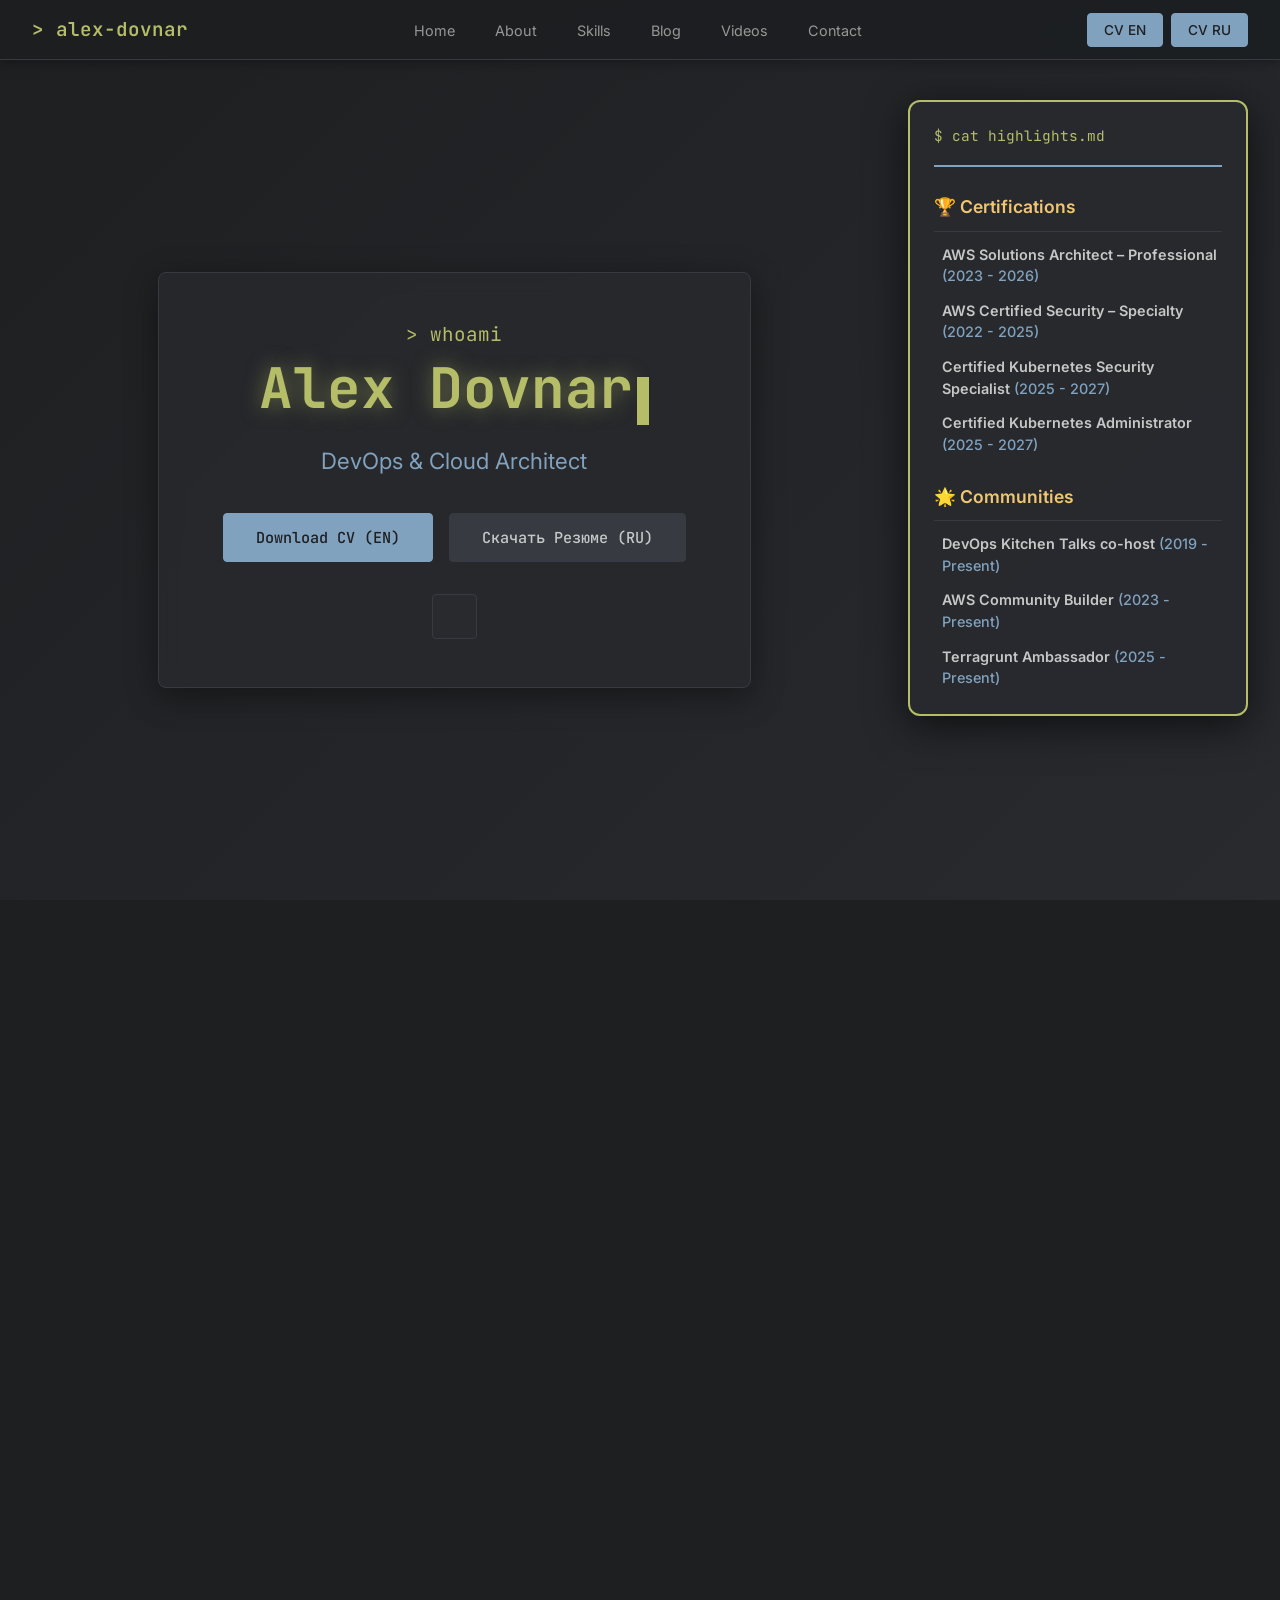
==== index.html @ 30e5bf69 "fix(style): fixed highlights block" ====
<!DOCTYPE html>
<html lang="en">
  <head>
    <meta charset="UTF-8" />
    <meta http-equiv="X-UA-Compatible" content="IE=edge">
  <title>Alex Dovnar - DevOps & Cloud Architect</title>
    <meta name="viewport" content="width=device-width, initial-scale=1, maximum-scale=1" />
  <meta name="description" content="Alex Dovnar - DevOps and Cloud Architect with 10+ years of experience in AWS, Kubernetes, Terraform, and CI/CD" />
  <meta name="keywords" content="devops, cloud, aws, kubernetes, terraform, architect, engineer" />
    <link rel="shortcut icon" href="favicon.ico">

  <!-- Styles -->
    <link rel="stylesheet" href="css/reset.css" type="text/css">
    <link rel="stylesheet" href="css/bootstrap-grid.min.css" type="text/css">
    <link rel="stylesheet" href="css/magnific-popup.css" type="text/css">
  <link rel="stylesheet" href="css/terminal-theme.css" type="text/css">
  <link rel="stylesheet" href="fonts/fontawesome-free/css/all.min.css" type="text/css">
  </head>

  <body>
  <!-- Top Navigation -->
  <nav class="top-nav">
    <a href="#home" class="nav-logo">alex-dovnar</a>

    <ul class="nav-menu">
      <li><a href="#home">Home</a></li>
      <li><a href="#about">About</a></li>
      <li><a href="#skills">Skills</a></li>
      <li><a href="#blog">Blog</a></li>
      <li><a href="#videos">Videos</a></li>
      <li><a href="#contact">Contact</a></li>
    </ul>

    <div class="nav-cv-button">
      <a href="uploads/DevOps - CV - EN.pdf" class="btn-cv" target="_blank">CV EN</a>
      <a href="uploads/DevOps - CV - RU.pdf" class="btn-cv" target="_blank">CV RU</a>
    </div>
  </nav>

  <!-- Main Page Content -->
    <div class="page">
      <div class="page-content">

        <!-- Floating Highlights Block -->
        <aside class="floating-highlights" id="highlights-block">
          <div class="highlights-content">
            <div class="section-header">
              <span class="terminal-prompt">$ cat highlights.md</span>
            </div>
            <div class="md-section">
              <h2>🏆 Certifications</h2>
<ul>
<li><a href="https://www.credly.com/earner/earned/badge/82027eb4-e4c8-4296-89f8-10673413da69"><strong>AWS Solutions Architect – Professional</strong> (2023 - 2026)</a></li>
<li><a href="https://www.credly.com/earner/earned/badge/3cd25942-a894-4f31-87bc-308c6b930399"><strong>AWS Certified Security – Specialty</strong> (2022 - 2025)</a></li>
<li><a href="https://www.credly.com/earner/earned/badge/11b49fbb-ff64-4500-ba00-bad94c91bc1a"><strong>Certified Kubernetes Security Specialist</strong> (2025 - 2027)</a></li>
<li><a href="https://www.credly.com/earner/earned/badge/59856979-01a6-46b4-a370-1a6916b19e7b"><strong>Certified Kubernetes Administrator</strong> (2025 - 2027)</a></li>
</ul>
<h2>🌟 Communities</h2>
<ul>
<li><a href="https://www.youtube.com/c/DevOpsKitchenTalks"><strong>DevOps Kitchen Talks co-host</strong> (2019 - Present)</a></li>
<li><a href="https://builder.aws.com/community/@justdevops"><strong>AWS Community Builder</strong> (2023 - Present)</a></li>
<li><a href="https://terragrunt.gruntwork.io/terragrunt-ambassador"><strong>Terragrunt Ambassador</strong> (2025 - Present)</a></li>
</ul>
            </div>
          </div>
        </aside>

        <!-- Main Content Wrapper -->
        <div class="main-content">

      <!-- Hero Section -->
      <section id="home" class="hero-section">
        <div class="hero-content fade-in">
          <div class="hero-prompt">&gt; whoami</div>
          <h1 class="hero-title">Alex Dovnar<span class="hero-cursor"></span></h1>
          <p class="hero-subtitle">DevOps & Cloud Architect</p>

          <div class="hero-buttons">
            <a href="uploads/DevOps - CV - EN.pdf" class="hero-btn hero-btn-primary" target="_blank">Download CV (EN)</a>
            <a href="uploads/DevOps - CV - RU.pdf" class="hero-btn" target="_blank">Скачать Резюме (RU)</a>
                        </div>

          <div class="hero-social">
            <a href="https://www.linkedin.com/in/aliaksandrdounar/" target="_blank" title="LinkedIn">
              <i class="fab fa-linkedin-in"></i>
                          </a>
                        </div>
                </div>
              </section>

      <!-- About Section -->
      <section id="about" class="content-section fade-in">
        <div class="section-header">
          <span class="terminal-prompt">$ cat about_me.md</span>
                          </div>
        <div class="md-section">
          <p><strong>DevOps &amp; Cloud Architect</strong> with 10+ years of experience building scalable infrastructure on AWS, Azure, GCP, and other cloud platforms.</p>
<p><strong>Expertise:</strong> Infrastructure as Code (Terraform, Terragrunt, Helm), Kubernetes, CI/CD pipelines, monitoring &amp; observability, and cloud architecture design.</p>
<p><strong>Track Record:</strong> Led technical teams, designed cloud architectures from scratch, launched 10+ production systems end-to-end, and mentored engineers across multiple organizations.</p>
<p><strong>AWS Community Builder</strong> and certified cloud professional passionate about automation, DevOps best practices, and sharing knowledge through talks and technical content.</p>
                          </div>
      </section>

      <!-- Skills Section -->
      <section id="skills" class="content-section fade-in">
        <div class="section-header">
          <span class="terminal-prompt">$ echo $SKILLS</span>
                          </div>
        <div class="md-section">
          <ul>
<li>Cloud Architecture: AWS (security, networking, multi-account, FinOps), Azure, GCP</li>
<li>Platforms: Kubernetes, ArgoCD, Helm; GitOps at scale</li>
<li>CI/CD: GitHub Actions, GitLab CI, Jenkins; trunk-based workflows</li>
<li>IaC: Terraform, Terragrunt, CDK, Pulumi; reusable modules, policy-as-code</li>
<li>Observability: Prometheus, Grafana, OpenTelemetry; actionable SLOs and alerting</li>
<li>Security: IAM hardening, secret management, SBOM, supply chain controls</li>
<li>Cost: usage analytics, right-sizing, autoscaling, waste elimination</li>
<li>Ways of Working: pragmatic leadership, enablement, knowledge transfer</li>
</ul>
                          </div>
      </section>

      <!-- Blog Section -->
      <section id="blog" class="content-section fade-in">
        <div class="section-header">
          <span class="terminal-prompt">$ cat blog/* 2>/dev/null</span>
                        </div>
        <div class="blog-placeholder">
          <p>Coming soon...</p>
          <p style="color: var(--fg-secondary); font-size: 0.9rem; margin-top: 1rem;">
            Stay tuned for articles about DevOps, Cloud Architecture, and Best Practices.
          </p>
                </div>
              </section>

      <!-- Videos Section -->
      <section id="videos" class="content-section fade-in">
        <div class="section-header">
          <span class="terminal-prompt">$ youtube-dl --list-formats</span>
                  </div>

        <!-- Video Filters -->
                        <ul class="portfolio-filters">
                          <li class="active">
            <a class="filter btn btn-sm btn-link" data-group="all">All</a>
                          </li>
          <li>
            <a class="filter btn btn-sm btn-link" data-group="youtube-videos">YouTube Videos</a>
                          </li>
                          <li>
            <a class="filter btn btn-sm btn-link" data-group="devops-kitchen">DevOps Kitchen Talks</a>
          </li>
                          <li>
            <a class="filter btn btn-sm btn-link" data-group="public-talks">Public talks</a>
                          </li>
                        </ul>

        <!-- Video Grid -->
        <div class="portfolio-grid" id="video-grid">





                <figure class="item" data-groups='["all","youtube-videos","devops-kitchen"]'>
                            <div class="portfolio-item-img">
                    <img src="https://i1.ytimg.com/vi/KdxacPrcEgQ/mqdefault.jpg" alt="DKT82 - Radar 32: AI-ассистенты, Observability, SBOM, UV/Renovate" title="DKT82 - Radar 32: AI-ассистенты, Observability, SBOM, UV/Renovate" />
                    <a href="https://www.youtube.com/embed/KdxacPrcEgQ" class="lightbox mfp-iframe" title="DKT82 - Radar 32: AI-ассистенты, Observability, SBOM, UV/Renovate"></a>
                            </div>
                  <i class="fas fa-video"></i>
                  <h4 class="name">DKT82 - Radar 32: AI-ассистенты, Observability, SBOM, UV/Renovate</h4>
                  <span class="category">DevOps Kitchen Talks</span>
                          </figure>


                <figure class="item" data-groups='["all","youtube-videos","devops-kitchen"]'>
                            <div class="portfolio-item-img">
                    <img src="https://i1.ytimg.com/vi/gChx3JtZQPA/mqdefault.jpg" alt="DKT81 -  DevOps Mock Interview #3 (Senior DevOps Engineer)" title="DKT81 -  DevOps Mock Interview #3 (Senior DevOps Engineer)" />
                    <a href="https://www.youtube.com/embed/gChx3JtZQPA" class="lightbox mfp-iframe" title="DKT81 -  DevOps Mock Interview #3 (Senior DevOps Engineer)"></a>
                            </div>
                  <i class="fas fa-video"></i>
                  <h4 class="name">DKT81 -  DevOps Mock Interview #3 (Senior DevOps Engineer)</h4>
                  <span class="category">DevOps Kitchen Talks</span>
                          </figure>


                <figure class="item" data-groups='["all","youtube-videos","devops-kitchen"]'>
                            <div class="portfolio-item-img">
                    <img src="https://i1.ytimg.com/vi/BCer7ybcb1Y/mqdefault.jpg" alt="DKT80 - Интервью с автором ArgoCD" title="DKT80 - Интервью с автором ArgoCD" />
                    <a href="https://www.youtube.com/embed/BCer7ybcb1Y" class="lightbox mfp-iframe" title="DKT80 - Интервью с автором ArgoCD"></a>
                            </div>
                  <i class="fas fa-video"></i>
                  <h4 class="name">DKT80 - Интервью с автором ArgoCD</h4>
                  <span class="category">DevOps Kitchen Talks</span>
                          </figure>


                <figure class="item" data-groups='["all","youtube-videos","devops-kitchen"]'>
                            <div class="portfolio-item-img">
                    <img src="https://i1.ytimg.com/vi/Uvt9ehNmUnA/mqdefault.jpg" alt="DKT78 - Terraform vs все остальное" title="DKT78 - Terraform vs все остальное" />
                    <a href="https://www.youtube.com/embed/Uvt9ehNmUnA" class="lightbox mfp-iframe" title="DKT78 - Terraform vs все остальное"></a>
                            </div>
                  <i class="fas fa-video"></i>
                  <h4 class="name">DKT78 - Terraform vs все остальное</h4>
                  <span class="category">DevOps Kitchen Talks</span>
                          </figure>


                <figure class="item" data-groups='["all","youtube-videos","devops-kitchen"]'>
                            <div class="portfolio-item-img">
                    <img src="https://i1.ytimg.com/vi/gEc1ad8_PWo/mqdefault.jpg" alt="DKT77 -  DevOps Mock Interview #1 (Senior DevOps)" title="DKT77 -  DevOps Mock Interview #1 (Senior DevOps)" />
                    <a href="https://www.youtube.com/embed/gEc1ad8_PWo" class="lightbox mfp-iframe" title="DKT77 -  DevOps Mock Interview #1 (Senior DevOps)"></a>
                            </div>
                  <i class="fas fa-video"></i>
                  <h4 class="name">DKT77 -  DevOps Mock Interview #1 (Senior DevOps)</h4>
                  <span class="category">DevOps Kitchen Talks</span>
                          </figure>


                <figure class="item" data-groups='["all","youtube-videos","devops-kitchen"]'>
                            <div class="portfolio-item-img">
                    <img src="https://i1.ytimg.com/vi/PaUK2rtMNTI/mqdefault.jpg" alt="DKT76 - Готовим Karpenter Workshop (часть 1)" title="DKT76 - Готовим Karpenter Workshop (часть 1)" />
                    <a href="https://www.youtube.com/embed/PaUK2rtMNTI" class="lightbox mfp-iframe" title="DKT76 - Готовим Karpenter Workshop (часть 1)"></a>
                            </div>
                  <i class="fas fa-video"></i>
                  <h4 class="name">DKT76 - Готовим Karpenter Workshop (часть 1)</h4>
                  <span class="category">DevOps Kitchen Talks</span>
                          </figure>


                <figure class="item" data-groups='["all","youtube-videos","devops-kitchen"]'>
                            <div class="portfolio-item-img">
                    <img src="https://i1.ytimg.com/vi/yi5FX3xzrnY/mqdefault.jpg" alt="DKT75 - DevOps кухня и шаурма" title="DKT75 - DevOps кухня и шаурма" />
                    <a href="https://www.youtube.com/embed/yi5FX3xzrnY" class="lightbox mfp-iframe" title="DKT75 - DevOps кухня и шаурма"></a>
                            </div>
                  <i class="fas fa-video"></i>
                  <h4 class="name">DKT75 - DevOps кухня и шаурма</h4>
                  <span class="category">DevOps Kitchen Talks</span>
                          </figure>


                <figure class="item" data-groups='["all","youtube-videos","devops-kitchen"]'>
                            <div class="portfolio-item-img">
                    <img src="https://i1.ytimg.com/vi/lP6oKlAacN0/mqdefault.jpg" alt="DKT74 - 10 лет конференции DevOps Conf" title="DKT74 - 10 лет конференции DevOps Conf" />
                    <a href="https://www.youtube.com/embed/lP6oKlAacN0" class="lightbox mfp-iframe" title="DKT74 - 10 лет конференции DevOps Conf"></a>
                            </div>
                  <i class="fas fa-video"></i>
                  <h4 class="name">DKT74 - 10 лет конференции DevOps Conf</h4>
                  <span class="category">DevOps Kitchen Talks</span>
                          </figure>


                <figure class="item" data-groups='["all","youtube-videos","devops-kitchen"]'>
                            <div class="portfolio-item-img">
                    <img src="https://i1.ytimg.com/vi/B5Ttsy6Mu5Y/mqdefault.jpg" alt="DKT73 - От админа до DevOps за 7 лет: путь (подписчика) и ошибки, которые вам не нужно повторять" title="DKT73 - От админа до DevOps за 7 лет: путь (подписчика) и ошибки, которые вам не нужно повторять" />
                    <a href="https://www.youtube.com/embed/B5Ttsy6Mu5Y" class="lightbox mfp-iframe" title="DKT73 - От админа до DevOps за 7 лет: путь (подписчика) и ошибки, которые вам не нужно повторять"></a>
                            </div>
                  <i class="fas fa-video"></i>
                  <h4 class="name">DKT73 - От админа до DevOps за 7 лет: путь (подписчика) и ошибки, которые вам не нужно повторять</h4>
                  <span class="category">DevOps Kitchen Talks</span>
                          </figure>


                <figure class="item" data-groups='["all","youtube-videos","devops-kitchen"]'>
                            <div class="portfolio-item-img">
                    <img src="https://i1.ytimg.com/vi/0gUgecAK4tQ/mqdefault.jpg" alt="DKT72 - Новости 2025 из мира AWS, Terraform и DevOps" title="DKT72 - Новости 2025 из мира AWS, Terraform и DevOps" />
                    <a href="https://www.youtube.com/embed/0gUgecAK4tQ" class="lightbox mfp-iframe" title="DKT72 - Новости 2025 из мира AWS, Terraform и DevOps"></a>
                            </div>
                  <i class="fas fa-video"></i>
                  <h4 class="name">DKT72 - Новости 2025 из мира AWS, Terraform и DevOps</h4>
                  <span class="category">DevOps Kitchen Talks</span>
                          </figure>


                <figure class="item" data-groups='["all","youtube-videos","devops-kitchen"]'>
                            <div class="portfolio-item-img">
                    <img src="https://i1.ytimg.com/vi/7cqxCQrXhfw/mqdefault.jpg" alt="DKT71 - Karpenter 1.0 и опыт в продакшене" title="DKT71 - Karpenter 1.0 и опыт в продакшене" />
                    <a href="https://www.youtube.com/embed/7cqxCQrXhfw" class="lightbox mfp-iframe" title="DKT71 - Karpenter 1.0 и опыт в продакшене"></a>
                            </div>
                  <i class="fas fa-video"></i>
                  <h4 class="name">DKT71 - Karpenter 1.0 и опыт в продакшене</h4>
                  <span class="category">DevOps Kitchen Talks</span>
                          </figure>


                <figure class="item" data-groups='["all","youtube-videos","devops-kitchen"]'>
                            <div class="portfolio-item-img">
                    <img src="https://i1.ytimg.com/vi/-8r2GPAUTuk/mqdefault.jpg" alt="DKT70 - О Подкасте и DevOps на кухне (снова)" title="DKT70 - О Подкасте и DevOps на кухне (снова)" />
                    <a href="https://www.youtube.com/embed/-8r2GPAUTuk" class="lightbox mfp-iframe" title="DKT70 - О Подкасте и DevOps на кухне (снова)"></a>
                            </div>
                  <i class="fas fa-video"></i>
                  <h4 class="name">DKT70 - О Подкасте и DevOps на кухне (снова)</h4>
                  <span class="category">DevOps Kitchen Talks</span>
                          </figure>


                <figure class="item" data-groups='["all","youtube-videos","devops-kitchen"]'>
                            <div class="portfolio-item-img">
                    <img src="https://i1.ytimg.com/vi/UKTP00-AbGM/mqdefault.jpg" alt="DKT69 - Что там с Terraform и другие новости" title="DKT69 - Что там с Terraform и другие новости" />
                    <a href="https://www.youtube.com/embed/UKTP00-AbGM" class="lightbox mfp-iframe" title="DKT69 - Что там с Terraform и другие новости"></a>
                            </div>
                  <i class="fas fa-video"></i>
                  <h4 class="name">DKT69 - Что там с Terraform и другие новости</h4>
                  <span class="category">DevOps Kitchen Talks</span>
                          </figure>


                <figure class="item" data-groups='["all","youtube-videos","devops-kitchen"]'>
                            <div class="portfolio-item-img">
                    <img src="https://i1.ytimg.com/vi/8WtYalzPhAI/mqdefault.jpg" alt="DKT68 - 10 лет Kubernetes!" title="DKT68 - 10 лет Kubernetes!" />
                    <a href="https://www.youtube.com/embed/8WtYalzPhAI" class="lightbox mfp-iframe" title="DKT68 - 10 лет Kubernetes!"></a>
                            </div>
                  <i class="fas fa-video"></i>
                  <h4 class="name">DKT68 - 10 лет Kubernetes!</h4>
                  <span class="category">DevOps Kitchen Talks</span>
                          </figure>


                <figure class="item" data-groups='["all","youtube-videos","devops-kitchen"]'>
                            <div class="portfolio-item-img">
                    <img src="https://i1.ytimg.com/vi/k7l4YeU_Xn0/mqdefault.jpg" alt="Yet another skill: DevOps | Sr Developer Advocate в AWS | Собеседования в AWS | DevOps Kitchen Talks" title="Yet another skill: DevOps | Sr Developer Advocate в AWS | Собеседования в AWS | DevOps Kitchen Talks" />
                    <a href="https://www.youtube.com/embed/k7l4YeU_Xn0" class="lightbox mfp-iframe" title="Yet another skill: DevOps | Sr Developer Advocate в AWS | Собеседования в AWS | DevOps Kitchen Talks"></a>
                            </div>
                  <i class="fas fa-video"></i>
                  <h4 class="name">Yet another skill: DevOps | Sr Developer Advocate в AWS | Собеседования в AWS | DevOps Kitchen Talks</h4>
                  <span class="category">DevOps Kitchen Talks</span>
                          </figure>


                <figure class="item" data-groups='["all","youtube-videos","devops-kitchen"]'>
                            <div class="portfolio-item-img">
                    <img src="https://i1.ytimg.com/vi/EnSueCJfxHQ/mqdefault.jpg" alt="DKT67 - Разбор Technology Radar vol. 30 (2024)" title="DKT67 - Разбор Technology Radar vol. 30 (2024)" />
                    <a href="https://www.youtube.com/embed/EnSueCJfxHQ" class="lightbox mfp-iframe" title="DKT67 - Разбор Technology Radar vol. 30 (2024)"></a>
                            </div>
                  <i class="fas fa-video"></i>
                  <h4 class="name">DKT67 - Разбор Technology Radar vol. 30 (2024)</h4>
                  <span class="category">DevOps Kitchen Talks</span>
                          </figure>


                <figure class="item" data-groups='["all","youtube-videos","devops-kitchen"]'>
                            <div class="portfolio-item-img">
                    <img src="https://i1.ytimg.com/vi/5ljFkYqWN4c/mqdefault.jpg" alt="DKT66 - Что такое GitOps и с чего начать?" title="DKT66 - Что такое GitOps и с чего начать?" />
                    <a href="https://www.youtube.com/embed/5ljFkYqWN4c" class="lightbox mfp-iframe" title="DKT66 - Что такое GitOps и с чего начать?"></a>
                            </div>
                  <i class="fas fa-video"></i>
                  <h4 class="name">DKT66 - Что такое GitOps и с чего начать?</h4>
                  <span class="category">DevOps Kitchen Talks</span>
                          </figure>


                <figure class="item" data-groups='["all","youtube-videos","devops-kitchen"]'>
                            <div class="portfolio-item-img">
                    <img src="https://i1.ytimg.com/vi/JeNuZ7qYpA4/mqdefault.jpg" alt="DKT65 - ECS vs EKS - когда что выбрать?" title="DKT65 - ECS vs EKS - когда что выбрать?" />
                    <a href="https://www.youtube.com/embed/JeNuZ7qYpA4" class="lightbox mfp-iframe" title="DKT65 - ECS vs EKS - когда что выбрать?"></a>
                            </div>
                  <i class="fas fa-video"></i>
                  <h4 class="name">DKT65 - ECS vs EKS - когда что выбрать?</h4>
                  <span class="category">DevOps Kitchen Talks</span>
                          </figure>


                <figure class="item" data-groups='["all","youtube-videos","devops-kitchen"]'>
                            <div class="portfolio-item-img">
                    <img src="https://i1.ytimg.com/vi/QuMUzflHsS4/mqdefault.jpg" alt="DKT64 - Тренажер подготовки к экзамену CKS и CKA(D)" title="DKT64 - Тренажер подготовки к экзамену CKS и CKA(D)" />
                    <a href="https://www.youtube.com/embed/QuMUzflHsS4" class="lightbox mfp-iframe" title="DKT64 - Тренажер подготовки к экзамену CKS и CKA(D)"></a>
                            </div>
                  <i class="fas fa-video"></i>
                  <h4 class="name">DKT64 - Тренажер подготовки к экзамену CKS и CKA(D)</h4>
                  <span class="category">DevOps Kitchen Talks</span>
                          </figure>


                <figure class="item" data-groups='["all","youtube-videos","devops-kitchen"]'>
                            <div class="portfolio-item-img">
                    <img src="https://i1.ytimg.com/vi/yNmP1JzZLfw/mqdefault.jpg" alt="DKT63 - Новостной выпуск" title="DKT63 - Новостной выпуск" />
                    <a href="https://www.youtube.com/embed/yNmP1JzZLfw" class="lightbox mfp-iframe" title="DKT63 - Новостной выпуск"></a>
                            </div>
                  <i class="fas fa-video"></i>
                  <h4 class="name">DKT63 - Новостной выпуск</h4>
                  <span class="category">DevOps Kitchen Talks</span>
                          </figure>


                <figure class="item" data-groups='["all","youtube-videos","devops-kitchen"]'>
                            <div class="portfolio-item-img">
                    <img src="https://i1.ytimg.com/vi/05BUsRCFpDc/mqdefault.jpg" alt="DKT62 - Топ инструментов на Mac (Часть 2)" title="DKT62 - Топ инструментов на Mac (Часть 2)" />
                    <a href="https://www.youtube.com/embed/05BUsRCFpDc" class="lightbox mfp-iframe" title="DKT62 - Топ инструментов на Mac (Часть 2)"></a>
                            </div>
                  <i class="fas fa-video"></i>
                  <h4 class="name">DKT62 - Топ инструментов на Mac (Часть 2)</h4>
                  <span class="category">DevOps Kitchen Talks</span>
                          </figure>


                <figure class="item" data-groups='["all","youtube-videos","devops-kitchen"]'>
                            <div class="portfolio-item-img">
                    <img src="https://i1.ytimg.com/vi/CaY084pgUC4/mqdefault.jpg" alt="DKT61 - Как научиться DevOps?" title="DKT61 - Как научиться DevOps?" />
                    <a href="https://www.youtube.com/embed/CaY084pgUC4" class="lightbox mfp-iframe" title="DKT61 - Как научиться DevOps?"></a>
                            </div>
                  <i class="fas fa-video"></i>
                  <h4 class="name">DKT61 - Как научиться DevOps?</h4>
                  <span class="category">DevOps Kitchen Talks</span>
                          </figure>


                <figure class="item" data-groups='["all","youtube-videos","devops-kitchen"]'>
                            <div class="portfolio-item-img">
                    <img src="https://i1.ytimg.com/vi/pmqebxQQLjA/mqdefault.jpg" alt="DKT60 - Топ инструментов на Mac (Часть 1)" title="DKT60 - Топ инструментов на Mac (Часть 1)" />
                    <a href="https://www.youtube.com/embed/pmqebxQQLjA" class="lightbox mfp-iframe" title="DKT60 - Топ инструментов на Mac (Часть 1)"></a>
                            </div>
                  <i class="fas fa-video"></i>
                  <h4 class="name">DKT60 - Топ инструментов на Mac (Часть 1)</h4>
                  <span class="category">DevOps Kitchen Talks</span>
                          </figure>


                <figure class="item" data-groups='["all","youtube-videos","devops-kitchen"]'>
                            <div class="portfolio-item-img">
                    <img src="https://i1.ytimg.com/vi/jDYy5zFCZbg/mqdefault.jpg" alt="🔥 DevOps Kitchen Talks: Что должен знать DevOps-инженер в 2024 году 🔥" title="🔥 DevOps Kitchen Talks: Что должен знать DevOps-инженер в 2024 году 🔥" />
                    <a href="https://www.youtube.com/embed/jDYy5zFCZbg" class="lightbox mfp-iframe" title="🔥 DevOps Kitchen Talks: Что должен знать DevOps-инженер в 2024 году 🔥"></a>
                            </div>
                  <i class="fas fa-video"></i>
                  <h4 class="name">🔥 DevOps Kitchen Talks: Что должен знать DevOps-инженер в 2024 году 🔥</h4>
                  <span class="category">DevOps Kitchen Talks</span>
                          </figure>


                <figure class="item" data-groups='["all","youtube-videos","devops-kitchen"]'>
                            <div class="portfolio-item-img">
                    <img src="https://i1.ytimg.com/vi/fRbQXdRbWZo/mqdefault.jpg" alt="DKT58 RoadMap для изучения AWS, а также обзор метрик в DevOps" title="DKT58 RoadMap для изучения AWS, а также обзор метрик в DevOps" />
                    <a href="https://www.youtube.com/embed/fRbQXdRbWZo" class="lightbox mfp-iframe" title="DKT58 RoadMap для изучения AWS, а также обзор метрик в DevOps"></a>
                            </div>
                  <i class="fas fa-video"></i>
                  <h4 class="name">DKT58 RoadMap для изучения AWS, а также обзор метрик в DevOps</h4>
                  <span class="category">DevOps Kitchen Talks</span>
                          </figure>


                <figure class="item" data-groups='["all","youtube-videos","devops-kitchen"]'>
                            <div class="portfolio-item-img">
                    <img src="https://i1.ytimg.com/vi/hWNQvAg1zP8/mqdefault.jpg" alt="🔥 DevOps Kitchen Talks: Готовим Вместе! 🔥" title="🔥 DevOps Kitchen Talks: Готовим Вместе! 🔥" />
                    <a href="https://www.youtube.com/embed/hWNQvAg1zP8" class="lightbox mfp-iframe" title="🔥 DevOps Kitchen Talks: Готовим Вместе! 🔥"></a>
                            </div>
                  <i class="fas fa-video"></i>
                  <h4 class="name">🔥 DevOps Kitchen Talks: Готовим Вместе! 🔥</h4>
                  <span class="category">DevOps Kitchen Talks</span>
                          </figure>


                <figure class="item" data-groups='["all","youtube-videos","devops-kitchen"]'>
                            <div class="portfolio-item-img">
                    <img src="https://i1.ytimg.com/vi/spSoAqzAVNw/mqdefault.jpg" alt="DKT56 Релиз Terraform 1.5, Изменение лицензии HashiCorp и Сертификации Kubernetes" title="DKT56 Релиз Terraform 1.5, Изменение лицензии HashiCorp и Сертификации Kubernetes" />
                    <a href="https://www.youtube.com/embed/spSoAqzAVNw" class="lightbox mfp-iframe" title="DKT56 Релиз Terraform 1.5, Изменение лицензии HashiCorp и Сертификации Kubernetes"></a>
                            </div>
                  <i class="fas fa-video"></i>
                  <h4 class="name">DKT56 Релиз Terraform 1.5, Изменение лицензии HashiCorp и Сертификации Kubernetes</h4>
                  <span class="category">DevOps Kitchen Talks</span>
                          </figure>


                <figure class="item" data-groups='["all","youtube-videos","devops-kitchen"]'>
                            <div class="portfolio-item-img">
                    <img src="https://i1.ytimg.com/vi/h_Wm-tgsJ5I/mqdefault.jpg" alt="Как сдать CKA в 2023 году, опыт Виктора Ведмича DKT48" title="Как сдать CKA в 2023 году, опыт Виктора Ведмича DKT48" />
                    <a href="https://www.youtube.com/embed/h_Wm-tgsJ5I" class="lightbox mfp-iframe" title="Как сдать CKA в 2023 году, опыт Виктора Ведмича DKT48"></a>
                            </div>
                  <i class="fas fa-video"></i>
                  <h4 class="name">Как сдать CKA в 2023 году, опыт Виктора Ведмича DKT48</h4>
                  <span class="category">DevOps Kitchen Talks</span>
                          </figure>


                <figure class="item" data-groups='["all","youtube-videos","devops-kitchen"]'>
                            <div class="portfolio-item-img">
                    <img src="https://i1.ytimg.com/vi/aMFLpf1So6k/mqdefault.jpg" alt="DKT47: Что нового в мире IT по версии Thoughtworks technology radar" title="DKT47: Что нового в мире IT по версии Thoughtworks technology radar" />
                    <a href="https://www.youtube.com/embed/aMFLpf1So6k" class="lightbox mfp-iframe" title="DKT47: Что нового в мире IT по версии Thoughtworks technology radar"></a>
                            </div>
                  <i class="fas fa-video"></i>
                  <h4 class="name">DKT47: Что нового в мире IT по версии Thoughtworks technology radar</h4>
                  <span class="category">DevOps Kitchen Talks</span>
                          </figure>


                <figure class="item" data-groups='["all","youtube-videos","devops-kitchen"]'>
                            <div class="portfolio-item-img">
                    <img src="https://i1.ytimg.com/vi/NYQLDHUGRfo/mqdefault.jpg" alt="DKT42 - News: Serverless, NoCode, Terraform, Terragrunt, Incident Management, Security" title="DKT42 - News: Serverless, NoCode, Terraform, Terragrunt, Incident Management, Security" />
                    <a href="https://www.youtube.com/embed/NYQLDHUGRfo" class="lightbox mfp-iframe" title="DKT42 - News: Serverless, NoCode, Terraform, Terragrunt, Incident Management, Security"></a>
                            </div>
                  <i class="fas fa-video"></i>
                  <h4 class="name">DKT42 - News: Serverless, NoCode, Terraform, Terragrunt, Incident Management, Security</h4>
                  <span class="category">DevOps Kitchen Talks</span>
                          </figure>


                <figure class="item" data-groups='["all","youtube-videos","devops-kitchen"]'>
                            <div class="portfolio-item-img">
                    <img src="https://i1.ytimg.com/vi/yqGTkH4Flww/mqdefault.jpg" alt="DevOps Kitchen Talks #40 - Как учиться DevOps инженеру" title="DevOps Kitchen Talks #40 - Как учиться DevOps инженеру" />
                    <a href="https://www.youtube.com/embed/yqGTkH4Flww" class="lightbox mfp-iframe" title="DevOps Kitchen Talks #40 - Как учиться DevOps инженеру"></a>
                            </div>
                  <i class="fas fa-video"></i>
                  <h4 class="name">DevOps Kitchen Talks #40 - Как учиться DevOps инженеру</h4>
                  <span class="category">DevOps Kitchen Talks</span>
                          </figure>


                <figure class="item" data-groups='["all","youtube-videos","devops-kitchen"]'>
                            <div class="portfolio-item-img">
                    <img src="https://i1.ytimg.com/vi/88SCuXxrwXo/mqdefault.jpg" alt="DevOps Kitchen Talks #37 - DevOps vs SRE" title="DevOps Kitchen Talks #37 - DevOps vs SRE" />
                    <a href="https://www.youtube.com/embed/88SCuXxrwXo" class="lightbox mfp-iframe" title="DevOps Kitchen Talks #37 - DevOps vs SRE"></a>
                            </div>
                  <i class="fas fa-video"></i>
                  <h4 class="name">DevOps Kitchen Talks #37 - DevOps vs SRE</h4>
                  <span class="category">DevOps Kitchen Talks</span>
                          </figure>


                <figure class="item" data-groups='["all","youtube-videos","devops-kitchen"]'>
                            <div class="portfolio-item-img">
                    <img src="https://i1.ytimg.com/vi/UPzbWLVdSxI/mqdefault.jpg" alt="DevOps Kitchen Talks #36 - DevOps Maturity Model. Как померить свой DevOps?" title="DevOps Kitchen Talks #36 - DevOps Maturity Model. Как померить свой DevOps?" />
                    <a href="https://www.youtube.com/embed/UPzbWLVdSxI" class="lightbox mfp-iframe" title="DevOps Kitchen Talks #36 - DevOps Maturity Model. Как померить свой DevOps?"></a>
                            </div>
                  <i class="fas fa-video"></i>
                  <h4 class="name">DevOps Kitchen Talks #36 - DevOps Maturity Model. Как померить свой DevOps?</h4>
                  <span class="category">DevOps Kitchen Talks</span>
                          </figure>


                <figure class="item" data-groups='["all","youtube-videos","devops-kitchen"]'>
                            <div class="portfolio-item-img">
                    <img src="https://i1.ytimg.com/vi/J48mpMZIMBE/mqdefault.jpg" alt="DevOps Kitchen Talks #34 - Как (не)надо готовить DevOps? DevOps roadmap 2021/2022" title="DevOps Kitchen Talks #34 - Как (не)надо готовить DevOps? DevOps roadmap 2021/2022" />
                    <a href="https://www.youtube.com/embed/J48mpMZIMBE" class="lightbox mfp-iframe" title="DevOps Kitchen Talks #34 - Как (не)надо готовить DevOps? DevOps roadmap 2021/2022"></a>
                            </div>
                  <i class="fas fa-video"></i>
                  <h4 class="name">DevOps Kitchen Talks #34 - Как (не)надо готовить DevOps? DevOps roadmap 2021/2022</h4>
                  <span class="category">DevOps Kitchen Talks</span>
                          </figure>


                <figure class="item" data-groups='["all","youtube-videos","devops-kitchen"]'>
                            <div class="portfolio-item-img">
                    <img src="https://i1.ytimg.com/vi/g7zoG7DJeOI/mqdefault.jpg" alt="DevOps Kitchen Talks #32 - ThoughtWorks Radar 25" title="DevOps Kitchen Talks #32 - ThoughtWorks Radar 25" />
                    <a href="https://www.youtube.com/embed/g7zoG7DJeOI" class="lightbox mfp-iframe" title="DevOps Kitchen Talks #32 - ThoughtWorks Radar 25"></a>
                            </div>
                  <i class="fas fa-video"></i>
                  <h4 class="name">DevOps Kitchen Talks #32 - ThoughtWorks Radar 25</h4>
                  <span class="category">DevOps Kitchen Talks</span>
                          </figure>


                <figure class="item" data-groups='["all","youtube-videos","devops-kitchen"]'>
                            <div class="portfolio-item-img">
                    <img src="https://i1.ytimg.com/vi/sa3AxvLrcD8/mqdefault.jpg" alt="DevOps Kitchen Talks #30 - Сколько получают DevOps и как не сойти с ума на удаленке?" title="DevOps Kitchen Talks #30 - Сколько получают DevOps и как не сойти с ума на удаленке?" />
                    <a href="https://www.youtube.com/embed/sa3AxvLrcD8" class="lightbox mfp-iframe" title="DevOps Kitchen Talks #30 - Сколько получают DevOps и как не сойти с ума на удаленке?"></a>
                            </div>
                  <i class="fas fa-video"></i>
                  <h4 class="name">DevOps Kitchen Talks #30 - Сколько получают DevOps и как не сойти с ума на удаленке?</h4>
                  <span class="category">DevOps Kitchen Talks</span>
                          </figure>


                <figure class="item" data-groups='["all","youtube-videos","devops-kitchen"]'>
                            <div class="portfolio-item-img">
                    <img src="https://i1.ytimg.com/vi/d6BpRZb_Vis/mqdefault.jpg" alt="DevOps Kitchen Talks #27 - GitHub Copilot, CI/CD trends, Helm best practices, k8s virtual clusters" title="DevOps Kitchen Talks #27 - GitHub Copilot, CI/CD trends, Helm best practices, k8s virtual clusters" />
                    <a href="https://www.youtube.com/embed/d6BpRZb_Vis" class="lightbox mfp-iframe" title="DevOps Kitchen Talks #27 - GitHub Copilot, CI/CD trends, Helm best practices, k8s virtual clusters"></a>
                            </div>
                  <i class="fas fa-video"></i>
                  <h4 class="name">DevOps Kitchen Talks #27 - GitHub Copilot, CI/CD trends, Helm best practices, k8s virtual clusters</h4>
                  <span class="category">DevOps Kitchen Talks</span>
                          </figure>


                <figure class="item" data-groups='["all","youtube-videos","devops-kitchen"]'>
                            <div class="portfolio-item-img">
                    <img src="https://i1.ytimg.com/vi/Ptwk-rKQ5WM/mqdefault.jpg" alt="[Field Kitchen] DevOps Kitchen Talks on Zed Conference (Eng)" title="[Field Kitchen] DevOps Kitchen Talks on Zed Conference (Eng)" />
                    <a href="https://www.youtube.com/embed/Ptwk-rKQ5WM" class="lightbox mfp-iframe" title="[Field Kitchen] DevOps Kitchen Talks on Zed Conference (Eng)"></a>
                            </div>
                  <i class="fas fa-video"></i>
                  <h4 class="name">[Field Kitchen] DevOps Kitchen Talks on Zed Conference (Eng)</h4>
                  <span class="category">DevOps Kitchen Talks</span>
                          </figure>




                <figure class="item" data-groups='["all","youtube-videos","public-talks"]'>
                            <div class="portfolio-item-img">
                    <img src="https://i1.ytimg.com/vi/_D8TN28G6hc/mqdefault.jpg" alt="Панельная сессия с AWS Community Leaders, AWS Builders" title="Панельная сессия с AWS Community Leaders, AWS Builders" />
                    <a href="https://www.youtube.com/embed/_D8TN28G6hc" class="lightbox mfp-iframe" title="Панельная сессия с AWS Community Leaders, AWS Builders"></a>
                            </div>
                  <i class="fas fa-video"></i>
                  <h4 class="name">Панельная сессия с AWS Community Leaders, AWS Builders</h4>
                  <span class="category">Public talks</span>
                          </figure>


                <figure class="item" data-groups='["all","youtube-videos","public-talks"]'>
                            <div class="portfolio-item-img">
                    <img src="https://i1.ytimg.com/vi/zIx633mnBcA/mqdefault.jpg" alt="Интервью с Александром Довнаром" title="Интервью с Александром Довнаром" />
                    <a href="https://www.youtube.com/embed/zIx633mnBcA" class="lightbox mfp-iframe" title="Интервью с Александром Довнаром"></a>
                            </div>
                  <i class="fas fa-video"></i>
                  <h4 class="name">Интервью с Александром Довнаром</h4>
                  <span class="category">Public talks</span>
                          </figure>


                <figure class="item" data-groups='["all","youtube-videos","public-talks"]'>
                            <div class="portfolio-item-img">
                    <img src="https://i1.ytimg.com/vi/LJNMNhvYIGY/mqdefault.jpg" alt="Александр Довнар, Naviteq LTD" title="Александр Довнар, Naviteq LTD" />
                    <a href="https://www.youtube.com/embed/LJNMNhvYIGY" class="lightbox mfp-iframe" title="Александр Довнар, Naviteq LTD"></a>
                            </div>
                  <i class="fas fa-video"></i>
                  <h4 class="name">Александр Довнар, Naviteq LTD</h4>
                  <span class="category">Public talks</span>
                          </figure>


                <figure class="item" data-groups='["all","youtube-videos","public-talks"]'>
                            <div class="portfolio-item-img">
                    <img src="https://i1.ytimg.com/vi/3Ur5woLInKg/mqdefault.jpg" alt="Панельная сессия" title="Панельная сессия" />
                    <a href="https://www.youtube.com/embed/3Ur5woLInKg" class="lightbox mfp-iframe" title="Панельная сессия"></a>
                            </div>
                  <i class="fas fa-video"></i>
                  <h4 class="name">Панельная сессия</h4>
                  <span class="category">Public talks</span>
                          </figure>


                <figure class="item" data-groups='["all","youtube-videos","public-talks"]'>
                            <div class="portfolio-item-img">
                    <img src="https://i1.ytimg.com/vi/HaCgF5t8PF8/mqdefault.jpg" alt="Готовим Karpenter: глубокое погружение." title="Готовим Karpenter: глубокое погружение." />
                    <a href="https://www.youtube.com/embed/HaCgF5t8PF8" class="lightbox mfp-iframe" title="Готовим Karpenter: глубокое погружение."></a>
                            </div>
                  <i class="fas fa-video"></i>
                  <h4 class="name">Готовим Karpenter: глубокое погружение.</h4>
                  <span class="category">Public talks</span>
                          </figure>


                <figure class="item" data-groups='["all","youtube-videos","public-talks"]'>
                            <div class="portfolio-item-img">
                    <img src="https://i1.ytimg.com/vi/SthWHsE7n9I/mqdefault.jpg" alt="30 сертификатов, которые прокачали карьеру: история Principal DevOps Engineer | Секреты успеха Ильи" title="30 сертификатов, которые прокачали карьеру: история Principal DevOps Engineer | Секреты успеха Ильи" />
                    <a href="https://www.youtube.com/embed/SthWHsE7n9I" class="lightbox mfp-iframe" title="30 сертификатов, которые прокачали карьеру: история Principal DevOps Engineer | Секреты успеха Ильи"></a>
                            </div>
                  <i class="fas fa-video"></i>
                  <h4 class="name">30 сертификатов, которые прокачали карьеру: история Principal DevOps Engineer | Секреты успеха Ильи</h4>
                  <span class="category">Public talks</span>
                          </figure>


                <figure class="item" data-groups='["all","youtube-videos","public-talks"]'>
                            <div class="portfolio-item-img">
                    <img src="https://i1.ytimg.com/vi/FGoxHCqE6qM/mqdefault.jpg" alt="Что нового в k8s 1.27 по версии Александра Довнара и другие новости из мира DevOps" title="Что нового в k8s 1.27 по версии Александра Довнара и другие новости из мира DevOps" />
                    <a href="https://www.youtube.com/embed/FGoxHCqE6qM" class="lightbox mfp-iframe" title="Что нового в k8s 1.27 по версии Александра Довнара и другие новости из мира DevOps"></a>
                            </div>
                  <i class="fas fa-video"></i>
                  <h4 class="name">Что нового в k8s 1.27 по версии Александра Довнара и другие новости из мира DevOps</h4>
                  <span class="category">Public talks</span>
                          </figure>


                <figure class="item" data-groups='["all","youtube-videos","public-talks"]'>
                            <div class="portfolio-item-img">
                    <img src="https://i1.ytimg.com/vi/nvrUUHr5zj4/mqdefault.jpg" alt="CI/CD: Как? Зачем? Для чего?" title="CI/CD: Как? Зачем? Для чего?" />
                    <a href="https://www.youtube.com/embed/nvrUUHr5zj4" class="lightbox mfp-iframe" title="CI/CD: Как? Зачем? Для чего?"></a>
                            </div>
                  <i class="fas fa-video"></i>
                  <h4 class="name">CI/CD: Как? Зачем? Для чего?</h4>
                  <span class="category">Public talks</span>
                          </figure>


                <figure class="item" data-groups='["all","youtube-videos","public-talks"]'>
                            <div class="portfolio-item-img">
                    <img src="https://i1.ytimg.com/vi/yAvkFgelHQI/mqdefault.jpg" alt="Kubernetes, Kubernetes, Kubernetes! Обзор версии 1.25, а также тренды в Cloud and DevOps" title="Kubernetes, Kubernetes, Kubernetes! Обзор версии 1.25, а также тренды в Cloud and DevOps" />
                    <a href="https://www.youtube.com/embed/yAvkFgelHQI" class="lightbox mfp-iframe" title="Kubernetes, Kubernetes, Kubernetes! Обзор версии 1.25, а также тренды в Cloud and DevOps"></a>
                            </div>
                  <i class="fas fa-video"></i>
                  <h4 class="name">Kubernetes, Kubernetes, Kubernetes! Обзор версии 1.25, а также тренды в Cloud and DevOps</h4>
                  <span class="category">Public talks</span>
                          </figure>


                <figure class="item" data-groups='["all","youtube-videos","public-talks"]'>
                            <div class="portfolio-item-img">
                    <img src="https://i1.ytimg.com/vi/907URcGkBU4/mqdefault.jpg" alt="Argocd from Zero to Hero (Live Hands-On Demo)" title="Argocd from Zero to Hero (Live Hands-On Demo)" />
                    <a href="https://www.youtube.com/embed/907URcGkBU4" class="lightbox mfp-iframe" title="Argocd from Zero to Hero (Live Hands-On Demo)"></a>
                            </div>
                  <i class="fas fa-video"></i>
                  <h4 class="name">Argocd from Zero to Hero (Live Hands-On Demo)</h4>
                  <span class="category">Public talks</span>
                          </figure>


                <figure class="item" data-groups='["all","youtube-videos","public-talks"]'>
                            <div class="portfolio-item-img">
                    <img src="https://i1.ytimg.com/vi/vXJbl1xjvdU/mqdefault.jpg" alt="23 - IT career RoadMap, GitLab 13.11, Open DevOps, SRE vs DevOps by IBM, OpenSearch" title="23 - IT career RoadMap, GitLab 13.11, Open DevOps, SRE vs DevOps by IBM, OpenSearch" />
                    <a href="https://www.youtube.com/embed/vXJbl1xjvdU" class="lightbox mfp-iframe" title="23 - IT career RoadMap, GitLab 13.11, Open DevOps, SRE vs DevOps by IBM, OpenSearch"></a>
                            </div>
                  <i class="fas fa-video"></i>
                  <h4 class="name">23 - IT career RoadMap, GitLab 13.11, Open DevOps, SRE vs DevOps by IBM, OpenSearch</h4>
                  <span class="category">Public talks</span>
                          </figure>


                <figure class="item" data-groups='["all","youtube-videos","public-talks"]'>
                            <div class="portfolio-item-img">
                    <img src="https://i1.ytimg.com/vi/mF4OtCzt2AA/mqdefault.jpg" alt="21 - Kubernetes 1.21, Terraform 0.15, пока Mesos, Google Logica и майнеры на GitHub" title="21 - Kubernetes 1.21, Terraform 0.15, пока Mesos, Google Logica и майнеры на GitHub" />
                    <a href="https://www.youtube.com/embed/mF4OtCzt2AA" class="lightbox mfp-iframe" title="21 - Kubernetes 1.21, Terraform 0.15, пока Mesos, Google Logica и майнеры на GitHub"></a>
                            </div>
                  <i class="fas fa-video"></i>
                  <h4 class="name">21 - Kubernetes 1.21, Terraform 0.15, пока Mesos, Google Logica и майнеры на GitHub</h4>
                  <span class="category">Public talks</span>
                          </figure>


                <figure class="item" data-groups='["all","youtube-videos","public-talks"]'>
                            <div class="portfolio-item-img">
                    <img src="https://i1.ytimg.com/vi/vdHb6U3AH9E/mqdefault.jpg" alt="30 глупых вопросов DevOps-инженеру [Карьера в IT]" title="30 глупых вопросов DevOps-инженеру [Карьера в IT]" />
                    <a href="https://www.youtube.com/embed/vdHb6U3AH9E" class="lightbox mfp-iframe" title="30 глупых вопросов DevOps-инженеру [Карьера в IT]"></a>
                            </div>
                  <i class="fas fa-video"></i>
                  <h4 class="name">30 глупых вопросов DevOps-инженеру [Карьера в IT]</h4>
                  <span class="category">Public talks</span>
                          </figure>


                <figure class="item" data-groups='["all","youtube-videos","public-talks"]'>
                            <div class="portfolio-item-img">
                    <img src="https://i1.ytimg.com/vi/odFtX2WPQCk/mqdefault.jpg" alt="Terraform vs Pulumi vs CDKfor Serverless deployments" title="Terraform vs Pulumi vs CDKfor Serverless deployments" />
                    <a href="https://www.youtube.com/embed/odFtX2WPQCk" class="lightbox mfp-iframe" title="Terraform vs Pulumi vs CDKfor Serverless deployments"></a>
                            </div>
                  <i class="fas fa-video"></i>
                  <h4 class="name">Terraform vs Pulumi vs CDKfor Serverless deployments</h4>
                  <span class="category">Public talks</span>
                          </figure>


                <figure class="item" data-groups='["all","youtube-videos","public-talks"]'>
                            <div class="portfolio-item-img">
                    <img src="https://i1.ytimg.com/vi/Avuu38YFZMg/mqdefault.jpg" alt="DevOps Минск. Terraform 12 и Terragrunt, и как это можно применять для Multi-Cloud инфраструктуры." title="DevOps Минск. Terraform 12 и Terragrunt, и как это можно применять для Multi-Cloud инфраструктуры." />
                    <a href="https://www.youtube.com/embed/Avuu38YFZMg" class="lightbox mfp-iframe" title="DevOps Минск. Terraform 12 и Terragrunt, и как это можно применять для Multi-Cloud инфраструктуры."></a>
                            </div>
                  <i class="fas fa-video"></i>
                  <h4 class="name">DevOps Минск. Terraform 12 и Terragrunt, и как это можно применять для Multi-Cloud инфраструктуры.</h4>
                  <span class="category">Public talks</span>
                          </figure>



                </div>
              </section>

      <!-- Contact/Footer Section -->
      <section id="contact" class="footer-section">
        <div class="section-header" style="border-color: var(--accent-green);">
          <span class="terminal-prompt">$ whois alex-dovnar.in</span>
                  </div>
        <div class="contact-info">
          <div class="contact-item">
            <strong>Email:</strong> <a href="mailto:alex@alex-dovnar.in">alex@alex-dovnar.in</a>
                              </div>
          <div class="contact-item">
            <strong>LinkedIn:</strong> <a href="https://www.linkedin.com/in/aliaksandrdounar/" target="_blank">/in/aliaksandrdounar</a>
                            </div>
          <div class="contact-item">
            <strong>Location:</strong> Minsk, Belarus
                            </div>
          <div class="contact-item" style="margin-top: 2rem; color: var(--fg-secondary);">
            © 2025 Alex Dovnar. All rights reserved.
                          </div>
                        </div>
              </section>

        </div><!-- /.main-content -->
    </div><!-- /.page-content -->
  </div><!-- /.page -->

  <!-- Scripts -->
    <script src="js/jquery.min.js"></script>
    <script src="js/jquery.magnific-popup.min.js"></script>

  <!-- Custom Script for Filtering -->
  <script>
    $(document).ready(function() {
      console.log('jQuery loaded');

      // Open all links in highlights in new tab
      $('.floating-highlights a').attr('target', '_blank').attr('rel', 'noopener noreferrer');

      // === Highlights Auto-Collapse with Intersection Observer ===
      setTimeout(function() {
        var highlightsEl = document.getElementById('highlights-block');
        var aboutEl = document.getElementById('about');
        var homeEl = document.getElementById('home');

        if (!highlightsEl || !aboutEl || !homeEl) {
          console.error('Required elements not found');
          return;
        }

        var isCollapsed = false;

        console.log('✓ Using Intersection Observer for auto-collapse');

        function collapseHighlights() {
          highlightsEl.style.cssText =
            'float: none !important; ' +
            'position: fixed !important; ' +
            'top: 100px !important; ' +
            'right: 2rem !important; ' +
            'width: 60px !important; ' +
            'height: 60px !important; ' +
            'min-width: 60px !important; ' +
            'max-width: 60px !important; ' +
            'min-height: 60px !important; ' +
            'max-height: 60px !important; ' +
            'padding: 0 !important; ' +
            'margin: 0 !important; ' +
            'border-radius: 50% !important; ' +
            'overflow: hidden !important; ' +
            'display: flex !important; ' +
            'align-items: center !important; ' +
            'justify-content: center !important; ' +
            'background: rgba(40, 42, 46, 0.98) !important; ' +
            'border: 2px solid #b5bd68 !important; ' +
            'z-index: 9999 !important; ' +
            'cursor: pointer !important; ' +
            'transition: all 0.8s cubic-bezier(0.4, 0, 0.2, 1) !important;';

          var content = highlightsEl.querySelector('.highlights-content');
          if (content) content.style.display = 'none';

          if (!highlightsEl.querySelector('.collapse-emoji')) {
            var emoji = document.createElement('div');
            emoji.className = 'collapse-emoji';
            emoji.innerHTML = '✨';
            emoji.style.cssText = 'font-size: 2rem;';
            highlightsEl.appendChild(emoji);
          }

          isCollapsed = true;
          console.log('✓ Collapsed');
        }

        function expandHighlights() {
          // Add transition before clearing styles for smooth animation
          highlightsEl.style.transition = 'all 0.8s cubic-bezier(0.4, 0, 0.2, 1)';

          setTimeout(function() {
            highlightsEl.style.cssText = '';

            var content = highlightsEl.querySelector('.highlights-content');
            if (content) content.style.display = '';

            var emoji = highlightsEl.querySelector('.collapse-emoji');
            if (emoji) emoji.remove();

            isCollapsed = false;
            console.log('✓ Expanded');
          }, 10);
        }

        // Click to expand when collapsed
        highlightsEl.addEventListener('click', function() {
          if (isCollapsed) {
            console.log('Click: expanding manually');
            expandHighlights();
          }
        });

        // Observer for About - collapse when About enters viewport
        var aboutObserver = new IntersectionObserver(function(entries) {
          entries.forEach(function(entry) {
            if (entry.isIntersecting && !isCollapsed) {
              console.log('>>> About section visible - COLLAPSING!');
              collapseHighlights();
            }
          });
        }, {
          threshold: [0, 0.1],
          rootMargin: '300px 0px 0px 0px' // Trigger 300px before element enters
        });

        // Observer for Home - expand only when back at top
        var homeObserver = new IntersectionObserver(function(entries) {
          entries.forEach(function(entry) {
            if (entry.isIntersecting && isCollapsed) {
              console.log('>>> Home section visible - EXPANDING!');
              expandHighlights();
            }
          });
        }, {
          threshold: [0.5, 1.0] // Only when Home is mostly visible
        });

        aboutObserver.observe(aboutEl);
        homeObserver.observe(homeEl);
        console.log('✓ Observing About (collapse) and Home (expand) sections');
      }, 500);

      var $videoGrid = $('#video-grid');
      var $items = $videoGrid.find('.item');

      console.log('Found', $items.length, 'video items');

      // Ensure all items are visible on page load
      $items.css({'display': 'block', 'opacity': '1'});
      console.log('All items initialized as visible');

      // Debug: Check if items are actually visible
      $items.each(function(index) {
        var $item = $(this);
        var display = $item.css('display');
        var opacity = $item.css('opacity');
        var visibility = $item.css('visibility');
        console.log('Item ' + index + ':', {display: display, opacity: opacity, visibility: visibility});
      });

      // Filter button handlers
      $('.portfolio-filters a').on('click', function(e) {
        e.preventDefault();
        console.log('Filter clicked!');

        var $this = $(this);
        var filterValue = $this.attr('data-group');
        console.log('Filter value:', filterValue);

        // Update active class
        $('.portfolio-filters li').removeClass('active');
        $this.parent().addClass('active');

        // Filter items with simple jQuery
        if (filterValue === 'all') {
          console.log('Showing all items');
          $items.fadeIn(300);
        } else {
          console.log('Filtering by:', filterValue);
          $items.each(function() {
            var $item = $(this);
            var groups = $item.attr('data-groups');

            if (groups && groups.indexOf(filterValue) !== -1) {
              $item.fadeIn(300);
            } else {
              $item.fadeOut(300);
            }
          });
        }
      });

      console.log('Filter handlers attached');

      // Initialize Magnific Popup for videos
      $('.lightbox').magnificPopup({
        type: 'iframe',
        mainClass: 'mfp-fade',
        removalDelay: 160,
        preloader: false,
        fixedContentPos: false,
        iframe: {
          markup: '<div class="mfp-iframe-scaler">'+
                    '<div class="mfp-close"></div>'+
                    '<iframe class="mfp-iframe" frameborder="0" allowfullscreen></iframe>'+
                  '</div>',
          patterns: {
            youtube: {
              index: 'youtube.com/',
              id: function(url) {
                var m = url.match(/embed\/([^?]+)/);
                if (!m || !m[1]) return null;
                return m[1];
              },
              src: 'https://www.youtube.com/embed/%id%?autoplay=1'
            }
          },
          srcAction: 'iframe_src'
        }
      });

      // Smooth scroll for anchor links
      $('a[href^="#"]').on('click', function(e) {
        var target = $(this.getAttribute('href'));
        if(target.length) {
          e.preventDefault();
          $('html, body').stop().animate({
            scrollTop: target.offset().top - 70
          }, 600);
        }
      });

      // Intersection Observer for fade-in animations
      const observerOptions = {
        threshold: 0.1,
        rootMargin: '0px 0px -50px 0px'
      };

      const observer = new IntersectionObserver(function(entries) {
        entries.forEach(entry => {
          if (entry.isIntersecting) {
            entry.target.style.opacity = '1';
            entry.target.style.transform = 'translateY(0)';
          }
        });
      }, observerOptions);

      document.querySelectorAll('.fade-in').forEach(el => {
        el.style.opacity = '0';
        el.style.transform = 'translateY(30px)';
        el.style.transition = 'opacity 0.6s ease-out, transform 0.6s ease-out';
        observer.observe(el);
      });
    });
  </script>
  </body>
</html>
---- css/terminal-theme.css ----
/* iTerm2-inspired Terminal Theme - One Page Design */

/* Import terminal-friendly fonts */
@import url('https://fonts.googleapis.com/css2?family=JetBrains+Mono:wght@300;400;500;600;700&family=Inter:wght@300;400;500;600;700&display=swap');

:root {
  /* iTerm2 Dark Theme Colors */
  --bg-primary: #1d1f21;
  --bg-secondary: #282a2e;
  --bg-tertiary: #373b41;
  --fg-primary: #c5c8c6;
  --fg-secondary: #969896;
  --accent-green: #b5bd68;
  --accent-blue: #81a2be;
  --accent-yellow: #f0c674;
  --accent-orange: #de935f;
  --accent-purple: #b294bb;
  --accent-red: #cc6666;
  --accent-cyan: #8abeb7;
  --cursor: #c5c8c6;
  --selection: rgba(255, 255, 255, 0.1);
  --border: #373b41;
}

* {
  box-sizing: border-box;
}

html {
  scroll-behavior: smooth;
}

html, body {
  margin: 0;
  padding: 0;
  width: 100%;
  height: 100%;
  font-family: 'Inter', -apple-system, BlinkMacSystemFont, sans-serif;
  background: var(--bg-primary);
  color: var(--fg-primary);
  overflow-x: hidden;
}

body {
  background: linear-gradient(135deg, #1d1f21 0%, #282a2e 100%);
  background-attachment: fixed;
}

/* Hide old elements */
.lm-animated-bg,
.preloader,
.header.mobile-menu-hide {
  display: none !important;
}

/* Top Navigation Bar */
.top-nav {
  position: fixed;
  top: 0;
  left: 0;
  right: 0;
  height: 60px;
  background: rgba(29, 31, 33, 0.95);
  backdrop-filter: blur(10px);
  border-bottom: 1px solid var(--border);
  z-index: 1000;
  display: flex;
  align-items: center;
  justify-content: space-between;
  padding: 0 2rem;
  box-shadow: 0 2px 10px rgba(0, 0, 0, 0.3);
}

.nav-logo {
  color: var(--accent-green);
  font-family: 'JetBrains Mono', monospace;
  font-size: 1.2rem;
  font-weight: 600;
  text-decoration: none;
}

.nav-logo::before {
  content: '> ';
  color: var(--accent-green);
}

.nav-menu {
  display: flex;
  list-style: none;
  margin: 0;
  padding: 0;
  gap: 0.5rem;
}

.nav-menu li a {
  padding: 0.5rem 1rem;
  color: var(--fg-secondary);
  text-decoration: none;
  border-radius: 4px;
  transition: all 0.2s ease;
  font-size: 0.9rem;
}

.nav-menu li a:hover {
  background: rgba(181, 189, 104, 0.1);
  color: var(--accent-green);
}

.nav-cv-button {
  display: flex;
  gap: 0.5rem;
}

.btn-cv {
  padding: 0.5rem 1rem;
  background: var(--accent-blue);
  color: var(--bg-primary);
  text-decoration: none;
  border-radius: 4px;
  font-size: 0.85rem;
  font-weight: 500;
  transition: all 0.2s ease;
  border: 1px solid var(--accent-blue);
}

.btn-cv:hover {
  background: var(--accent-green);
  border-color: var(--accent-green);
  box-shadow: 0 0 15px rgba(181, 189, 104, 0.3);
  transform: translateY(-2px);
}

/* Fixed CV Button (right side) */
.fixed-cv-button {
  position: fixed;
  top: 70px;
  right: 2rem;
  z-index: 999;
  display: flex;
  flex-direction: column;
  gap: 0.5rem;
}

/* Floating Highlights Block */
.floating-highlights {
  position: sticky;
  right: 2rem;
  top: 100px;
  float: right;
  width: 340px;
  max-height: calc(100vh - 120px);
  overflow-y: auto;
  background: rgba(40, 42, 46, 0.98);
  backdrop-filter: blur(20px);
  border: 2px solid var(--accent-green);
  border-radius: 12px;
  padding: 1.5rem;
  margin: 0 0 2rem 2rem;
  z-index: 900;
  box-shadow: 0 10px 40px rgba(0, 0, 0, 0.6);
  transition: all 0.8s cubic-bezier(0.4, 0, 0.2, 1);
  transition: all 0.5s cubic-bezier(0.4, 0, 0.2, 1);
  will-change: width, height, border-radius, padding;
}

.floating-highlights.collapsed {
  width: 60px !important;
  height: 60px !important;
  min-height: 60px !important;
  max-height: 60px !important;
  padding: 0 !important;
  overflow: hidden !important;
  cursor: pointer !important;
  border-radius: 50% !important;
  display: flex !important;
  align-items: center !important;
  justify-content: center !important;
  margin: 0 0 2rem 2rem !important;
  animation: pulse 2s infinite !important;
}

.floating-highlights.collapsed:hover {
  transform: scale(1.1);
  box-shadow: 0 10px 50px rgba(181, 189, 104, 0.5);
}

.floating-highlights.collapsed .highlights-content,
.floating-highlights.collapsed .section-header,
.floating-highlights.collapsed .md-section {
  display: none !important;
  opacity: 0 !important;
}

.floating-highlights.collapsed::before {
  content: '✨';
  font-size: 2rem;
  display: block;
  animation: none;
}

.floating-highlights.collapsed::after {
  content: 'Certificates & Highlights';
  position: absolute;
  left: -10px;
  transform: translateX(-100%);
  background: rgba(40, 42, 46, 0.95);
  color: var(--accent-green);
  padding: 0.5rem 1rem;
  border-radius: 6px;
  font-size: 0.85rem;
  font-family: 'JetBrains Mono', monospace;
  white-space: nowrap;
  opacity: 0;
  pointer-events: none;
  transition: opacity 0.3s ease;
  border: 1px solid var(--accent-green);
}

.floating-highlights.collapsed:hover::after {
  opacity: 1;
}

.floating-highlights.expanded {
  cursor: default;
  animation: none;
}

@keyframes pulse {
  0%, 100% {
    box-shadow: 0 10px 40px rgba(0, 0, 0, 0.6);
  }
  50% {
    box-shadow: 0 10px 40px rgba(181, 189, 104, 0.4);
  }
}

.floating-highlights:hover {
  border-color: var(--accent-blue);
  box-shadow: 0 10px 50px rgba(129, 162, 190, 0.4);
  transform: translateY(-2px);
}

.floating-highlights .section-header {
  margin-bottom: 1.5rem;
}

.floating-highlights .terminal-prompt {
  color: var(--accent-green);
  font-family: 'JetBrains Mono', monospace;
  font-size: 0.9rem;
  display: block;
  margin-bottom: 0.5rem;
}

.floating-highlights .md-section {
  color: var(--fg-primary);
}

.floating-highlights .md-section h2 {
  color: var(--accent-yellow);
  font-size: 1.1rem;
  font-weight: 600;
  margin-top: 1.5rem;
  margin-bottom: 0.75rem;
  padding-bottom: 0.5rem;
  border-bottom: 1px solid var(--border);
  display: flex;
  align-items: center;
  gap: 0.5rem;
}

.floating-highlights .md-section h2:first-child {
  margin-top: 0;
}

.floating-highlights .md-section ul {
  margin: 0;
  padding-left: 0;
  list-style: none;
}

.floating-highlights .md-section li {
  margin-bottom: 0.75rem;
  line-height: 1.5;
  font-size: 0.9rem;
  display: flex;
  align-items: flex-start;
  gap: 0.5rem;
}

.floating-highlights .md-section li:last-child {
  margin-bottom: 0;
}

.floating-highlights .md-section a {
  color: var(--accent-blue);
  text-decoration: none;
  border-bottom: 1px solid transparent;
  transition: all 0.2s ease;
  font-weight: 500;
}

.floating-highlights .md-section a:hover {
  color: var(--accent-cyan);
  border-bottom-color: var(--accent-cyan);
}

.floating-highlights .md-section strong {
  color: var(--fg-primary);
  font-weight: 600;
}

/* Emoji support for icons */
.floating-highlights .md-section li::before {
  content: '';
  flex-shrink: 0;
}

/* Scrollbar for highlights */
.floating-highlights::-webkit-scrollbar {
  width: 8px;
}

.floating-highlights::-webkit-scrollbar-track {
  background: rgba(29, 31, 33, 0.5);
  border-radius: 4px;
}

.floating-highlights::-webkit-scrollbar-thumb {
  background: var(--accent-green);
  border-radius: 4px;
}

.floating-highlights::-webkit-scrollbar-thumb:hover {
  background: var(--accent-blue);
}

/* Page Container */
.page {
  background: transparent;
  min-height: 100vh;
  padding-top: 60px;
}

.page-content {
  position: relative;
  min-height: 100vh;
  background: transparent;
  max-width: 1400px;
  margin: 0 auto;
  padding: 0;
  width: 100%;
}

/* Main Content Wrapper */
.main-content {
  margin-right: 400px;
  position: relative;
  width: 100%;
}

/* Hero Section */
.hero-section {
  min-height: calc(100vh - 60px);
  display: flex;
  flex-direction: column;
  align-items: center;
  justify-content: center;
  text-align: center;
  padding: 4rem 2rem;
  position: relative;
}

.hero-content {
  background: rgba(40, 42, 46, 0.8);
  backdrop-filter: blur(10px);
  border: 1px solid var(--border);
  border-radius: 8px;
  padding: 3rem 4rem;
  box-shadow: 0 8px 32px rgba(0, 0, 0, 0.4);
}

.hero-prompt {
  color: var(--accent-green);
  font-family: 'JetBrains Mono', monospace;
  font-size: 1.2rem;
  margin-bottom: 0.5rem;
}

.hero-title {
  font-family: 'JetBrains Mono', monospace;
  font-size: 3.5rem;
  color: var(--accent-green);
  margin: 0;
  font-weight: 700;
  text-shadow: 0 0 20px rgba(181, 189, 104, 0.5);
  line-height: 1.2;
}

.hero-cursor {
  display: inline-block;
  width: 12px;
  height: 48px;
  background: var(--accent-green);
  animation: terminal-blink 1s infinite;
  margin-left: 4px;
  vertical-align: text-bottom;
}

.hero-subtitle {
  font-family: 'Inter', sans-serif;
  font-size: 1.4rem;
  color: var(--accent-blue);
  margin: 1rem 0 2rem;
  font-weight: 400;
}

.hero-buttons {
  display: flex;
  gap: 1rem;
  justify-content: center;
  margin-top: 2rem;
}

.hero-btn {
  padding: 0.8rem 2rem;
  background: var(--bg-tertiary);
  border: 1px solid var(--border);
  color: var(--fg-primary);
  text-decoration: none;
  border-radius: 4px;
  transition: all 0.2s ease;
  font-family: 'JetBrains Mono', monospace;
  font-size: 0.95rem;
  font-weight: 500;
}

.hero-btn:hover {
  background: var(--accent-green);
  color: var(--bg-primary);
  border-color: var(--accent-green);
  box-shadow: 0 0 20px rgba(181, 189, 104, 0.4);
  transform: translateY(-2px);
}

.hero-btn-primary {
  background: var(--accent-blue);
  border-color: var(--accent-blue);
  color: var(--bg-primary);
}

.hero-btn-primary:hover {
  background: var(--accent-green);
  border-color: var(--accent-green);
}

.hero-social {
  margin-top: 2rem;
}

.hero-social a {
  display: inline-flex;
  align-items: center;
  justify-content: center;
  width: 45px;
  height: 45px;
  background: var(--bg-secondary);
  border: 1px solid var(--border);
  border-radius: 4px;
  color: var(--accent-blue);
  transition: all 0.2s ease;
  font-size: 1.2rem;
}

.hero-social a:hover {
  background: var(--accent-blue);
  color: var(--bg-primary);
  border-color: var(--accent-blue);
  transform: translateY(-2px);
  box-shadow: 0 4px 15px rgba(129, 162, 190, 0.4);
}

/* Content Sections */
.content-section {
  background: rgba(40, 42, 46, 0.6);
  backdrop-filter: blur(10px);
  border-radius: 8px;
  padding: 3rem 2rem;
  margin: 2rem;
  border: 1px solid var(--border);
  box-shadow: 0 4px 20px rgba(0, 0, 0, 0.3);
  scroll-margin-top: 80px;
}

.section-header {
  display: flex;
  align-items: baseline;
  margin-bottom: 2rem;
  border-bottom: 2px solid var(--accent-blue);
  padding-bottom: 0.75rem;
}

.terminal-prompt {
  color: var(--accent-green);
  font-family: 'JetBrains Mono', monospace;
  font-size: 1.2rem;
  margin-right: 1rem;
}

.section-title {
  font-family: 'Inter', sans-serif;
  font-size: 2rem;
  color: var(--accent-blue);
  margin: 0;
  font-weight: 600;
}

/* Typography */
h1, h2, h3, h4, h5, h6 {
  font-family: 'Inter', sans-serif;
  color: var(--fg-primary);
  margin-top: 0;
}

h2 {
  color: var(--accent-blue);
  font-size: 1.8rem;
  margin-bottom: 1rem;
}

h3 {
  color: var(--accent-yellow);
  font-size: 1.3rem;
  margin: 1.5rem 0 0.75rem;
}

h4 {
  color: var(--accent-cyan);
  font-size: 1.1rem;
  margin: 1rem 0 0.5rem;
}

p {
  color: var(--fg-primary);
  line-height: 1.8;
  margin-bottom: 1rem;
  font-size: 1rem;
}

/* Links */
a {
  color: var(--accent-blue);
  text-decoration: none;
  transition: all 0.2s ease;
  border-bottom: 1px solid transparent;
}

a:hover {
  color: var(--accent-green);
  border-bottom-color: var(--accent-green);
}

/* Markdown Content */
.md-section {
  color: var(--fg-primary);
  line-height: 1.8;
}

.md-section h2 {
  color: var(--accent-blue);
  margin-top: 2rem;
  margin-bottom: 1rem;
  font-size: 1.5rem;
  border-bottom: 1px solid var(--border);
  padding-bottom: 0.5rem;
}

.md-section h3 {
  color: var(--accent-yellow);
  margin-top: 1.5rem;
  margin-bottom: 0.75rem;
  font-size: 1.2rem;
}

.md-section ul, .md-section ol {
  margin: 1rem 0;
  padding-left: 2rem;
}

.md-section li {
  margin-bottom: 0.5rem;
  color: var(--fg-primary);
  line-height: 1.6;
}

.md-section strong {
  color: var(--accent-green);
  font-weight: 600;
}

.md-section em {
  color: var(--accent-yellow);
}

/* Experience Section Compact */
.experience-grid {
  display: grid;
  grid-template-columns: repeat(auto-fit, minmax(300px, 1fr));
  gap: 1.5rem;
  margin-top: 1.5rem;
}

.experience-item {
  background: var(--bg-secondary);
  padding: 1.5rem;
  border-radius: 6px;
  border-left: 3px solid var(--accent-green);
  transition: all 0.2s ease;
}

.experience-item:hover {
  border-left-color: var(--accent-blue);
  box-shadow: 0 4px 15px rgba(0, 0, 0, 0.3);
  transform: translateX(5px);
}

/* Skills Section */
.skills-grid {
  display: grid;
  grid-template-columns: repeat(auto-fit, minmax(250px, 1fr));
  gap: 1rem;
  margin-top: 1.5rem;
}

.skill-tag {
  background: var(--bg-secondary);
  padding: 0.6rem 1rem;
  border-radius: 4px;
  border: 1px solid var(--border);
  color: var(--accent-cyan);
  font-family: 'JetBrains Mono', monospace;
  font-size: 0.9rem;
  transition: all 0.2s ease;
  text-align: center;
}

.skill-tag:hover {
  border-color: var(--accent-green);
  background: rgba(181, 189, 104, 0.1);
  transform: scale(1.05);
}

/* Portfolio/Videos Section */
.portfolio-filters {
  list-style: none;
  padding: 0;
  margin: 1.5rem 0;
  display: flex;
  flex-wrap: wrap;
  gap: 0.5rem;
}

.portfolio-filters li a {
  padding: 0.6rem 1.2rem;
  background: var(--bg-secondary);
  border: 1px solid var(--border);
  border-radius: 4px;
  color: var(--fg-secondary);
  transition: all 0.2s ease;
  font-family: 'JetBrains Mono', monospace;
  font-size: 0.85rem;
  cursor: pointer;
  display: inline-block;
  text-decoration: none;
}

.portfolio-filters li.active a,
.portfolio-filters li a:hover {
  background: var(--accent-green);
  color: var(--bg-primary);
  border-color: var(--accent-green);
  box-shadow: 0 0 10px rgba(181, 189, 104, 0.3);
}

.portfolio-grid {
  display: grid;
  grid-template-columns: repeat(auto-fill, minmax(280px, 1fr));
  gap: 1.5rem;
  margin-top: 1.5rem;
}

/* Portfolio/Video Items */
.item, figure.item {
  margin: 0;
  padding: 0;
  display: block;
  transition: opacity 0.3s ease;
}

.portfolio-item-img {
  border: 1px solid var(--border);
  border-radius: 6px;
  overflow: hidden;
  transition: all 0.3s ease;
  background: var(--bg-secondary);
  position: relative;
}

.portfolio-item-img::after {
  content: '';
  position: absolute;
  top: 0;
  left: 0;
  right: 0;
  bottom: 0;
  background: linear-gradient(to bottom, transparent, rgba(29, 31, 33, 0.8));
  opacity: 0;
  transition: opacity 0.3s ease;
  pointer-events: none;
}

.portfolio-item-img a {
  position: absolute;
  top: 0;
  left: 0;
  width: 100%;
  height: 100%;
  z-index: 1;
}

.portfolio-item-img:hover::after {
  opacity: 1;
}

.portfolio-item-img:hover {
  border-color: var(--accent-green);
  box-shadow: 0 0 20px rgba(181, 189, 104, 0.3);
  transform: translateY(-5px);
}

.portfolio-item-img img {
  width: 100%;
  height: auto;
  max-height: 180px;
  object-fit: cover;
  object-position: center;
  display: block;
}

figure.item h4.name {
  color: var(--fg-primary);
  margin: 0.75rem 0 0.5rem;
  font-size: 0.95rem;
  font-family: 'Inter', sans-serif;
  width: 100%;
  word-wrap: break-word;
  word-break: break-word;
  overflow-wrap: break-word;
  hyphens: auto;
  white-space: normal;
  line-height: 1.4;
}

figure.item .category {
  color: var(--accent-cyan);
  font-size: 0.8rem;
  font-family: 'JetBrains Mono', monospace;
  word-wrap: break-word;
  white-space: normal;
}

figure.item i {
  color: var(--accent-blue);
  margin-top: 0.5rem;
}

/* Blog Placeholder */
.blog-placeholder {
  text-align: center;
  padding: 4rem 2rem;
  color: var(--fg-secondary);
  font-family: 'JetBrains Mono', monospace;
}

.blog-placeholder::before {
  content: '$ cat blog/* 2>/dev/null\n';
  display: block;
  color: var(--accent-green);
  margin-bottom: 1rem;
  font-size: 1.1rem;
}

/* Footer/Contact */
.footer-section {
  background: rgba(29, 31, 33, 0.8);
  backdrop-filter: blur(10px);
  border-top: 1px solid var(--border);
  padding: 3rem 2rem;
  margin-top: 2rem;
  text-align: center;
}

.contact-info {
  display: flex;
  flex-direction: column;
  gap: 1rem;
  align-items: center;
  margin-top: 1.5rem;
}

.contact-item {
  font-family: 'JetBrains Mono', monospace;
  color: var(--fg-secondary);
  font-size: 0.95rem;
}

.contact-item a {
  color: var(--accent-blue);
  border: none;
}

.contact-item a:hover {
  color: var(--accent-green);
}

/* Code/Technical Content */
code, pre {
  font-family: 'JetBrains Mono', monospace;
  background: var(--bg-secondary);
  padding: 0.2rem 0.4rem;
  border-radius: 3px;
  color: var(--accent-yellow);
}

pre {
  padding: 1rem;
  border: 1px solid var(--border);
  border-radius: 4px;
  overflow-x: auto;
  background: var(--bg-secondary);
}

/* Info Lists */
.info-list ul {
  list-style: none;
  padding: 0;
  margin: 1rem 0;
}

.info-list li {
  display: flex;
  justify-content: space-between;
  padding: 0.75rem 0;
  border-bottom: 1px solid var(--border);
}

.info-list .title {
  color: var(--fg-secondary);
  font-family: 'JetBrains Mono', monospace;
}

.info-list .value {
  color: var(--accent-green);
  font-weight: 600;
}

/* Scrollbar Styling */
::-webkit-scrollbar {
  width: 12px;
}

::-webkit-scrollbar-track {
  background: var(--bg-primary);
}

::-webkit-scrollbar-thumb {
  background: var(--bg-tertiary);
  border-radius: 6px;
  border: 2px solid var(--bg-primary);
}

::-webkit-scrollbar-thumb:hover {
  background: var(--accent-green);
}

/* Animations */
@keyframes terminal-blink {
  0%, 50% { opacity: 1; }
  51%, 100% { opacity: 0; }
}

@keyframes fadeInUp {
  from {
    opacity: 0;
    transform: translateY(30px);
  }
  to {
    opacity: 1;
    transform: translateY(0);
  }
}

.fade-in {
  animation: fadeInUp 0.6s ease-out;
}

/* Mobile Responsive */
@media (max-width: 768px) {
  .top-nav {
    padding: 0 1rem;
    height: auto;
    flex-wrap: wrap;
    justify-content: center;
    padding-top: 0.5rem;
    padding-bottom: 0.5rem;
  }

  .nav-logo {
    width: 100%;
    text-align: center;
    margin-bottom: 0.5rem;
  }

  .nav-menu {
    flex-wrap: wrap;
    justify-content: center;
    font-size: 0.8rem;
  }

  .nav-menu li a {
    padding: 0.4rem 0.8rem;
  }

  .nav-cv-button {
    width: 100%;
    justify-content: center;
    margin-top: 0.5rem;
  }

  .fixed-cv-button {
    display: none;
  }

  .floating-highlights {
    display: none;
  }

  .page {
    padding-top: 60px;
    width: 100%;
  }

  .page-content {
    max-width: 100%;
    width: 100%;
    padding: 0;
    overflow-x: hidden;
  }

  .main-content {
    margin-right: 0;
    width: 100%;
    max-width: 100%;
  }

  /* Force video items to be visible on mobile */
  #video-grid {
    display: grid !important;
    width: 100%;
  }

  #video-grid .item,
  #video-grid figure.item {
    display: block !important;
    opacity: 1 !important;
    visibility: visible !important;
  }

  .hero-title {
    font-size: 2.5rem;
  }

  .hero-subtitle {
    font-size: 1.1rem;
  }

  .hero-content {
    padding: 2rem 1.5rem;
  }

  .hero-buttons {
    flex-direction: column;
    gap: 0.75rem;
  }

  .content-section {
    margin: 1rem;
    padding: 2rem 1rem;
    width: calc(100% - 2rem);
    max-width: 100%;
    box-sizing: border-box;
  }

  #videos {
    overflow-x: hidden;
  }

  /* Disable fade-in animation on mobile to prevent opacity issues */
  .fade-in,
  .content-section.fade-in,
  #videos.fade-in {
    animation: none !important;
    opacity: 1 !important;
  }

  .experience-grid,
  .skills-grid {
    grid-template-columns: 1fr;
  }

  .portfolio-grid {
    grid-template-columns: 1fr;
    gap: 1rem;
    width: 100%;
    max-width: 100%;
  }

  .item, figure.item {
    display: block !important;
    opacity: 1 !important;
    width: 100%;
    max-width: 100%;
  }

  .portfolio-filters {
    flex-wrap: wrap;
    justify-content: center;
  }

  .portfolio-filters li {
    margin: 0.25rem;
  }

  .portfolio-item-img {
    max-height: 200px;
    overflow: hidden;
    display: block !important;
    background: var(--bg-secondary);
    min-height: 200px;
  }

  .portfolio-item-img img {
    width: 100% !important;
    height: 200px !important;
    object-fit: cover;
    object-position: center;
    display: block !important;
  }

  figure.item h4.name,
  figure.item .category,
  figure.item i {
    display: block !important;
  }

  figure.item h4.name {
    font-size: 0.9rem;
    line-height: 1.3;
    margin: 0.5rem 0 0.4rem;
    max-height: none;
    overflow: visible;
  }

  figure.item .category {
    font-size: 0.75rem;
  }

  .item, figure.item {
    padding: 0;
    box-sizing: border-box;
  }
}

@media (max-width: 480px) {
  .hero-title {
    font-size: 2rem;
  }

  .section-title {
    font-size: 1.5rem;
  }

  .nav-menu {
    gap: 0.25rem;
  }

  .nav-menu li a {
    padding: 0.3rem 0.6rem;
    font-size: 0.75rem;
  }

  .portfolio-grid {
    gap: 0.75rem;
  }

  figure.item h4.name {
    font-size: 0.85rem;
    line-height: 1.25;
    margin: 0.4rem 0 0.3rem;
  }

  figure.item .category {
    font-size: 0.7rem;
  }

  .portfolio-item-img {
    max-height: 160px;
  }

  .portfolio-item-img img {
    height: 160px;
  }

  figure.item i {
    font-size: 0.9rem;
    margin-top: 0.4rem;
  }
}

/* Utility Classes */
.text-center {
  text-align: center;
}

.mb-2 {
  margin-bottom: 2rem;
}

.mt-2 {
  margin-top: 2rem;
}
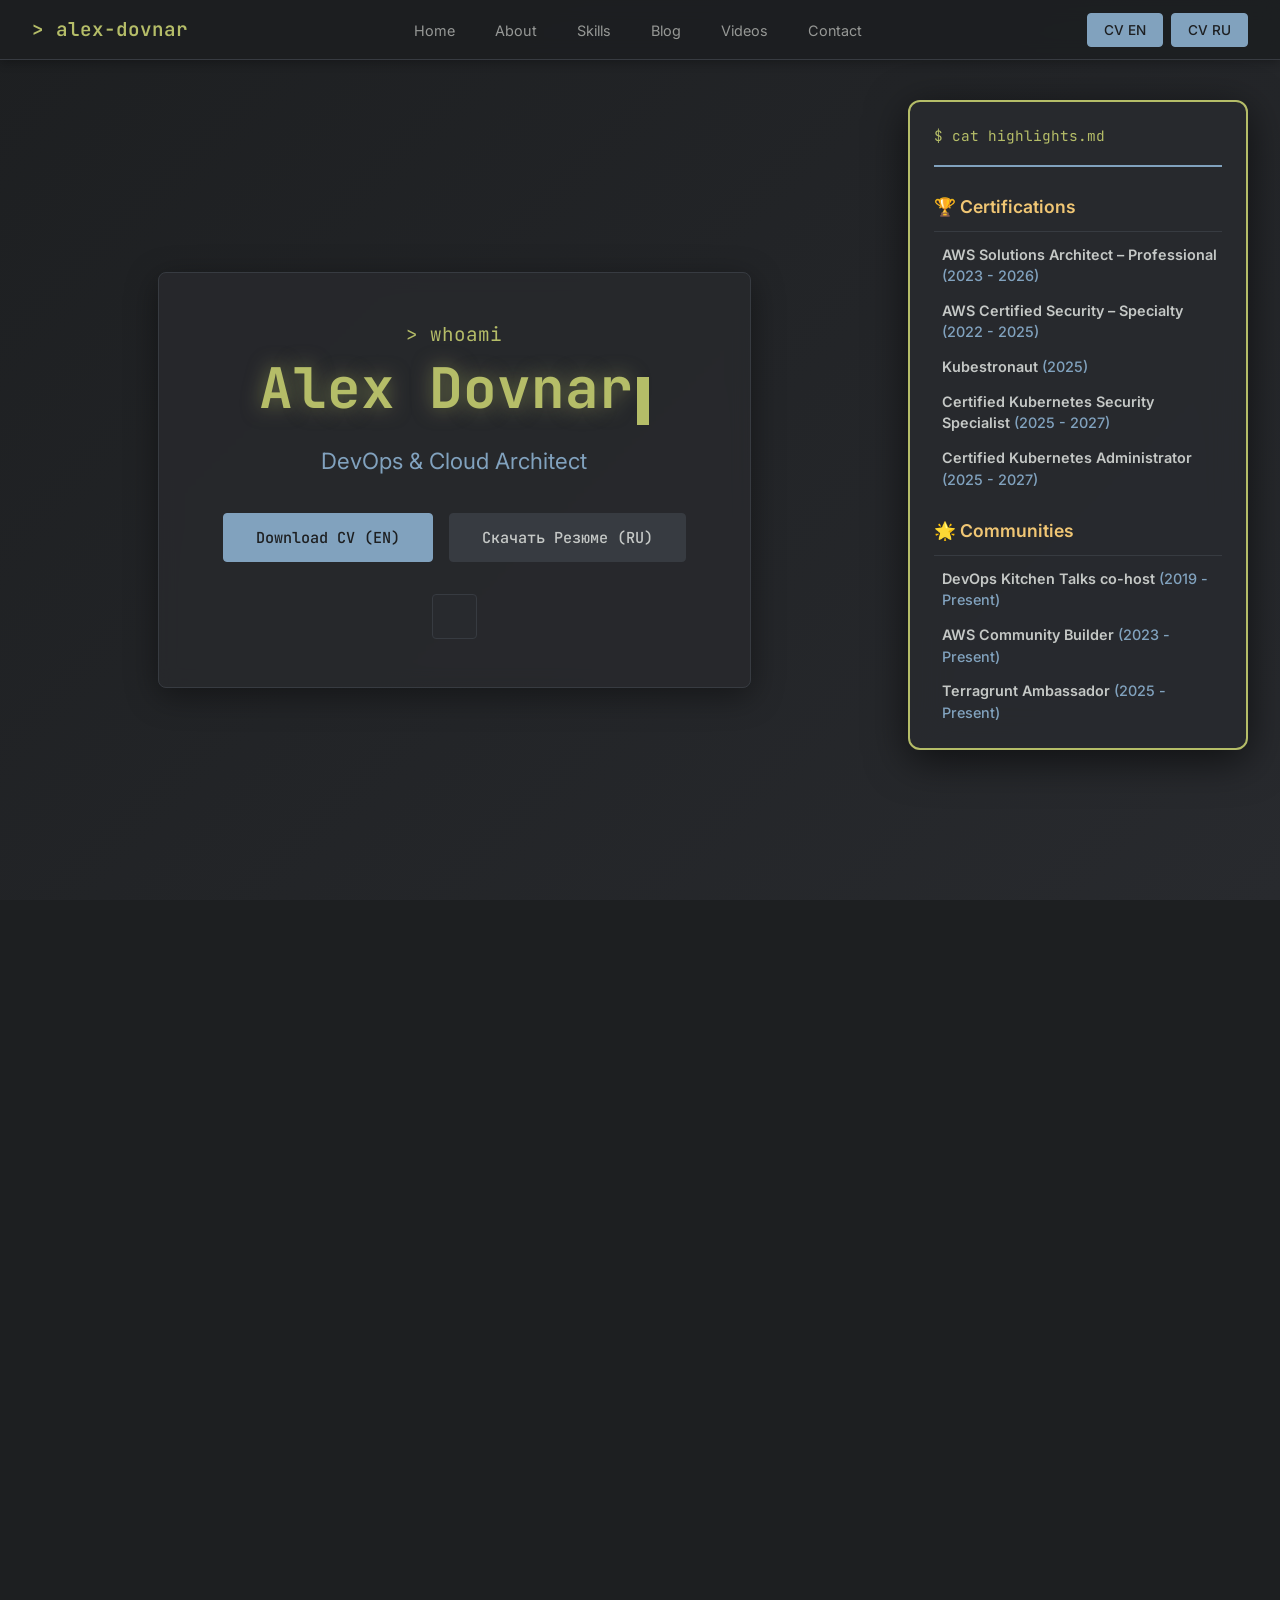
==== commit a659449d: "feat(skill): added kubeastronaut" ====
--- a/index.html
+++ b/index.html
@@ -52,6 +52,7 @@
 <ul>
 <li><a href="https://www.credly.com/earner/earned/badge/82027eb4-e4c8-4296-89f8-10673413da69"><strong>AWS Solutions Architect – Professional</strong> (2023 - 2026)</a></li>
 <li><a href="https://www.credly.com/earner/earned/badge/3cd25942-a894-4f31-87bc-308c6b930399"><strong>AWS Certified Security – Specialty</strong> (2022 - 2025)</a></li>
+<li><a href="https://www.credly.com/badges/d9f04bb8-dfa5-4c0c-8746-752a7212c3f8/public_url"><strong>Kubestronaut</strong> (2025)</a></li>
 <li><a href="https://www.credly.com/earner/earned/badge/11b49fbb-ff64-4500-ba00-bad94c91bc1a"><strong>Certified Kubernetes Security Specialist</strong> (2025 - 2027)</a></li>
 <li><a href="https://www.credly.com/earner/earned/badge/59856979-01a6-46b4-a370-1a6916b19e7b"><strong>Certified Kubernetes Administrator</strong> (2025 - 2027)</a></li>
 </ul>
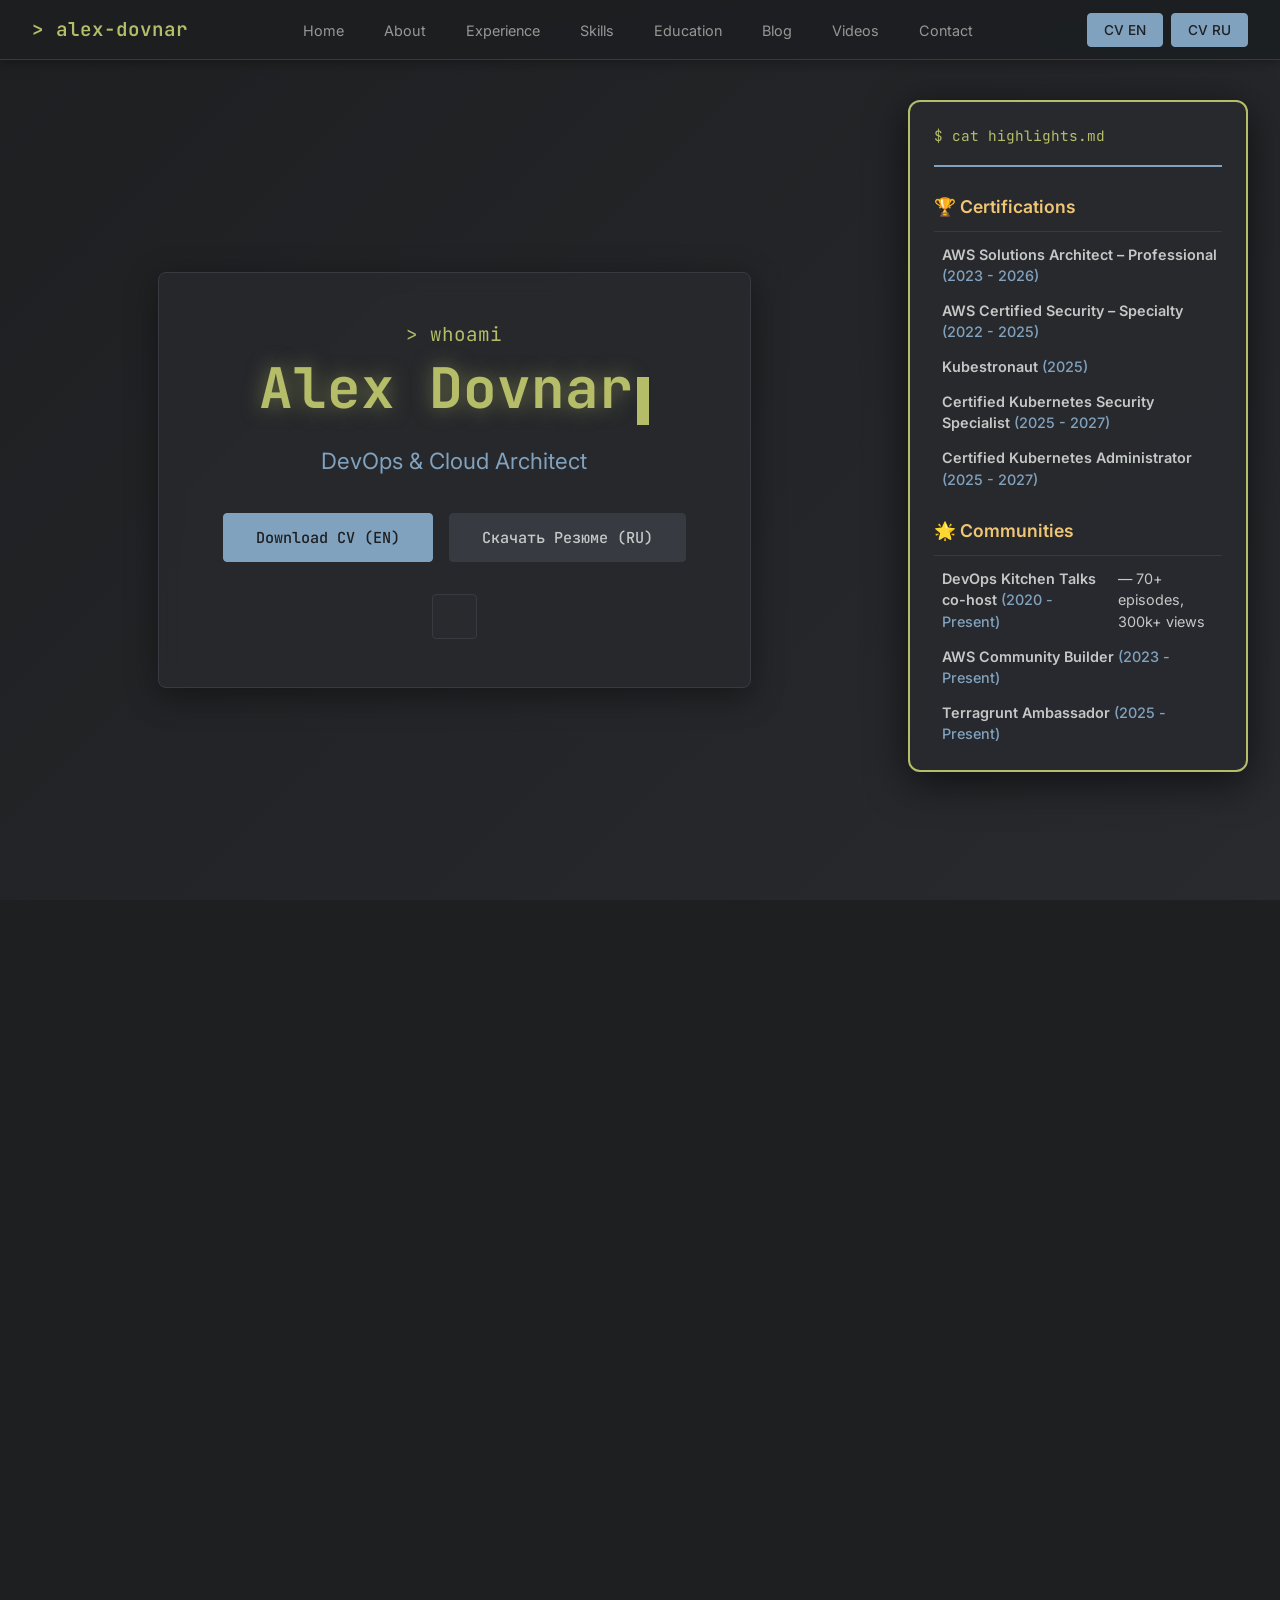
==== commit 530d20c3: "feat(cv): render experience on site, add markdown-based CV pipeline + AI skills Site: - Render Exper" ====
--- a/index.html
+++ b/index.html
@@ -25,7 +25,9 @@
     <ul class="nav-menu">
       <li><a href="#home">Home</a></li>
       <li><a href="#about">About</a></li>
+      <li><a href="#experience">Experience</a></li>
       <li><a href="#skills">Skills</a></li>
+      <li><a href="#education">Education</a></li>
       <li><a href="#blog">Blog</a></li>
       <li><a href="#videos">Videos</a></li>
       <li><a href="#contact">Contact</a></li>
@@ -58,7 +60,7 @@
 </ul>
 <h2>🌟 Communities</h2>
 <ul>
-<li><a href="https://www.youtube.com/c/DevOpsKitchenTalks"><strong>DevOps Kitchen Talks co-host</strong> (2019 - Present)</a></li>
+<li><a href="https://www.youtube.com/c/DevOpsKitchenTalks"><strong>DevOps Kitchen Talks co-host</strong> (2020 - Present)</a> — 70+ episodes, 300k+ views</li>
 <li><a href="https://builder.aws.com/community/@justdevops"><strong>AWS Community Builder</strong> (2023 - Present)</a></li>
 <li><a href="https://terragrunt.gruntwork.io/terragrunt-ambassador"><strong>Terragrunt Ambassador</strong> (2025 - Present)</a></li>
 </ul>
@@ -97,8 +99,49 @@
         <div class="md-section">
           <p><strong>DevOps &amp; Cloud Architect</strong> with 10+ years of experience building scalable infrastructure on AWS, Azure, GCP, and other cloud platforms.</p>
 <p><strong>Expertise:</strong> Infrastructure as Code (Terraform, Terragrunt, Helm), Kubernetes, CI/CD pipelines, monitoring &amp; observability, and cloud architecture design.</p>
+<p><strong>AI-augmented engineering:</strong> coding agents (Claude Code, Cursor, Copilot), MCP integrations, and agentic workflow development applied to DevOps automation.</p>
 <p><strong>Track Record:</strong> Led technical teams, designed cloud architectures from scratch, launched 10+ production systems end-to-end, and mentored engineers across multiple organizations.</p>
 <p><strong>AWS Community Builder</strong> and certified cloud professional passionate about automation, DevOps best practices, and sharing knowledge through talks and technical content.</p>
+                          </div>
+      </section>
+
+      <!-- Experience Section -->
+      <section id="experience" class="content-section fade-in">
+        <div class="section-header">
+          <span class="terminal-prompt">$ cat experience.md</span>
+                          </div>
+        <div class="md-section">
+          <h2>Tech Lead / Senior DevOps Engineer • Naviteq Ltd • Jan 2022 – Present</h2>
+<ul>
+<li>Delivered 10+ client projects end-to-end, from architecture design to production.</li>
+<li>Architected and deployed highly available, secure AWS infrastructure with cost optimization (saved up to 40%).</li>
+<li>Standardized reusable Terraform/Terragrunt templates and CI/CD pipelines across teams.</li>
+<li>Operated Kubernetes clusters and authored Helm charts to streamline deployments.</li>
+<li>Built monitoring and logging stacks with Prometheus, Grafana, Loki, and OpenSearch.</li>
+<li>Mentored engineers through code reviews and architecture guidance.</li>
+</ul>
+<h2>Senior DevOps Engineer • OneSoil • Aug 2021 – May 2022 (consulting)</h2>
+<ul>
+<li>Designed a multi-account AWS architecture aligned to security and scalability best practices.</li>
+<li>Reduced cloud costs by ~30% with no loss of performance.</li>
+<li>Built a Kubernetes platform for scalable deployments.</li>
+<li>Added observability with Prometheus and Grafana.</li>
+</ul>
+<h2>Lead System Engineer • EPAM Systems • Apr 2016 – Aug 2021</h2>
+<ul>
+<li>Grew from junior to lead engineer over five years.</li>
+<li>Designed AWS infrastructure and automated it with Terraform and Ansible.</li>
+<li>Built and maintained CI/CD pipelines with GitLab CI and Jenkins.</li>
+<li>Led the team as tech lead: planned work, assigned tasks, and reviewed solutions.</li>
+<li>Migrated enterprise systems to the cloud (AWS, Azure).</li>
+<li>Delivered several international projects across fintech and retail.</li>
+</ul>
+<h2>Senior Network Engineer • RUE Beltelecom • Mar 2011 – Apr 2016</h2>
+<ul>
+<li>Supported clients consuming Internet, VoIP, and IPTV services.</li>
+<li>Maintained the backbone network and corporate clients (VPN, Ethernet, SHDSL).</li>
+<li>Automated network equipment maintenance with custom scripts.</li>
+</ul>
                           </div>
       </section>
 
@@ -111,12 +154,27 @@
           <ul>
 <li>Cloud Architecture: AWS (security, networking, multi-account, FinOps), Azure, GCP</li>
 <li>Platforms: Kubernetes, ArgoCD, Helm; GitOps at scale</li>
+<li>AI Engineering: AI-assisted development (Claude Code, Cursor, Copilot), MCP servers &amp; integrations, agentic workflows &amp; LLM-driven automation</li>
 <li>CI/CD: GitHub Actions, GitLab CI, Jenkins; trunk-based workflows</li>
 <li>IaC: Terraform, Terragrunt, CDK, Pulumi; reusable modules, policy-as-code</li>
 <li>Observability: Prometheus, Grafana, OpenTelemetry; actionable SLOs and alerting</li>
 <li>Security: IAM hardening, secret management, SBOM, supply chain controls</li>
 <li>Cost: usage analytics, right-sizing, autoscaling, waste elimination</li>
 <li>Ways of Working: pragmatic leadership, enablement, knowledge transfer</li>
+</ul>
+                          </div>
+      </section>
+
+      <!-- Education Section -->
+      <section id="education" class="content-section fade-in">
+        <div class="section-header">
+          <span class="terminal-prompt">$ cat education.md</span>
+                          </div>
+        <div class="md-section">
+          <ul>
+<li>Engineer, Belarusian State University of Informatics and Radioelectronics (2015)</li>
+<li>Information technologies and management in technical systems</li>
+<li>Ongoing professional education through certifications and community work</li>
 </ul>
                           </div>
       </section>
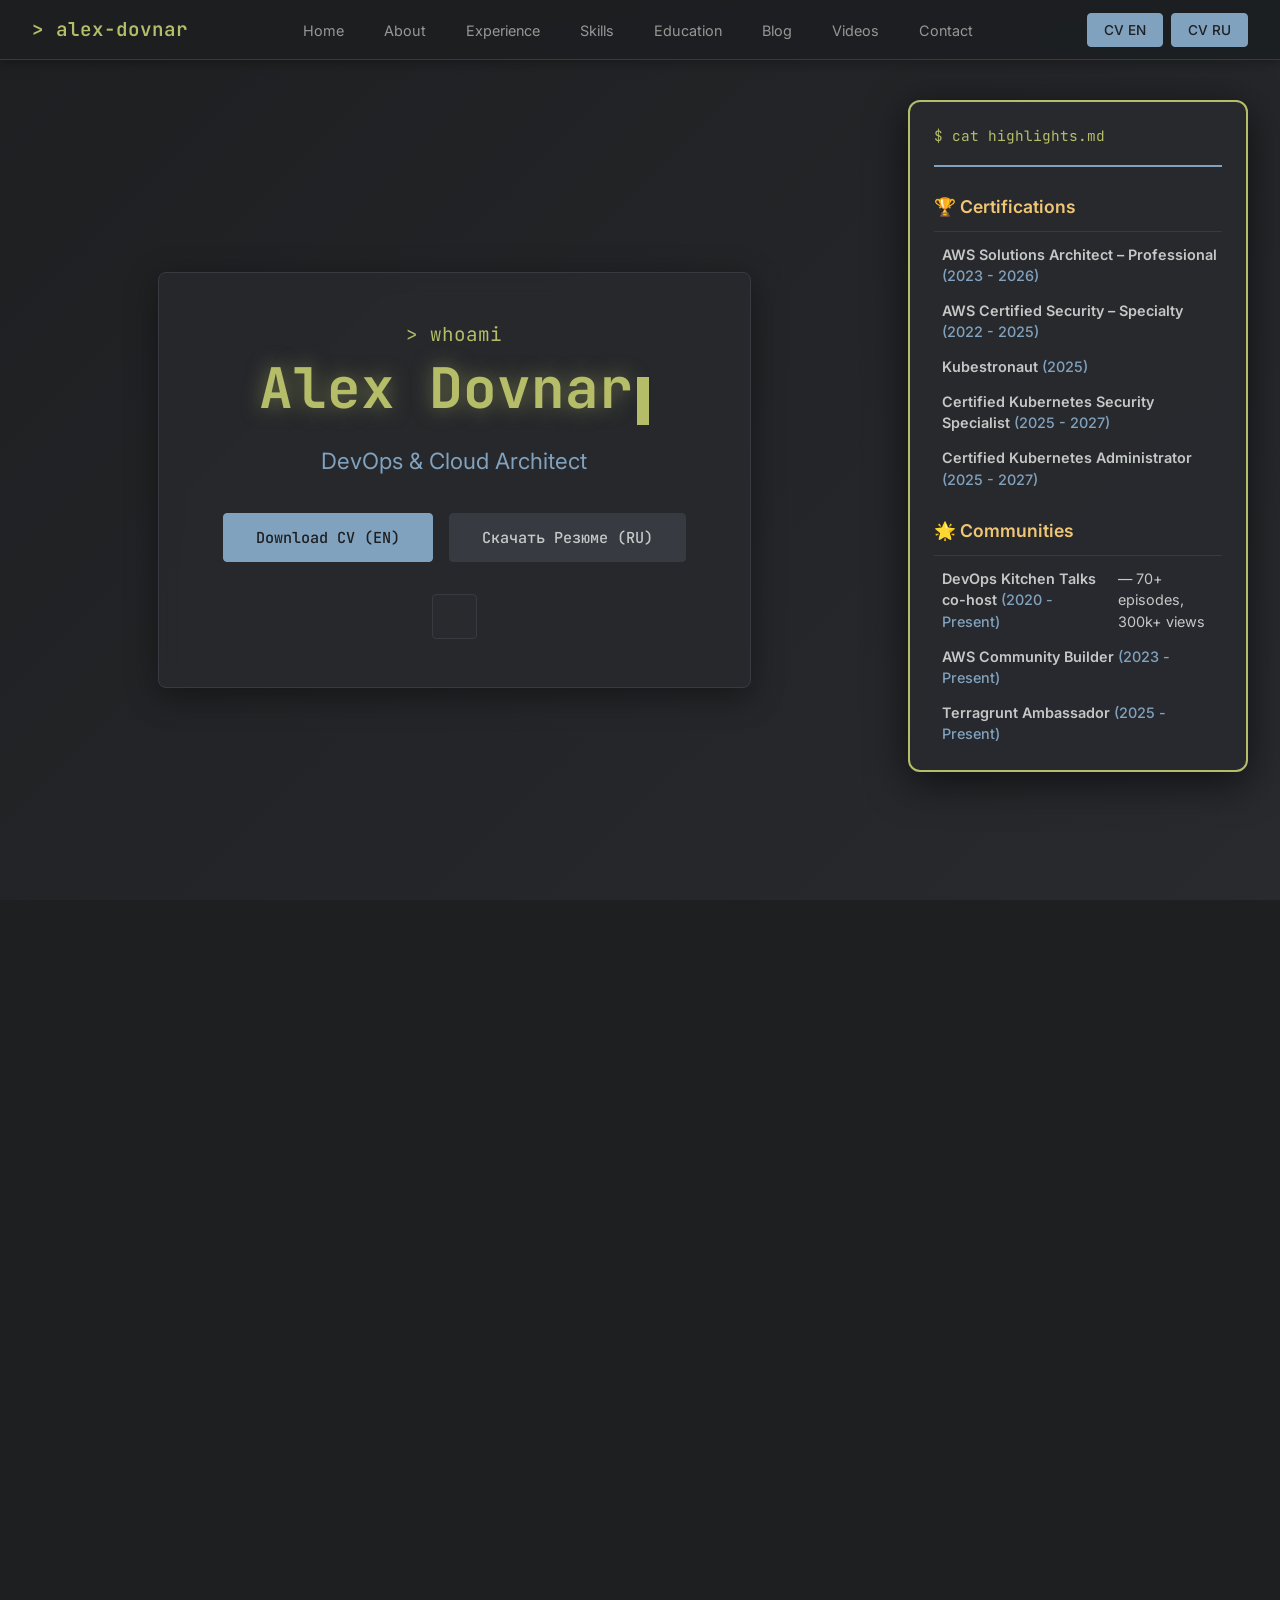
==== commit cf41d368: "feat(cv): updated cv * added cv auto-build and adjusted format to be AI parsible * updated youtube v" ====
--- a/index.html
+++ b/index.html
@@ -223,6 +223,127 @@
 
                 <figure class="item" data-groups='["all","youtube-videos","devops-kitchen"]'>
                             <div class="portfolio-item-img">
+                    <img src="https://i1.ytimg.com/vi/HKBCeLkA9w4/mqdefault.jpg" alt="DKT97 | DevOps в 2026: Platform Engineering, AI-агенты и будущее джунов" title="DKT97 | DevOps в 2026: Platform Engineering, AI-агенты и будущее джунов" />
+                    <a href="https://www.youtube.com/embed/HKBCeLkA9w4" class="lightbox mfp-iframe" title="DKT97 | DevOps в 2026: Platform Engineering, AI-агенты и будущее джунов"></a>
+                            </div>
+                  <i class="fas fa-video"></i>
+                  <h4 class="name">DKT97 | DevOps в 2026: Platform Engineering, AI-агенты и будущее джунов</h4>
+                  <span class="category">DevOps Kitchen Talks</span>
+                          </figure>
+
+
+                <figure class="item" data-groups='["all","youtube-videos","devops-kitchen"]'>
+                            <div class="portfolio-item-img">
+                    <img src="https://i1.ytimg.com/vi/-x-71cAWwWk/mqdefault.jpg" alt="DKT 96 | Mock-интервью DevOps: AWS EKS, Terraform, Kubernetes, AI + много практики" title="DKT 96 | Mock-интервью DevOps: AWS EKS, Terraform, Kubernetes, AI + много практики" />
+                    <a href="https://www.youtube.com/embed/-x-71cAWwWk" class="lightbox mfp-iframe" title="DKT 96 | Mock-интервью DevOps: AWS EKS, Terraform, Kubernetes, AI + много практики"></a>
+                            </div>
+                  <i class="fas fa-video"></i>
+                  <h4 class="name">DKT 96 | Mock-интервью DevOps: AWS EKS, Terraform, Kubernetes, AI + много практики</h4>
+                  <span class="category">DevOps Kitchen Talks</span>
+                          </figure>
+
+
+                <figure class="item" data-groups='["all","youtube-videos","devops-kitchen"]'>
+                            <div class="portfolio-item-img">
+                    <img src="https://i1.ytimg.com/vi/3fEANSrfu-8/mqdefault.jpg" alt="DKT95: Karpenter vs Spot.io: как сэкономить 40% на EKS" title="DKT95: Karpenter vs Spot.io: как сэкономить 40% на EKS" />
+                    <a href="https://www.youtube.com/embed/3fEANSrfu-8" class="lightbox mfp-iframe" title="DKT95: Karpenter vs Spot.io: как сэкономить 40% на EKS"></a>
+                            </div>
+                  <i class="fas fa-video"></i>
+                  <h4 class="name">DKT95: Karpenter vs Spot.io: как сэкономить 40% на EKS</h4>
+                  <span class="category">DevOps Kitchen Talks</span>
+                          </figure>
+
+
+                <figure class="item" data-groups='["all","youtube-videos","devops-kitchen"]'>
+                            <div class="portfolio-item-img">
+                    <img src="https://i1.ytimg.com/vi/y8wOjnv9wlc/mqdefault.jpg" alt="DKT93 - DevOps Mock Interview: Terraform, K8s, AI и Live Coding" title="DKT93 - DevOps Mock Interview: Terraform, K8s, AI и Live Coding" />
+                    <a href="https://www.youtube.com/embed/y8wOjnv9wlc" class="lightbox mfp-iframe" title="DKT93 - DevOps Mock Interview: Terraform, K8s, AI и Live Coding"></a>
+                            </div>
+                  <i class="fas fa-video"></i>
+                  <h4 class="name">DKT93 - DevOps Mock Interview: Terraform, K8s, AI и Live Coding</h4>
+                  <span class="category">DevOps Kitchen Talks</span>
+                          </figure>
+
+
+                <figure class="item" data-groups='["all","youtube-videos","devops-kitchen"]'>
+                            <div class="portfolio-item-img">
+                    <img src="https://i1.ytimg.com/vi/Uq-ZVCulm1E/mqdefault.jpg" alt="DKT92 - MCP - это было ошибкой? Разбираемся и показываем демо" title="DKT92 - MCP - это было ошибкой? Разбираемся и показываем демо" />
+                    <a href="https://www.youtube.com/embed/Uq-ZVCulm1E" class="lightbox mfp-iframe" title="DKT92 - MCP - это было ошибкой? Разбираемся и показываем демо"></a>
+                            </div>
+                  <i class="fas fa-video"></i>
+                  <h4 class="name">DKT92 - MCP - это было ошибкой? Разбираемся и показываем демо</h4>
+                  <span class="category">DevOps Kitchen Talks</span>
+                          </figure>
+
+
+                <figure class="item" data-groups='["all","youtube-videos","devops-kitchen"]'>
+                            <div class="portfolio-item-img">
+                    <img src="https://i1.ytimg.com/vi/PdaHnehivQs/mqdefault.jpg" alt="DKT91: Мок-интервью DevOps - Архитектура AWS, Terraform и Live Debug K8s" title="DKT91: Мок-интервью DevOps - Архитектура AWS, Terraform и Live Debug K8s" />
+                    <a href="https://www.youtube.com/embed/PdaHnehivQs" class="lightbox mfp-iframe" title="DKT91: Мок-интервью DevOps - Архитектура AWS, Terraform и Live Debug K8s"></a>
+                            </div>
+                  <i class="fas fa-video"></i>
+                  <h4 class="name">DKT91: Мок-интервью DevOps - Архитектура AWS, Terraform и Live Debug K8s</h4>
+                  <span class="category">DevOps Kitchen Talks</span>
+                          </figure>
+
+
+                <figure class="item" data-groups='["all","youtube-videos","devops-kitchen"]'>
+                            <div class="portfolio-item-img">
+                    <img src="https://i1.ytimg.com/vi/496FclVQ5fo/mqdefault.jpg" alt="DKT90-Второй мозг инженера: Obsidian, Zettelkasten и Johnny Decimal" title="DKT90-Второй мозг инженера: Obsidian, Zettelkasten и Johnny Decimal" />
+                    <a href="https://www.youtube.com/embed/496FclVQ5fo" class="lightbox mfp-iframe" title="DKT90-Второй мозг инженера: Obsidian, Zettelkasten и Johnny Decimal"></a>
+                            </div>
+                  <i class="fas fa-video"></i>
+                  <h4 class="name">DKT90-Второй мозг инженера: Obsidian, Zettelkasten и Johnny Decimal</h4>
+                  <span class="category">DevOps Kitchen Talks</span>
+                          </figure>
+
+
+                <figure class="item" data-groups='["all","youtube-videos","devops-kitchen"]'>
+                            <div class="portfolio-item-img">
+                    <img src="https://i1.ytimg.com/vi/zWJJLnScesY/mqdefault.jpg" alt="DKT89 - OpenClaw (ex-ClawdBot), Kubernetes 1.35 и другие свежие DevOps новости" title="DKT89 - OpenClaw (ex-ClawdBot), Kubernetes 1.35 и другие свежие DevOps новости" />
+                    <a href="https://www.youtube.com/embed/zWJJLnScesY" class="lightbox mfp-iframe" title="DKT89 - OpenClaw (ex-ClawdBot), Kubernetes 1.35 и другие свежие DevOps новости"></a>
+                            </div>
+                  <i class="fas fa-video"></i>
+                  <h4 class="name">DKT89 - OpenClaw (ex-ClawdBot), Kubernetes 1.35 и другие свежие DevOps новости</h4>
+                  <span class="category">DevOps Kitchen Talks</span>
+                          </figure>
+
+
+                <figure class="item" data-groups='["all","youtube-videos","devops-kitchen"]'>
+                            <div class="portfolio-item-img">
+                    <img src="https://i1.ytimg.com/vi/SWdKOWlJ_eo/mqdefault.jpg" alt="DKT87 - Разбор Technology Radar #33: AI, MCP, Context Engineering и будущее DevOps" title="DKT87 - Разбор Technology Radar #33: AI, MCP, Context Engineering и будущее DevOps" />
+                    <a href="https://www.youtube.com/embed/SWdKOWlJ_eo" class="lightbox mfp-iframe" title="DKT87 - Разбор Technology Radar #33: AI, MCP, Context Engineering и будущее DevOps"></a>
+                            </div>
+                  <i class="fas fa-video"></i>
+                  <h4 class="name">DKT87 - Разбор Technology Radar #33: AI, MCP, Context Engineering и будущее DevOps</h4>
+                  <span class="category">DevOps Kitchen Talks</span>
+                          </figure>
+
+
+                <figure class="item" data-groups='["all","youtube-videos","devops-kitchen"]'>
+                            <div class="portfolio-item-img">
+                    <img src="https://i1.ytimg.com/vi/BGpxbiiOUq8/mqdefault.jpg" alt="DKT86: Ingress NGINX уходит на пенсию: миграция на Gateway API и не только" title="DKT86: Ingress NGINX уходит на пенсию: миграция на Gateway API и не только" />
+                    <a href="https://www.youtube.com/embed/BGpxbiiOUq8" class="lightbox mfp-iframe" title="DKT86: Ingress NGINX уходит на пенсию: миграция на Gateway API и не только"></a>
+                            </div>
+                  <i class="fas fa-video"></i>
+                  <h4 class="name">DKT86: Ingress NGINX уходит на пенсию: миграция на Gateway API и не только</h4>
+                  <span class="category">DevOps Kitchen Talks</span>
+                          </figure>
+
+
+                <figure class="item" data-groups='["all","youtube-videos","devops-kitchen"]'>
+                            <div class="portfolio-item-img">
+                    <img src="https://i1.ytimg.com/vi/ujy3xnLQlw4/mqdefault.jpg" alt="DKT85 - DevOps Mock Interview #5 (Senior/Chief DevOps Engineer)" title="DKT85 - DevOps Mock Interview #5 (Senior/Chief DevOps Engineer)" />
+                    <a href="https://www.youtube.com/embed/ujy3xnLQlw4" class="lightbox mfp-iframe" title="DKT85 - DevOps Mock Interview #5 (Senior/Chief DevOps Engineer)"></a>
+                            </div>
+                  <i class="fas fa-video"></i>
+                  <h4 class="name">DKT85 - DevOps Mock Interview #5 (Senior/Chief DevOps Engineer)</h4>
+                  <span class="category">DevOps Kitchen Talks</span>
+                          </figure>
+
+
+                <figure class="item" data-groups='["all","youtube-videos","devops-kitchen"]'>
+                            <div class="portfolio-item-img">
                     <img src="https://i1.ytimg.com/vi/KdxacPrcEgQ/mqdefault.jpg" alt="DKT82 - Radar 32: AI-ассистенты, Observability, SBOM, UV/Renovate" title="DKT82 - Radar 32: AI-ассистенты, Observability, SBOM, UV/Renovate" />
                     <a href="https://www.youtube.com/embed/KdxacPrcEgQ" class="lightbox mfp-iframe" title="DKT82 - Radar 32: AI-ассистенты, Observability, SBOM, UV/Renovate"></a>
                             </div>
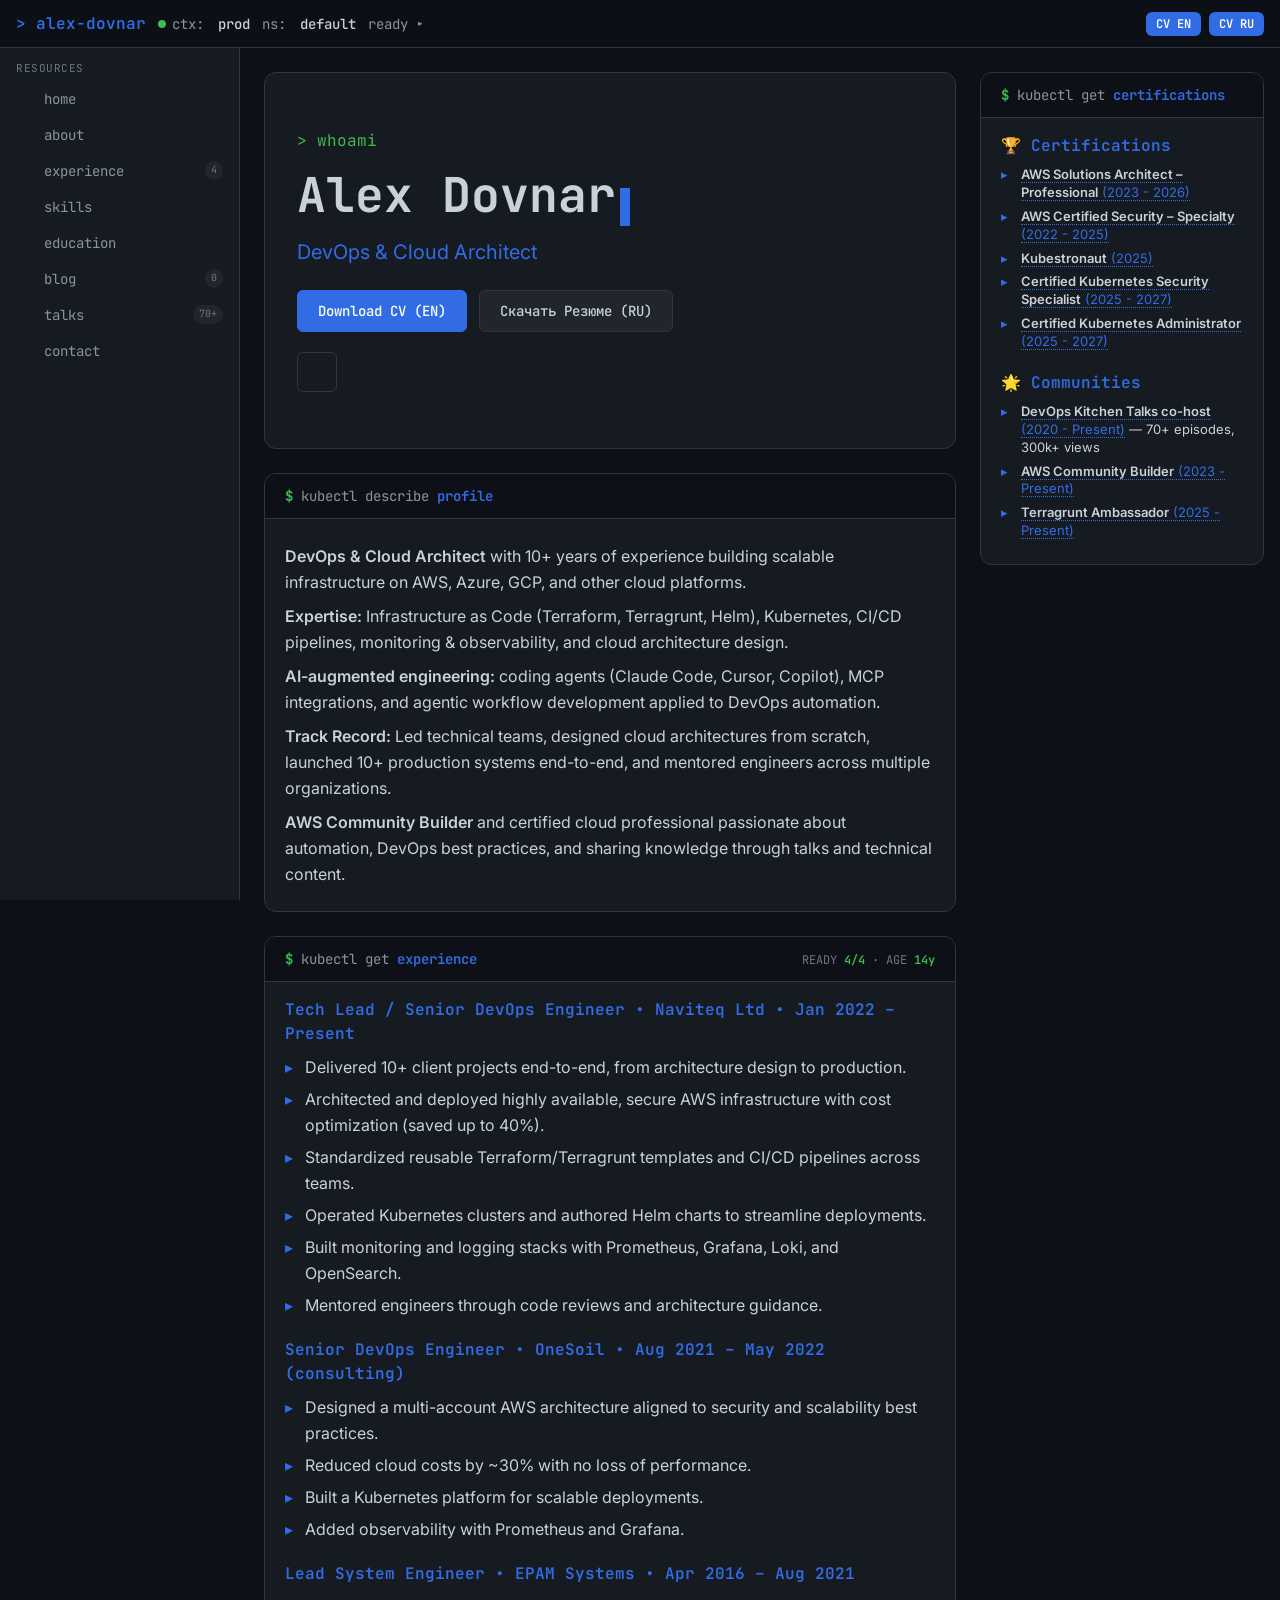
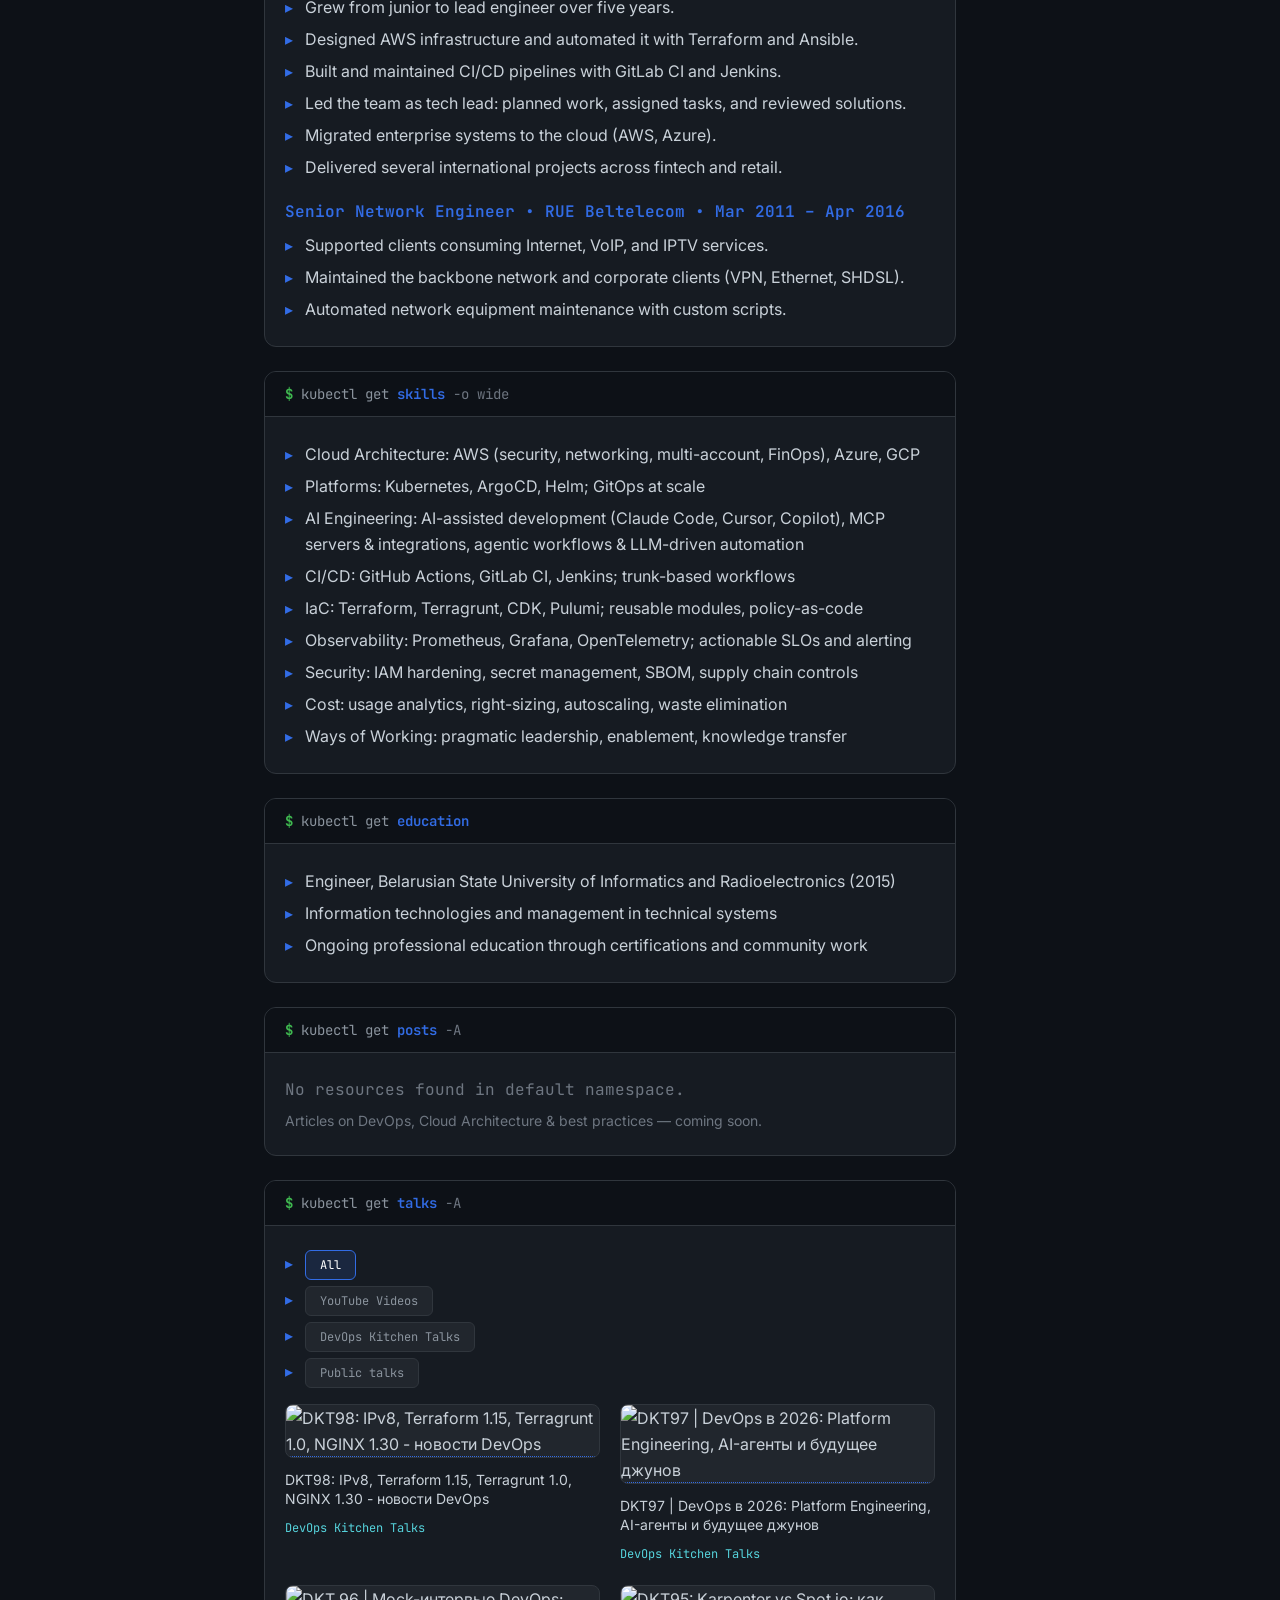
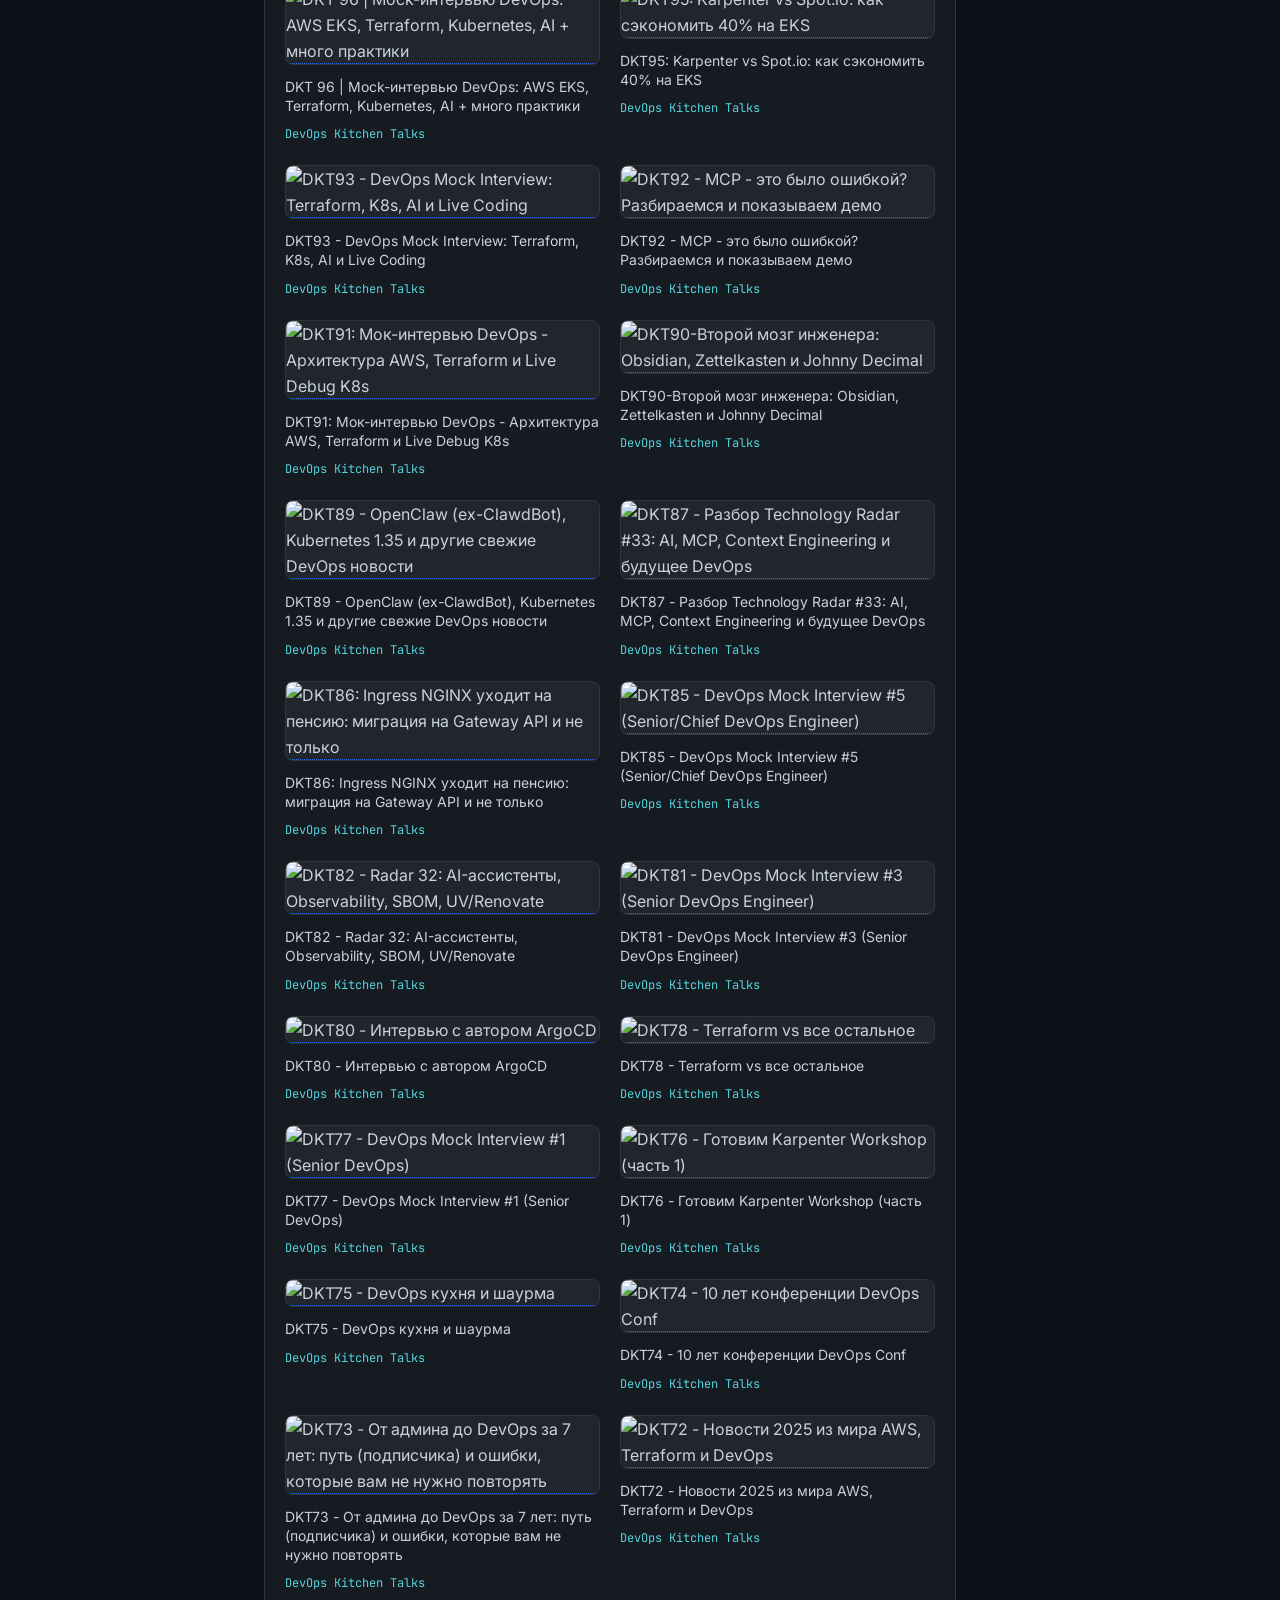
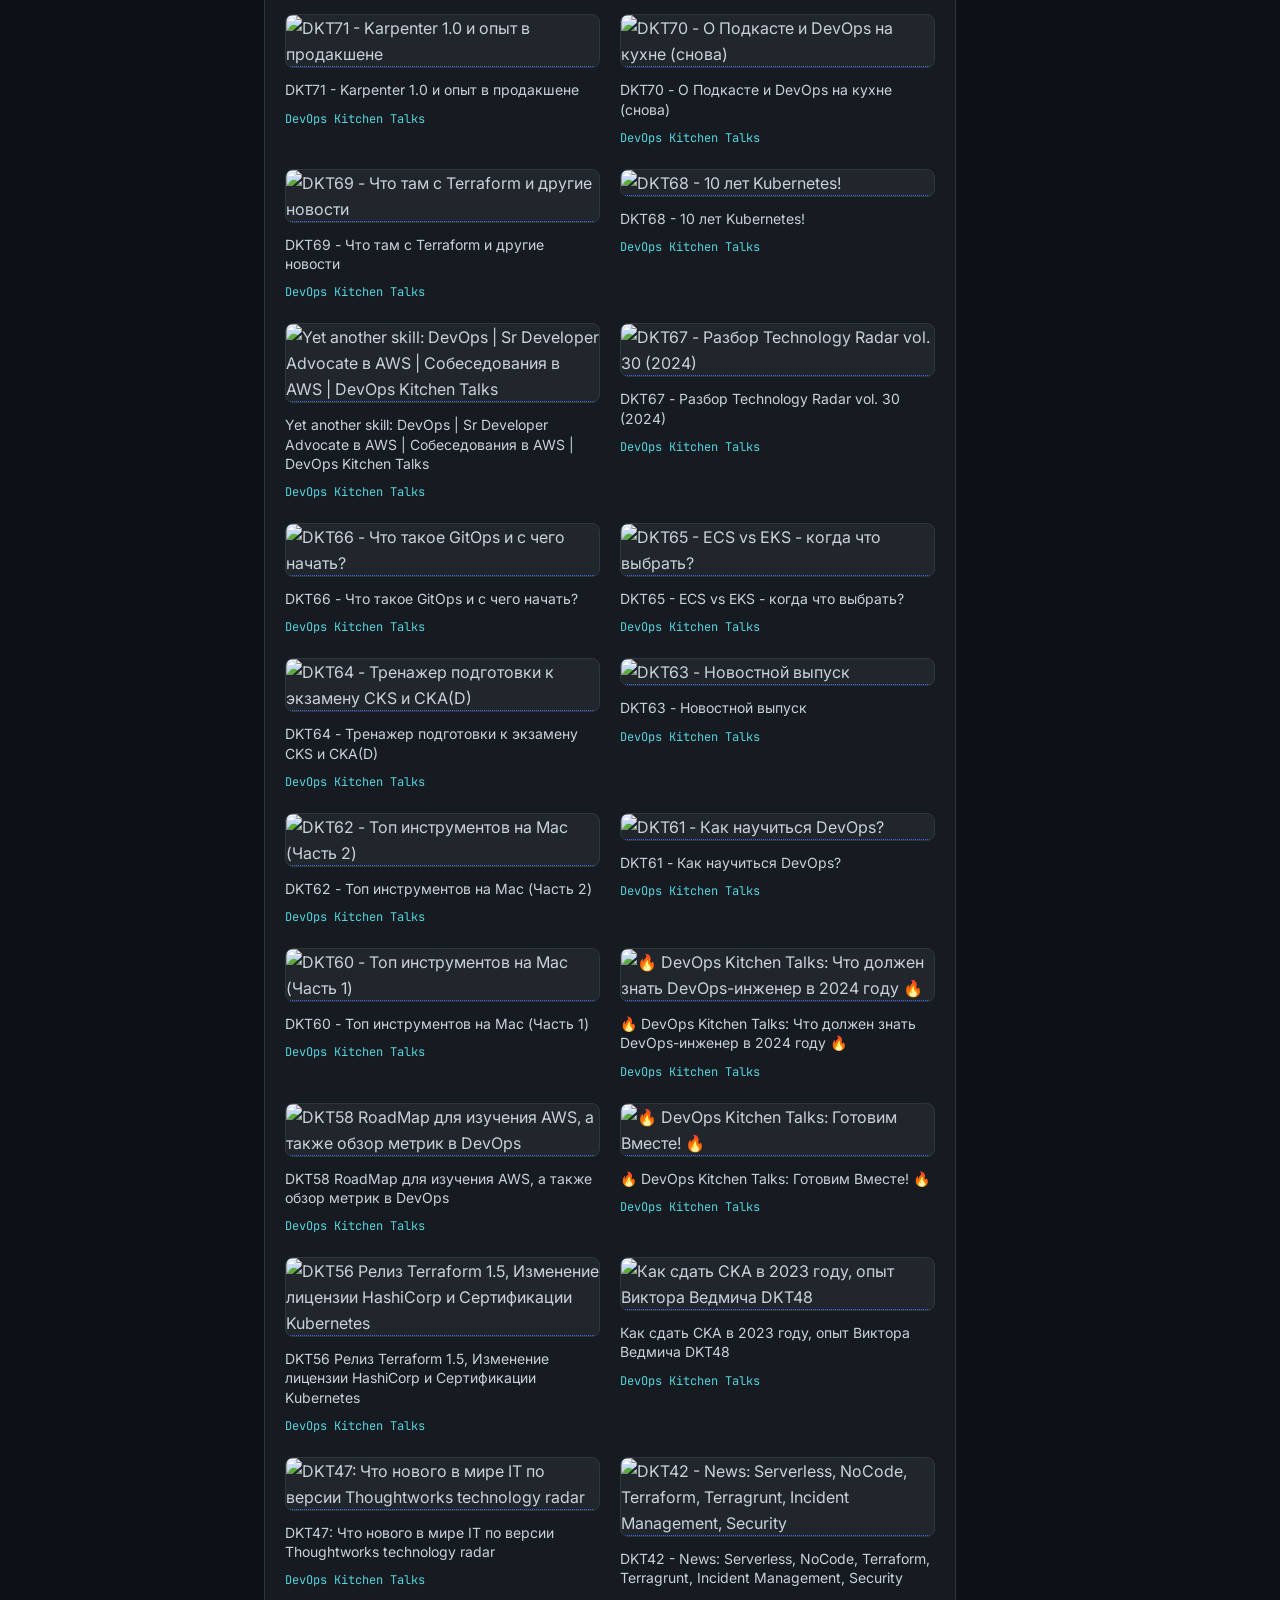
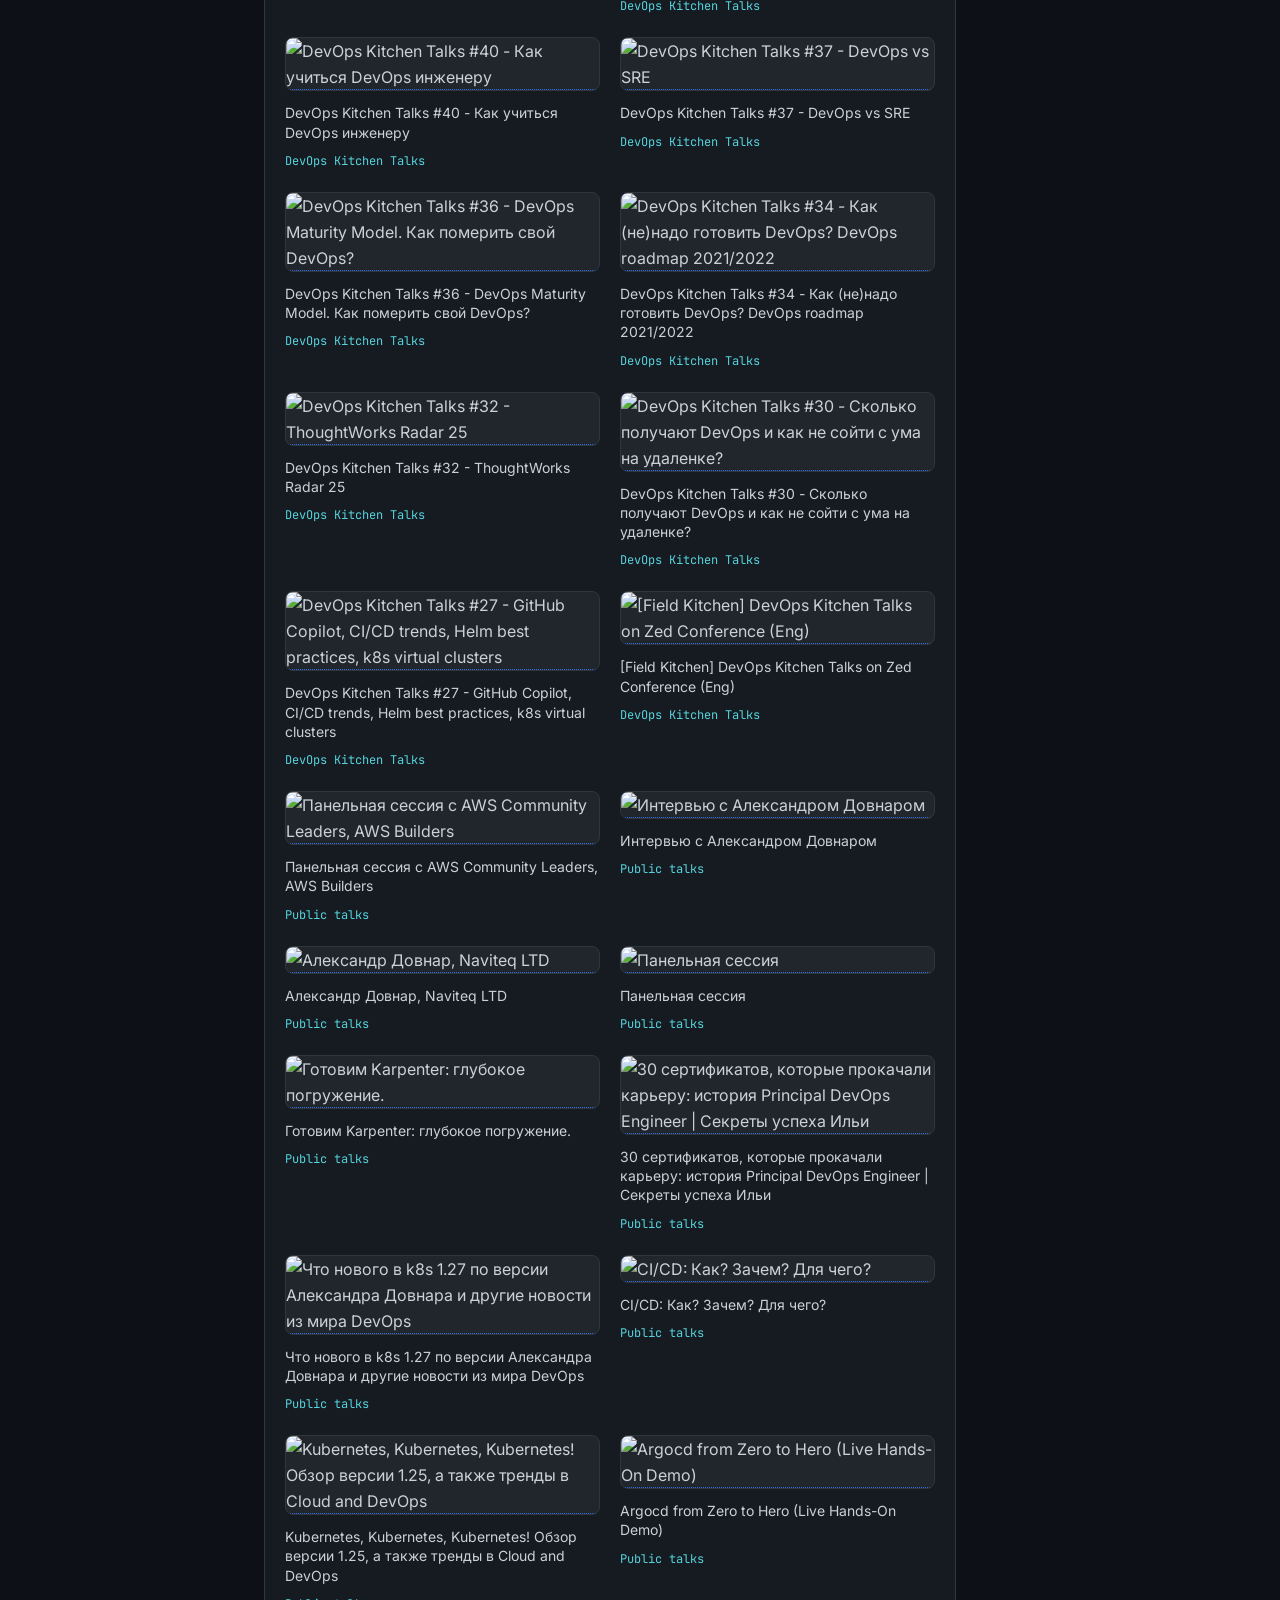
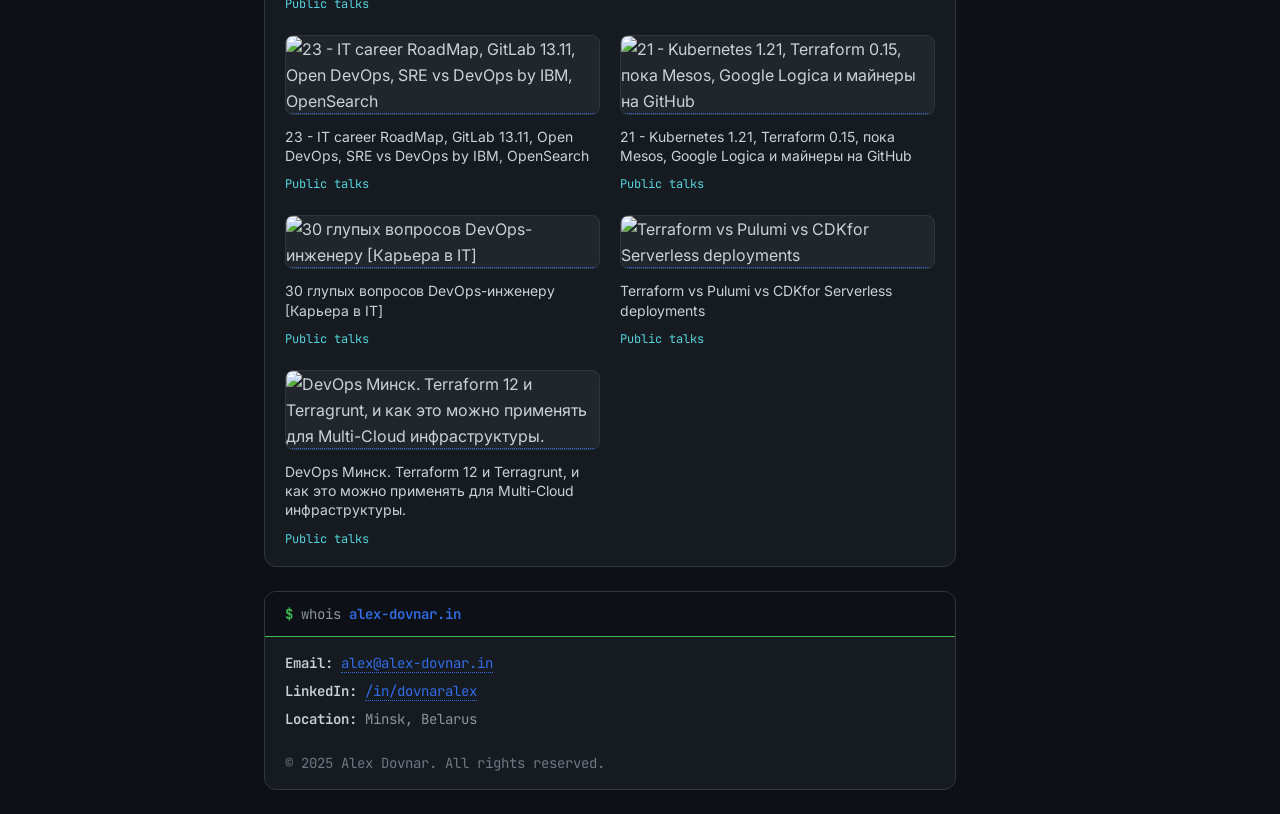
==== commit 2c2cec86: "feat(design): redesign site as cloud-native Kubernetes dashboard" ====
--- a/index.html
+++ b/index.html
@@ -4,53 +4,66 @@
     <meta charset="UTF-8" />
     <meta http-equiv="X-UA-Compatible" content="IE=edge">
   <title>Alex Dovnar - DevOps & Cloud Architect</title>
-    <meta name="viewport" content="width=device-width, initial-scale=1, maximum-scale=1" />
+    <meta name="viewport" content="width=device-width, initial-scale=1" />
   <meta name="description" content="Alex Dovnar - DevOps and Cloud Architect with 10+ years of experience in AWS, Kubernetes, Terraform, and CI/CD" />
   <meta name="keywords" content="devops, cloud, aws, kubernetes, terraform, architect, engineer" />
     <link rel="shortcut icon" href="favicon.ico">
 
+  <!-- Fonts -->
+    <link rel="preconnect" href="https://fonts.googleapis.com">
+    <link rel="preconnect" href="https://fonts.gstatic.com" crossorigin>
+    <link rel="stylesheet" href="https://fonts.googleapis.com/css2?family=JetBrains+Mono:wght@400;500;600;700&family=Inter:wght@300;400;500;600;700&display=swap">
+
   <!-- Styles -->
-    <link rel="stylesheet" href="css/reset.css" type="text/css">
-    <link rel="stylesheet" href="css/bootstrap-grid.min.css" type="text/css">
+    <link rel="stylesheet" href="css/tailwind.css" type="text/css">
     <link rel="stylesheet" href="css/magnific-popup.css" type="text/css">
-  <link rel="stylesheet" href="css/terminal-theme.css" type="text/css">
   <link rel="stylesheet" href="fonts/fontawesome-free/css/all.min.css" type="text/css">
   </head>
 
-  <body>
-  <!-- Top Navigation -->
-  <nav class="top-nav">
-    <a href="#home" class="nav-logo">alex-dovnar</a>
-
-    <ul class="nav-menu">
-      <li><a href="#home">Home</a></li>
-      <li><a href="#about">About</a></li>
-      <li><a href="#experience">Experience</a></li>
-      <li><a href="#skills">Skills</a></li>
-      <li><a href="#education">Education</a></li>
-      <li><a href="#blog">Blog</a></li>
-      <li><a href="#videos">Videos</a></li>
-      <li><a href="#contact">Contact</a></li>
-    </ul>
-
-    <div class="nav-cv-button">
-      <a href="uploads/DevOps - CV - EN.pdf" class="btn-cv" target="_blank">CV EN</a>
-      <a href="uploads/DevOps - CV - RU.pdf" class="btn-cv" target="_blank">CV RU</a>
-    </div>
-  </nav>
-
-  <!-- Main Page Content -->
-    <div class="page">
-      <div class="page-content">
-
-        <!-- Floating Highlights Block -->
-        <aside class="floating-highlights" id="highlights-block">
-          <div class="highlights-content">
-            <div class="section-header">
-              <span class="terminal-prompt">$ cat highlights.md</span>
-            </div>
-            <div class="md-section">
-              <h2>🏆 Certifications</h2>
+  <body class="min-h-dvh bg-bg font-sans text-fg">
+
+  <!-- Context Bar -->
+  <header class="ctx-bar">
+    <button class="ctx-burger" id="nav-toggle" aria-label="Toggle navigation" aria-expanded="false" aria-controls="sidebar">
+      <i class="fas fa-bars"></i>
+    </button>
+    <a href="#home" class="hidden font-mono text-base font-semibold text-k8s sm:inline">&gt; alex-dovnar</a>
+    <span class="ctx-pill"><span class="status-dot status-ok"></span>ctx:&nbsp;<b>prod</b></span>
+    <span class="ctx-pill hidden sm:flex">ns:&nbsp;<b>default</b></span>
+    <span class="ctx-pill hidden md:flex">ready&nbsp;▸</span>
+    <nav class="ml-auto flex gap-2">
+      <a href="uploads/DevOps-Alexander-Dovnar-EN.pdf" target="_blank" rel="noopener" class="cv-btn">CV EN</a>
+      <a href="uploads/DevOps-Alexander-Dovnar-RU.pdf" target="_blank" rel="noopener" class="cv-btn">CV RU</a>
+    </nav>
+  </header>
+
+  <!-- Dashboard Grid -->
+  <div class="grid grid-cols-1 pt-12 lg:grid-cols-[240px_minmax(0,1fr)] xl:grid-cols-[240px_minmax(0,1fr)_300px]">
+
+    <!-- Sidebar (resource nav) -->
+    <aside id="sidebar"
+      class="fixed bottom-0 left-0 top-12 z-40 w-60 -translate-x-full overflow-y-auto border-r border-border bg-panel transition-transform duration-200 lg:sticky lg:top-12 lg:h-[calc(100dvh-3rem)] lg:w-auto lg:translate-x-0">
+      <p class="nav-label">Resources</p>
+      <nav class="flex flex-col pb-4">
+        <a href="#home" class="nav-item"><i class="fas fa-terminal"></i>home</a>
+        <a href="#about" class="nav-item"><i class="fas fa-id-card"></i>about</a>
+        <a href="#experience" class="nav-item"><i class="fas fa-briefcase"></i>experience<span class="nav-count">4</span></a>
+        <a href="#skills" class="nav-item"><i class="fas fa-layer-group"></i>skills</a>
+        <a href="#education" class="nav-item"><i class="fas fa-graduation-cap"></i>education</a>
+        <a href="#blog" class="nav-item"><i class="fas fa-rss"></i>blog<span class="nav-count">0</span></a>
+        <a href="#videos" class="nav-item"><i class="fas fa-video"></i>talks<span class="nav-count">70+</span></a>
+        <a href="#contact" class="nav-item"><i class="fas fa-envelope"></i>contact</a>
+      </nav>
+    </aside>
+    <div id="nav-backdrop" class="fixed inset-0 top-12 z-30 hidden bg-black/50 lg:hidden"></div>
+
+    <!-- Main column -->
+    <main class="mx-auto flex w-full min-w-0 max-w-[1100px] flex-col gap-6 px-4 py-6 sm:px-6">
+
+      <!-- Highlights — mobile/tablet chip strip -->
+      <div class="highlights-strip sticky top-12 z-30 bg-bg/90 backdrop-blur xl:hidden"
+           tabindex="0" role="region" aria-label="Certifications and communities">
+        <div class="chip-flow"><h2>🏆 Certifications</h2>
 <ul>
 <li><a href="https://www.credly.com/earner/earned/badge/82027eb4-e4c8-4296-89f8-10673413da69"><strong>AWS Solutions Architect – Professional</strong> (2023 - 2026)</a></li>
 <li><a href="https://www.credly.com/earner/earned/badge/3cd25942-a894-4f31-87bc-308c6b930399"><strong>AWS Certified Security – Specialty</strong> (2022 - 2025)</a></li>
@@ -63,54 +76,48 @@
 <li><a href="https://www.youtube.com/c/DevOpsKitchenTalks"><strong>DevOps Kitchen Talks co-host</strong> (2020 - Present)</a> — 70+ episodes, 300k+ views</li>
 <li><a href="https://builder.aws.com/community/@justdevops"><strong>AWS Community Builder</strong> (2023 - Present)</a></li>
 <li><a href="https://terragrunt.gruntwork.io/terragrunt-ambassador"><strong>Terragrunt Ambassador</strong> (2025 - Present)</a></li>
-</ul>
-            </div>
-          </div>
-        </aside>
-
-        <!-- Main Content Wrapper -->
-        <div class="main-content">
-
-      <!-- Hero Section -->
-      <section id="home" class="hero-section">
-        <div class="hero-content fade-in">
+</ul></div>
+      </div>
+
+      <!-- Hero -->
+      <section id="home" class="panel fade-in scroll-mt-16">
+        <div class="hero-panel">
           <div class="hero-prompt">&gt; whoami</div>
           <h1 class="hero-title">Alex Dovnar<span class="hero-cursor"></span></h1>
-          <p class="hero-subtitle">DevOps & Cloud Architect</p>
-
-          <div class="hero-buttons">
-            <a href="uploads/DevOps - CV - EN.pdf" class="hero-btn hero-btn-primary" target="_blank">Download CV (EN)</a>
-            <a href="uploads/DevOps - CV - RU.pdf" class="hero-btn" target="_blank">Скачать Резюме (RU)</a>
-                        </div>
-
+          <p class="hero-subtitle">DevOps &amp; Cloud Architect</p>
+          <div class="hero-actions">
+            <a href="uploads/DevOps-Alexander-Dovnar-EN.pdf" class="hero-btn hero-btn-primary" target="_blank" rel="noopener">Download CV (EN)</a>
+            <a href="uploads/DevOps-Alexander-Dovnar-RU.pdf" class="hero-btn" target="_blank" rel="noopener">Скачать Резюме (RU)</a>
+          </div>
           <div class="hero-social">
-            <a href="https://www.linkedin.com/in/aliaksandrdounar/" target="_blank" title="LinkedIn">
+            <a href="https://www.linkedin.com/in/dovnaralex/" target="_blank" rel="noopener" title="LinkedIn">
               <i class="fab fa-linkedin-in"></i>
-                          </a>
-                        </div>
-                </div>
-              </section>
-
-      <!-- About Section -->
-      <section id="about" class="content-section fade-in">
-        <div class="section-header">
-          <span class="terminal-prompt">$ cat about_me.md</span>
-                          </div>
-        <div class="md-section">
+            </a>
+          </div>
+        </div>
+      </section>
+
+      <!-- About -->
+      <section id="about" class="panel fade-in scroll-mt-16">
+        <div class="panel-head">
+          <span class="prompt-cursor">$</span><span class="prompt-cmd">kubectl describe</span><span class="prompt-res">profile</span>
+        </div>
+        <div class="panel-body">
           <p><strong>DevOps &amp; Cloud Architect</strong> with 10+ years of experience building scalable infrastructure on AWS, Azure, GCP, and other cloud platforms.</p>
 <p><strong>Expertise:</strong> Infrastructure as Code (Terraform, Terragrunt, Helm), Kubernetes, CI/CD pipelines, monitoring &amp; observability, and cloud architecture design.</p>
 <p><strong>AI-augmented engineering:</strong> coding agents (Claude Code, Cursor, Copilot), MCP integrations, and agentic workflow development applied to DevOps automation.</p>
 <p><strong>Track Record:</strong> Led technical teams, designed cloud architectures from scratch, launched 10+ production systems end-to-end, and mentored engineers across multiple organizations.</p>
 <p><strong>AWS Community Builder</strong> and certified cloud professional passionate about automation, DevOps best practices, and sharing knowledge through talks and technical content.</p>
-                          </div>
+        </div>
       </section>
 
-      <!-- Experience Section -->
-      <section id="experience" class="content-section fade-in">
-        <div class="section-header">
-          <span class="terminal-prompt">$ cat experience.md</span>
-                          </div>
-        <div class="md-section">
+      <!-- Experience -->
+      <section id="experience" class="panel fade-in scroll-mt-16">
+        <div class="panel-head">
+          <span class="prompt-cursor">$</span><span class="prompt-cmd">kubectl get</span><span class="prompt-res">experience</span>
+          <span class="panel-meta">READY <b>4/4</b> · AGE <b>14y</b></span>
+        </div>
+        <div class="panel-body">
           <h2>Tech Lead / Senior DevOps Engineer • Naviteq Ltd • Jan 2022 – Present</h2>
 <ul>
 <li>Delivered 10+ client projects end-to-end, from architecture design to production.</li>
@@ -142,15 +149,15 @@
 <li>Maintained the backbone network and corporate clients (VPN, Ethernet, SHDSL).</li>
 <li>Automated network equipment maintenance with custom scripts.</li>
 </ul>
-                          </div>
+        </div>
       </section>
 
-      <!-- Skills Section -->
-      <section id="skills" class="content-section fade-in">
-        <div class="section-header">
-          <span class="terminal-prompt">$ echo $SKILLS</span>
-                          </div>
-        <div class="md-section">
+      <!-- Skills -->
+      <section id="skills" class="panel fade-in scroll-mt-16">
+        <div class="panel-head">
+          <span class="prompt-cursor">$</span><span class="prompt-cmd">kubectl get</span><span class="prompt-res">skills</span><span class="prompt-flag">-o wide</span>
+        </div>
+        <div class="panel-body">
           <ul>
 <li>Cloud Architecture: AWS (security, networking, multi-account, FinOps), Azure, GCP</li>
 <li>Platforms: Kubernetes, ArgoCD, Helm; GitOps at scale</li>
@@ -162,976 +169,918 @@
 <li>Cost: usage analytics, right-sizing, autoscaling, waste elimination</li>
 <li>Ways of Working: pragmatic leadership, enablement, knowledge transfer</li>
 </ul>
-                          </div>
+        </div>
       </section>
 
-      <!-- Education Section -->
-      <section id="education" class="content-section fade-in">
-        <div class="section-header">
-          <span class="terminal-prompt">$ cat education.md</span>
-                          </div>
-        <div class="md-section">
+      <!-- Education -->
+      <section id="education" class="panel fade-in scroll-mt-16">
+        <div class="panel-head">
+          <span class="prompt-cursor">$</span><span class="prompt-cmd">kubectl get</span><span class="prompt-res">education</span>
+        </div>
+        <div class="panel-body">
           <ul>
 <li>Engineer, Belarusian State University of Informatics and Radioelectronics (2015)</li>
 <li>Information technologies and management in technical systems</li>
 <li>Ongoing professional education through certifications and community work</li>
 </ul>
-                          </div>
+        </div>
       </section>
 
-      <!-- Blog Section -->
-      <section id="blog" class="content-section fade-in">
-        <div class="section-header">
-          <span class="terminal-prompt">$ cat blog/* 2>/dev/null</span>
-                        </div>
-        <div class="blog-placeholder">
-          <p>Coming soon...</p>
-          <p style="color: var(--fg-secondary); font-size: 0.9rem; margin-top: 1rem;">
-            Stay tuned for articles about DevOps, Cloud Architecture, and Best Practices.
-          </p>
-                </div>
-              </section>
-
-      <!-- Videos Section -->
-      <section id="videos" class="content-section fade-in">
-        <div class="section-header">
-          <span class="terminal-prompt">$ youtube-dl --list-formats</span>
-                  </div>
-
-        <!-- Video Filters -->
-                        <ul class="portfolio-filters">
-                          <li class="active">
-            <a class="filter btn btn-sm btn-link" data-group="all">All</a>
-                          </li>
-          <li>
-            <a class="filter btn btn-sm btn-link" data-group="youtube-videos">YouTube Videos</a>
-                          </li>
-                          <li>
-            <a class="filter btn btn-sm btn-link" data-group="devops-kitchen">DevOps Kitchen Talks</a>
-          </li>
-                          <li>
-            <a class="filter btn btn-sm btn-link" data-group="public-talks">Public talks</a>
-                          </li>
-                        </ul>
-
-        <!-- Video Grid -->
-        <div class="portfolio-grid" id="video-grid">
-
-
-
-
-
-                <figure class="item" data-groups='["all","youtube-videos","devops-kitchen"]'>
-                            <div class="portfolio-item-img">
-                    <img src="https://i1.ytimg.com/vi/HKBCeLkA9w4/mqdefault.jpg" alt="DKT97 | DevOps в 2026: Platform Engineering, AI-агенты и будущее джунов" title="DKT97 | DevOps в 2026: Platform Engineering, AI-агенты и будущее джунов" />
-                    <a href="https://www.youtube.com/embed/HKBCeLkA9w4" class="lightbox mfp-iframe" title="DKT97 | DevOps в 2026: Platform Engineering, AI-агенты и будущее джунов"></a>
-                            </div>
-                  <i class="fas fa-video"></i>
-                  <h4 class="name">DKT97 | DevOps в 2026: Platform Engineering, AI-агенты и будущее джунов</h4>
-                  <span class="category">DevOps Kitchen Talks</span>
-                          </figure>
-
-
-                <figure class="item" data-groups='["all","youtube-videos","devops-kitchen"]'>
-                            <div class="portfolio-item-img">
-                    <img src="https://i1.ytimg.com/vi/-x-71cAWwWk/mqdefault.jpg" alt="DKT 96 | Mock-интервью DevOps: AWS EKS, Terraform, Kubernetes, AI + много практики" title="DKT 96 | Mock-интервью DevOps: AWS EKS, Terraform, Kubernetes, AI + много практики" />
-                    <a href="https://www.youtube.com/embed/-x-71cAWwWk" class="lightbox mfp-iframe" title="DKT 96 | Mock-интервью DevOps: AWS EKS, Terraform, Kubernetes, AI + много практики"></a>
-                            </div>
-                  <i class="fas fa-video"></i>
-                  <h4 class="name">DKT 96 | Mock-интервью DevOps: AWS EKS, Terraform, Kubernetes, AI + много практики</h4>
-                  <span class="category">DevOps Kitchen Talks</span>
-                          </figure>
-
-
-                <figure class="item" data-groups='["all","youtube-videos","devops-kitchen"]'>
-                            <div class="portfolio-item-img">
-                    <img src="https://i1.ytimg.com/vi/3fEANSrfu-8/mqdefault.jpg" alt="DKT95: Karpenter vs Spot.io: как сэкономить 40% на EKS" title="DKT95: Karpenter vs Spot.io: как сэкономить 40% на EKS" />
-                    <a href="https://www.youtube.com/embed/3fEANSrfu-8" class="lightbox mfp-iframe" title="DKT95: Karpenter vs Spot.io: как сэкономить 40% на EKS"></a>
-                            </div>
-                  <i class="fas fa-video"></i>
-                  <h4 class="name">DKT95: Karpenter vs Spot.io: как сэкономить 40% на EKS</h4>
-                  <span class="category">DevOps Kitchen Talks</span>
-                          </figure>
-
-
-                <figure class="item" data-groups='["all","youtube-videos","devops-kitchen"]'>
-                            <div class="portfolio-item-img">
-                    <img src="https://i1.ytimg.com/vi/y8wOjnv9wlc/mqdefault.jpg" alt="DKT93 - DevOps Mock Interview: Terraform, K8s, AI и Live Coding" title="DKT93 - DevOps Mock Interview: Terraform, K8s, AI и Live Coding" />
-                    <a href="https://www.youtube.com/embed/y8wOjnv9wlc" class="lightbox mfp-iframe" title="DKT93 - DevOps Mock Interview: Terraform, K8s, AI и Live Coding"></a>
-                            </div>
-                  <i class="fas fa-video"></i>
-                  <h4 class="name">DKT93 - DevOps Mock Interview: Terraform, K8s, AI и Live Coding</h4>
-                  <span class="category">DevOps Kitchen Talks</span>
-                          </figure>
-
-
-                <figure class="item" data-groups='["all","youtube-videos","devops-kitchen"]'>
-                            <div class="portfolio-item-img">
-                    <img src="https://i1.ytimg.com/vi/Uq-ZVCulm1E/mqdefault.jpg" alt="DKT92 - MCP - это было ошибкой? Разбираемся и показываем демо" title="DKT92 - MCP - это было ошибкой? Разбираемся и показываем демо" />
-                    <a href="https://www.youtube.com/embed/Uq-ZVCulm1E" class="lightbox mfp-iframe" title="DKT92 - MCP - это было ошибкой? Разбираемся и показываем демо"></a>
-                            </div>
-                  <i class="fas fa-video"></i>
-                  <h4 class="name">DKT92 - MCP - это было ошибкой? Разбираемся и показываем демо</h4>
-                  <span class="category">DevOps Kitchen Talks</span>
-                          </figure>
-
-
-                <figure class="item" data-groups='["all","youtube-videos","devops-kitchen"]'>
-                            <div class="portfolio-item-img">
-                    <img src="https://i1.ytimg.com/vi/PdaHnehivQs/mqdefault.jpg" alt="DKT91: Мок-интервью DevOps - Архитектура AWS, Terraform и Live Debug K8s" title="DKT91: Мок-интервью DevOps - Архитектура AWS, Terraform и Live Debug K8s" />
-                    <a href="https://www.youtube.com/embed/PdaHnehivQs" class="lightbox mfp-iframe" title="DKT91: Мок-интервью DevOps - Архитектура AWS, Terraform и Live Debug K8s"></a>
-                            </div>
-                  <i class="fas fa-video"></i>
-                  <h4 class="name">DKT91: Мок-интервью DevOps - Архитектура AWS, Terraform и Live Debug K8s</h4>
-                  <span class="category">DevOps Kitchen Talks</span>
-                          </figure>
-
-
-                <figure class="item" data-groups='["all","youtube-videos","devops-kitchen"]'>
-                            <div class="portfolio-item-img">
-                    <img src="https://i1.ytimg.com/vi/496FclVQ5fo/mqdefault.jpg" alt="DKT90-Второй мозг инженера: Obsidian, Zettelkasten и Johnny Decimal" title="DKT90-Второй мозг инженера: Obsidian, Zettelkasten и Johnny Decimal" />
-                    <a href="https://www.youtube.com/embed/496FclVQ5fo" class="lightbox mfp-iframe" title="DKT90-Второй мозг инженера: Obsidian, Zettelkasten и Johnny Decimal"></a>
-                            </div>
-                  <i class="fas fa-video"></i>
-                  <h4 class="name">DKT90-Второй мозг инженера: Obsidian, Zettelkasten и Johnny Decimal</h4>
-                  <span class="category">DevOps Kitchen Talks</span>
-                          </figure>
-
-
-                <figure class="item" data-groups='["all","youtube-videos","devops-kitchen"]'>
-                            <div class="portfolio-item-img">
-                    <img src="https://i1.ytimg.com/vi/zWJJLnScesY/mqdefault.jpg" alt="DKT89 - OpenClaw (ex-ClawdBot), Kubernetes 1.35 и другие свежие DevOps новости" title="DKT89 - OpenClaw (ex-ClawdBot), Kubernetes 1.35 и другие свежие DevOps новости" />
-                    <a href="https://www.youtube.com/embed/zWJJLnScesY" class="lightbox mfp-iframe" title="DKT89 - OpenClaw (ex-ClawdBot), Kubernetes 1.35 и другие свежие DevOps новости"></a>
-                            </div>
-                  <i class="fas fa-video"></i>
-                  <h4 class="name">DKT89 - OpenClaw (ex-ClawdBot), Kubernetes 1.35 и другие свежие DevOps новости</h4>
-                  <span class="category">DevOps Kitchen Talks</span>
-                          </figure>
-
-
-                <figure class="item" data-groups='["all","youtube-videos","devops-kitchen"]'>
-                            <div class="portfolio-item-img">
-                    <img src="https://i1.ytimg.com/vi/SWdKOWlJ_eo/mqdefault.jpg" alt="DKT87 - Разбор Technology Radar #33: AI, MCP, Context Engineering и будущее DevOps" title="DKT87 - Разбор Technology Radar #33: AI, MCP, Context Engineering и будущее DevOps" />
-                    <a href="https://www.youtube.com/embed/SWdKOWlJ_eo" class="lightbox mfp-iframe" title="DKT87 - Разбор Technology Radar #33: AI, MCP, Context Engineering и будущее DevOps"></a>
-                            </div>
-                  <i class="fas fa-video"></i>
-                  <h4 class="name">DKT87 - Разбор Technology Radar #33: AI, MCP, Context Engineering и будущее DevOps</h4>
-                  <span class="category">DevOps Kitchen Talks</span>
-                          </figure>
-
-
-                <figure class="item" data-groups='["all","youtube-videos","devops-kitchen"]'>
-                            <div class="portfolio-item-img">
-                    <img src="https://i1.ytimg.com/vi/BGpxbiiOUq8/mqdefault.jpg" alt="DKT86: Ingress NGINX уходит на пенсию: миграция на Gateway API и не только" title="DKT86: Ingress NGINX уходит на пенсию: миграция на Gateway API и не только" />
-                    <a href="https://www.youtube.com/embed/BGpxbiiOUq8" class="lightbox mfp-iframe" title="DKT86: Ingress NGINX уходит на пенсию: миграция на Gateway API и не только"></a>
-                            </div>
-                  <i class="fas fa-video"></i>
-                  <h4 class="name">DKT86: Ingress NGINX уходит на пенсию: миграция на Gateway API и не только</h4>
-                  <span class="category">DevOps Kitchen Talks</span>
-                          </figure>
-
-
-                <figure class="item" data-groups='["all","youtube-videos","devops-kitchen"]'>
-                            <div class="portfolio-item-img">
-                    <img src="https://i1.ytimg.com/vi/ujy3xnLQlw4/mqdefault.jpg" alt="DKT85 - DevOps Mock Interview #5 (Senior/Chief DevOps Engineer)" title="DKT85 - DevOps Mock Interview #5 (Senior/Chief DevOps Engineer)" />
-                    <a href="https://www.youtube.com/embed/ujy3xnLQlw4" class="lightbox mfp-iframe" title="DKT85 - DevOps Mock Interview #5 (Senior/Chief DevOps Engineer)"></a>
-                            </div>
-                  <i class="fas fa-video"></i>
-                  <h4 class="name">DKT85 - DevOps Mock Interview #5 (Senior/Chief DevOps Engineer)</h4>
-                  <span class="category">DevOps Kitchen Talks</span>
-                          </figure>
-
-
-                <figure class="item" data-groups='["all","youtube-videos","devops-kitchen"]'>
-                            <div class="portfolio-item-img">
-                    <img src="https://i1.ytimg.com/vi/KdxacPrcEgQ/mqdefault.jpg" alt="DKT82 - Radar 32: AI-ассистенты, Observability, SBOM, UV/Renovate" title="DKT82 - Radar 32: AI-ассистенты, Observability, SBOM, UV/Renovate" />
-                    <a href="https://www.youtube.com/embed/KdxacPrcEgQ" class="lightbox mfp-iframe" title="DKT82 - Radar 32: AI-ассистенты, Observability, SBOM, UV/Renovate"></a>
-                            </div>
-                  <i class="fas fa-video"></i>
-                  <h4 class="name">DKT82 - Radar 32: AI-ассистенты, Observability, SBOM, UV/Renovate</h4>
-                  <span class="category">DevOps Kitchen Talks</span>
-                          </figure>
-
-
-                <figure class="item" data-groups='["all","youtube-videos","devops-kitchen"]'>
-                            <div class="portfolio-item-img">
-                    <img src="https://i1.ytimg.com/vi/gChx3JtZQPA/mqdefault.jpg" alt="DKT81 -  DevOps Mock Interview #3 (Senior DevOps Engineer)" title="DKT81 -  DevOps Mock Interview #3 (Senior DevOps Engineer)" />
-                    <a href="https://www.youtube.com/embed/gChx3JtZQPA" class="lightbox mfp-iframe" title="DKT81 -  DevOps Mock Interview #3 (Senior DevOps Engineer)"></a>
-                            </div>
-                  <i class="fas fa-video"></i>
-                  <h4 class="name">DKT81 -  DevOps Mock Interview #3 (Senior DevOps Engineer)</h4>
-                  <span class="category">DevOps Kitchen Talks</span>
-                          </figure>
-
-
-                <figure class="item" data-groups='["all","youtube-videos","devops-kitchen"]'>
-                            <div class="portfolio-item-img">
-                    <img src="https://i1.ytimg.com/vi/BCer7ybcb1Y/mqdefault.jpg" alt="DKT80 - Интервью с автором ArgoCD" title="DKT80 - Интервью с автором ArgoCD" />
-                    <a href="https://www.youtube.com/embed/BCer7ybcb1Y" class="lightbox mfp-iframe" title="DKT80 - Интервью с автором ArgoCD"></a>
-                            </div>
-                  <i class="fas fa-video"></i>
-                  <h4 class="name">DKT80 - Интервью с автором ArgoCD</h4>
-                  <span class="category">DevOps Kitchen Talks</span>
-                          </figure>
-
-
-                <figure class="item" data-groups='["all","youtube-videos","devops-kitchen"]'>
-                            <div class="portfolio-item-img">
-                    <img src="https://i1.ytimg.com/vi/Uvt9ehNmUnA/mqdefault.jpg" alt="DKT78 - Terraform vs все остальное" title="DKT78 - Terraform vs все остальное" />
-                    <a href="https://www.youtube.com/embed/Uvt9ehNmUnA" class="lightbox mfp-iframe" title="DKT78 - Terraform vs все остальное"></a>
-                            </div>
-                  <i class="fas fa-video"></i>
-                  <h4 class="name">DKT78 - Terraform vs все остальное</h4>
-                  <span class="category">DevOps Kitchen Talks</span>
-                          </figure>
-
-
-                <figure class="item" data-groups='["all","youtube-videos","devops-kitchen"]'>
-                            <div class="portfolio-item-img">
-                    <img src="https://i1.ytimg.com/vi/gEc1ad8_PWo/mqdefault.jpg" alt="DKT77 -  DevOps Mock Interview #1 (Senior DevOps)" title="DKT77 -  DevOps Mock Interview #1 (Senior DevOps)" />
-                    <a href="https://www.youtube.com/embed/gEc1ad8_PWo" class="lightbox mfp-iframe" title="DKT77 -  DevOps Mock Interview #1 (Senior DevOps)"></a>
-                            </div>
-                  <i class="fas fa-video"></i>
-                  <h4 class="name">DKT77 -  DevOps Mock Interview #1 (Senior DevOps)</h4>
-                  <span class="category">DevOps Kitchen Talks</span>
-                          </figure>
-
-
-                <figure class="item" data-groups='["all","youtube-videos","devops-kitchen"]'>
-                            <div class="portfolio-item-img">
-                    <img src="https://i1.ytimg.com/vi/PaUK2rtMNTI/mqdefault.jpg" alt="DKT76 - Готовим Karpenter Workshop (часть 1)" title="DKT76 - Готовим Karpenter Workshop (часть 1)" />
-                    <a href="https://www.youtube.com/embed/PaUK2rtMNTI" class="lightbox mfp-iframe" title="DKT76 - Готовим Karpenter Workshop (часть 1)"></a>
-                            </div>
-                  <i class="fas fa-video"></i>
-                  <h4 class="name">DKT76 - Готовим Karpenter Workshop (часть 1)</h4>
-                  <span class="category">DevOps Kitchen Talks</span>
-                          </figure>
-
-
-                <figure class="item" data-groups='["all","youtube-videos","devops-kitchen"]'>
-                            <div class="portfolio-item-img">
-                    <img src="https://i1.ytimg.com/vi/yi5FX3xzrnY/mqdefault.jpg" alt="DKT75 - DevOps кухня и шаурма" title="DKT75 - DevOps кухня и шаурма" />
-                    <a href="https://www.youtube.com/embed/yi5FX3xzrnY" class="lightbox mfp-iframe" title="DKT75 - DevOps кухня и шаурма"></a>
-                            </div>
-                  <i class="fas fa-video"></i>
-                  <h4 class="name">DKT75 - DevOps кухня и шаурма</h4>
-                  <span class="category">DevOps Kitchen Talks</span>
-                          </figure>
-
-
-                <figure class="item" data-groups='["all","youtube-videos","devops-kitchen"]'>
-                            <div class="portfolio-item-img">
-                    <img src="https://i1.ytimg.com/vi/lP6oKlAacN0/mqdefault.jpg" alt="DKT74 - 10 лет конференции DevOps Conf" title="DKT74 - 10 лет конференции DevOps Conf" />
-                    <a href="https://www.youtube.com/embed/lP6oKlAacN0" class="lightbox mfp-iframe" title="DKT74 - 10 лет конференции DevOps Conf"></a>
-                            </div>
-                  <i class="fas fa-video"></i>
-                  <h4 class="name">DKT74 - 10 лет конференции DevOps Conf</h4>
-                  <span class="category">DevOps Kitchen Talks</span>
-                          </figure>
-
-
-                <figure class="item" data-groups='["all","youtube-videos","devops-kitchen"]'>
-                            <div class="portfolio-item-img">
-                    <img src="https://i1.ytimg.com/vi/B5Ttsy6Mu5Y/mqdefault.jpg" alt="DKT73 - От админа до DevOps за 7 лет: путь (подписчика) и ошибки, которые вам не нужно повторять" title="DKT73 - От админа до DevOps за 7 лет: путь (подписчика) и ошибки, которые вам не нужно повторять" />
-                    <a href="https://www.youtube.com/embed/B5Ttsy6Mu5Y" class="lightbox mfp-iframe" title="DKT73 - От админа до DevOps за 7 лет: путь (подписчика) и ошибки, которые вам не нужно повторять"></a>
-                            </div>
-                  <i class="fas fa-video"></i>
-                  <h4 class="name">DKT73 - От админа до DevOps за 7 лет: путь (подписчика) и ошибки, которые вам не нужно повторять</h4>
-                  <span class="category">DevOps Kitchen Talks</span>
-                          </figure>
-
-
-                <figure class="item" data-groups='["all","youtube-videos","devops-kitchen"]'>
-                            <div class="portfolio-item-img">
-                    <img src="https://i1.ytimg.com/vi/0gUgecAK4tQ/mqdefault.jpg" alt="DKT72 - Новости 2025 из мира AWS, Terraform и DevOps" title="DKT72 - Новости 2025 из мира AWS, Terraform и DevOps" />
-                    <a href="https://www.youtube.com/embed/0gUgecAK4tQ" class="lightbox mfp-iframe" title="DKT72 - Новости 2025 из мира AWS, Terraform и DevOps"></a>
-                            </div>
-                  <i class="fas fa-video"></i>
-                  <h4 class="name">DKT72 - Новости 2025 из мира AWS, Terraform и DevOps</h4>
-                  <span class="category">DevOps Kitchen Talks</span>
-                          </figure>
-
-
-                <figure class="item" data-groups='["all","youtube-videos","devops-kitchen"]'>
-                            <div class="portfolio-item-img">
-                    <img src="https://i1.ytimg.com/vi/7cqxCQrXhfw/mqdefault.jpg" alt="DKT71 - Karpenter 1.0 и опыт в продакшене" title="DKT71 - Karpenter 1.0 и опыт в продакшене" />
-                    <a href="https://www.youtube.com/embed/7cqxCQrXhfw" class="lightbox mfp-iframe" title="DKT71 - Karpenter 1.0 и опыт в продакшене"></a>
-                            </div>
-                  <i class="fas fa-video"></i>
-                  <h4 class="name">DKT71 - Karpenter 1.0 и опыт в продакшене</h4>
-                  <span class="category">DevOps Kitchen Talks</span>
-                          </figure>
-
-
-                <figure class="item" data-groups='["all","youtube-videos","devops-kitchen"]'>
-                            <div class="portfolio-item-img">
-                    <img src="https://i1.ytimg.com/vi/-8r2GPAUTuk/mqdefault.jpg" alt="DKT70 - О Подкасте и DevOps на кухне (снова)" title="DKT70 - О Подкасте и DevOps на кухне (снова)" />
-                    <a href="https://www.youtube.com/embed/-8r2GPAUTuk" class="lightbox mfp-iframe" title="DKT70 - О Подкасте и DevOps на кухне (снова)"></a>
-                            </div>
-                  <i class="fas fa-video"></i>
-                  <h4 class="name">DKT70 - О Подкасте и DevOps на кухне (снова)</h4>
-                  <span class="category">DevOps Kitchen Talks</span>
-                          </figure>
-
-
-                <figure class="item" data-groups='["all","youtube-videos","devops-kitchen"]'>
-                            <div class="portfolio-item-img">
-                    <img src="https://i1.ytimg.com/vi/UKTP00-AbGM/mqdefault.jpg" alt="DKT69 - Что там с Terraform и другие новости" title="DKT69 - Что там с Terraform и другие новости" />
-                    <a href="https://www.youtube.com/embed/UKTP00-AbGM" class="lightbox mfp-iframe" title="DKT69 - Что там с Terraform и другие новости"></a>
-                            </div>
-                  <i class="fas fa-video"></i>
-                  <h4 class="name">DKT69 - Что там с Terraform и другие новости</h4>
-                  <span class="category">DevOps Kitchen Talks</span>
-                          </figure>
-
-
-                <figure class="item" data-groups='["all","youtube-videos","devops-kitchen"]'>
-                            <div class="portfolio-item-img">
-                    <img src="https://i1.ytimg.com/vi/8WtYalzPhAI/mqdefault.jpg" alt="DKT68 - 10 лет Kubernetes!" title="DKT68 - 10 лет Kubernetes!" />
-                    <a href="https://www.youtube.com/embed/8WtYalzPhAI" class="lightbox mfp-iframe" title="DKT68 - 10 лет Kubernetes!"></a>
-                            </div>
-                  <i class="fas fa-video"></i>
-                  <h4 class="name">DKT68 - 10 лет Kubernetes!</h4>
-                  <span class="category">DevOps Kitchen Talks</span>
-                          </figure>
-
-
-                <figure class="item" data-groups='["all","youtube-videos","devops-kitchen"]'>
-                            <div class="portfolio-item-img">
-                    <img src="https://i1.ytimg.com/vi/k7l4YeU_Xn0/mqdefault.jpg" alt="Yet another skill: DevOps | Sr Developer Advocate в AWS | Собеседования в AWS | DevOps Kitchen Talks" title="Yet another skill: DevOps | Sr Developer Advocate в AWS | Собеседования в AWS | DevOps Kitchen Talks" />
-                    <a href="https://www.youtube.com/embed/k7l4YeU_Xn0" class="lightbox mfp-iframe" title="Yet another skill: DevOps | Sr Developer Advocate в AWS | Собеседования в AWS | DevOps Kitchen Talks"></a>
-                            </div>
-                  <i class="fas fa-video"></i>
-                  <h4 class="name">Yet another skill: DevOps | Sr Developer Advocate в AWS | Собеседования в AWS | DevOps Kitchen Talks</h4>
-                  <span class="category">DevOps Kitchen Talks</span>
-                          </figure>
-
-
-                <figure class="item" data-groups='["all","youtube-videos","devops-kitchen"]'>
-                            <div class="portfolio-item-img">
-                    <img src="https://i1.ytimg.com/vi/EnSueCJfxHQ/mqdefault.jpg" alt="DKT67 - Разбор Technology Radar vol. 30 (2024)" title="DKT67 - Разбор Technology Radar vol. 30 (2024)" />
-                    <a href="https://www.youtube.com/embed/EnSueCJfxHQ" class="lightbox mfp-iframe" title="DKT67 - Разбор Technology Radar vol. 30 (2024)"></a>
-                            </div>
-                  <i class="fas fa-video"></i>
-                  <h4 class="name">DKT67 - Разбор Technology Radar vol. 30 (2024)</h4>
-                  <span class="category">DevOps Kitchen Talks</span>
-                          </figure>
-
-
-                <figure class="item" data-groups='["all","youtube-videos","devops-kitchen"]'>
-                            <div class="portfolio-item-img">
-                    <img src="https://i1.ytimg.com/vi/5ljFkYqWN4c/mqdefault.jpg" alt="DKT66 - Что такое GitOps и с чего начать?" title="DKT66 - Что такое GitOps и с чего начать?" />
-                    <a href="https://www.youtube.com/embed/5ljFkYqWN4c" class="lightbox mfp-iframe" title="DKT66 - Что такое GitOps и с чего начать?"></a>
-                            </div>
-                  <i class="fas fa-video"></i>
-                  <h4 class="name">DKT66 - Что такое GitOps и с чего начать?</h4>
-                  <span class="category">DevOps Kitchen Talks</span>
-                          </figure>
-
-
-                <figure class="item" data-groups='["all","youtube-videos","devops-kitchen"]'>
-                            <div class="portfolio-item-img">
-                    <img src="https://i1.ytimg.com/vi/JeNuZ7qYpA4/mqdefault.jpg" alt="DKT65 - ECS vs EKS - когда что выбрать?" title="DKT65 - ECS vs EKS - когда что выбрать?" />
-                    <a href="https://www.youtube.com/embed/JeNuZ7qYpA4" class="lightbox mfp-iframe" title="DKT65 - ECS vs EKS - когда что выбрать?"></a>
-                            </div>
-                  <i class="fas fa-video"></i>
-                  <h4 class="name">DKT65 - ECS vs EKS - когда что выбрать?</h4>
-                  <span class="category">DevOps Kitchen Talks</span>
-                          </figure>
-
-
-                <figure class="item" data-groups='["all","youtube-videos","devops-kitchen"]'>
-                            <div class="portfolio-item-img">
-                    <img src="https://i1.ytimg.com/vi/QuMUzflHsS4/mqdefault.jpg" alt="DKT64 - Тренажер подготовки к экзамену CKS и CKA(D)" title="DKT64 - Тренажер подготовки к экзамену CKS и CKA(D)" />
-                    <a href="https://www.youtube.com/embed/QuMUzflHsS4" class="lightbox mfp-iframe" title="DKT64 - Тренажер подготовки к экзамену CKS и CKA(D)"></a>
-                            </div>
-                  <i class="fas fa-video"></i>
-                  <h4 class="name">DKT64 - Тренажер подготовки к экзамену CKS и CKA(D)</h4>
-                  <span class="category">DevOps Kitchen Talks</span>
-                          </figure>
-
-
-                <figure class="item" data-groups='["all","youtube-videos","devops-kitchen"]'>
-                            <div class="portfolio-item-img">
-                    <img src="https://i1.ytimg.com/vi/yNmP1JzZLfw/mqdefault.jpg" alt="DKT63 - Новостной выпуск" title="DKT63 - Новостной выпуск" />
-                    <a href="https://www.youtube.com/embed/yNmP1JzZLfw" class="lightbox mfp-iframe" title="DKT63 - Новостной выпуск"></a>
-                            </div>
-                  <i class="fas fa-video"></i>
-                  <h4 class="name">DKT63 - Новостной выпуск</h4>
-                  <span class="category">DevOps Kitchen Talks</span>
-                          </figure>
-
-
-                <figure class="item" data-groups='["all","youtube-videos","devops-kitchen"]'>
-                            <div class="portfolio-item-img">
-                    <img src="https://i1.ytimg.com/vi/05BUsRCFpDc/mqdefault.jpg" alt="DKT62 - Топ инструментов на Mac (Часть 2)" title="DKT62 - Топ инструментов на Mac (Часть 2)" />
-                    <a href="https://www.youtube.com/embed/05BUsRCFpDc" class="lightbox mfp-iframe" title="DKT62 - Топ инструментов на Mac (Часть 2)"></a>
-                            </div>
-                  <i class="fas fa-video"></i>
-                  <h4 class="name">DKT62 - Топ инструментов на Mac (Часть 2)</h4>
-                  <span class="category">DevOps Kitchen Talks</span>
-                          </figure>
-
-
-                <figure class="item" data-groups='["all","youtube-videos","devops-kitchen"]'>
-                            <div class="portfolio-item-img">
-                    <img src="https://i1.ytimg.com/vi/CaY084pgUC4/mqdefault.jpg" alt="DKT61 - Как научиться DevOps?" title="DKT61 - Как научиться DevOps?" />
-                    <a href="https://www.youtube.com/embed/CaY084pgUC4" class="lightbox mfp-iframe" title="DKT61 - Как научиться DevOps?"></a>
-                            </div>
-                  <i class="fas fa-video"></i>
-                  <h4 class="name">DKT61 - Как научиться DevOps?</h4>
-                  <span class="category">DevOps Kitchen Talks</span>
-                          </figure>
-
-
-                <figure class="item" data-groups='["all","youtube-videos","devops-kitchen"]'>
-                            <div class="portfolio-item-img">
-                    <img src="https://i1.ytimg.com/vi/pmqebxQQLjA/mqdefault.jpg" alt="DKT60 - Топ инструментов на Mac (Часть 1)" title="DKT60 - Топ инструментов на Mac (Часть 1)" />
-                    <a href="https://www.youtube.com/embed/pmqebxQQLjA" class="lightbox mfp-iframe" title="DKT60 - Топ инструментов на Mac (Часть 1)"></a>
-                            </div>
-                  <i class="fas fa-video"></i>
-                  <h4 class="name">DKT60 - Топ инструментов на Mac (Часть 1)</h4>
-                  <span class="category">DevOps Kitchen Talks</span>
-                          </figure>
-
-
-                <figure class="item" data-groups='["all","youtube-videos","devops-kitchen"]'>
-                            <div class="portfolio-item-img">
-                    <img src="https://i1.ytimg.com/vi/jDYy5zFCZbg/mqdefault.jpg" alt="🔥 DevOps Kitchen Talks: Что должен знать DevOps-инженер в 2024 году 🔥" title="🔥 DevOps Kitchen Talks: Что должен знать DevOps-инженер в 2024 году 🔥" />
-                    <a href="https://www.youtube.com/embed/jDYy5zFCZbg" class="lightbox mfp-iframe" title="🔥 DevOps Kitchen Talks: Что должен знать DevOps-инженер в 2024 году 🔥"></a>
-                            </div>
-                  <i class="fas fa-video"></i>
-                  <h4 class="name">🔥 DevOps Kitchen Talks: Что должен знать DevOps-инженер в 2024 году 🔥</h4>
-                  <span class="category">DevOps Kitchen Talks</span>
-                          </figure>
-
-
-                <figure class="item" data-groups='["all","youtube-videos","devops-kitchen"]'>
-                            <div class="portfolio-item-img">
-                    <img src="https://i1.ytimg.com/vi/fRbQXdRbWZo/mqdefault.jpg" alt="DKT58 RoadMap для изучения AWS, а также обзор метрик в DevOps" title="DKT58 RoadMap для изучения AWS, а также обзор метрик в DevOps" />
-                    <a href="https://www.youtube.com/embed/fRbQXdRbWZo" class="lightbox mfp-iframe" title="DKT58 RoadMap для изучения AWS, а также обзор метрик в DevOps"></a>
-                            </div>
-                  <i class="fas fa-video"></i>
-                  <h4 class="name">DKT58 RoadMap для изучения AWS, а также обзор метрик в DevOps</h4>
-                  <span class="category">DevOps Kitchen Talks</span>
-                          </figure>
-
-
-                <figure class="item" data-groups='["all","youtube-videos","devops-kitchen"]'>
-                            <div class="portfolio-item-img">
-                    <img src="https://i1.ytimg.com/vi/hWNQvAg1zP8/mqdefault.jpg" alt="🔥 DevOps Kitchen Talks: Готовим Вместе! 🔥" title="🔥 DevOps Kitchen Talks: Готовим Вместе! 🔥" />
-                    <a href="https://www.youtube.com/embed/hWNQvAg1zP8" class="lightbox mfp-iframe" title="🔥 DevOps Kitchen Talks: Готовим Вместе! 🔥"></a>
-                            </div>
-                  <i class="fas fa-video"></i>
-                  <h4 class="name">🔥 DevOps Kitchen Talks: Готовим Вместе! 🔥</h4>
-                  <span class="category">DevOps Kitchen Talks</span>
-                          </figure>
-
-
-                <figure class="item" data-groups='["all","youtube-videos","devops-kitchen"]'>
-                            <div class="portfolio-item-img">
-                    <img src="https://i1.ytimg.com/vi/spSoAqzAVNw/mqdefault.jpg" alt="DKT56 Релиз Terraform 1.5, Изменение лицензии HashiCorp и Сертификации Kubernetes" title="DKT56 Релиз Terraform 1.5, Изменение лицензии HashiCorp и Сертификации Kubernetes" />
-                    <a href="https://www.youtube.com/embed/spSoAqzAVNw" class="lightbox mfp-iframe" title="DKT56 Релиз Terraform 1.5, Изменение лицензии HashiCorp и Сертификации Kubernetes"></a>
-                            </div>
-                  <i class="fas fa-video"></i>
-                  <h4 class="name">DKT56 Релиз Terraform 1.5, Изменение лицензии HashiCorp и Сертификации Kubernetes</h4>
-                  <span class="category">DevOps Kitchen Talks</span>
-                          </figure>
-
-
-                <figure class="item" data-groups='["all","youtube-videos","devops-kitchen"]'>
-                            <div class="portfolio-item-img">
-                    <img src="https://i1.ytimg.com/vi/h_Wm-tgsJ5I/mqdefault.jpg" alt="Как сдать CKA в 2023 году, опыт Виктора Ведмича DKT48" title="Как сдать CKA в 2023 году, опыт Виктора Ведмича DKT48" />
-                    <a href="https://www.youtube.com/embed/h_Wm-tgsJ5I" class="lightbox mfp-iframe" title="Как сдать CKA в 2023 году, опыт Виктора Ведмича DKT48"></a>
-                            </div>
-                  <i class="fas fa-video"></i>
-                  <h4 class="name">Как сдать CKA в 2023 году, опыт Виктора Ведмича DKT48</h4>
-                  <span class="category">DevOps Kitchen Talks</span>
-                          </figure>
-
-
-                <figure class="item" data-groups='["all","youtube-videos","devops-kitchen"]'>
-                            <div class="portfolio-item-img">
-                    <img src="https://i1.ytimg.com/vi/aMFLpf1So6k/mqdefault.jpg" alt="DKT47: Что нового в мире IT по версии Thoughtworks technology radar" title="DKT47: Что нового в мире IT по версии Thoughtworks technology radar" />
-                    <a href="https://www.youtube.com/embed/aMFLpf1So6k" class="lightbox mfp-iframe" title="DKT47: Что нового в мире IT по версии Thoughtworks technology radar"></a>
-                            </div>
-                  <i class="fas fa-video"></i>
-                  <h4 class="name">DKT47: Что нового в мире IT по версии Thoughtworks technology radar</h4>
-                  <span class="category">DevOps Kitchen Talks</span>
-                          </figure>
-
-
-                <figure class="item" data-groups='["all","youtube-videos","devops-kitchen"]'>
-                            <div class="portfolio-item-img">
-                    <img src="https://i1.ytimg.com/vi/NYQLDHUGRfo/mqdefault.jpg" alt="DKT42 - News: Serverless, NoCode, Terraform, Terragrunt, Incident Management, Security" title="DKT42 - News: Serverless, NoCode, Terraform, Terragrunt, Incident Management, Security" />
-                    <a href="https://www.youtube.com/embed/NYQLDHUGRfo" class="lightbox mfp-iframe" title="DKT42 - News: Serverless, NoCode, Terraform, Terragrunt, Incident Management, Security"></a>
-                            </div>
-                  <i class="fas fa-video"></i>
-                  <h4 class="name">DKT42 - News: Serverless, NoCode, Terraform, Terragrunt, Incident Management, Security</h4>
-                  <span class="category">DevOps Kitchen Talks</span>
-                          </figure>
-
-
-                <figure class="item" data-groups='["all","youtube-videos","devops-kitchen"]'>
-                            <div class="portfolio-item-img">
-                    <img src="https://i1.ytimg.com/vi/yqGTkH4Flww/mqdefault.jpg" alt="DevOps Kitchen Talks #40 - Как учиться DevOps инженеру" title="DevOps Kitchen Talks #40 - Как учиться DevOps инженеру" />
-                    <a href="https://www.youtube.com/embed/yqGTkH4Flww" class="lightbox mfp-iframe" title="DevOps Kitchen Talks #40 - Как учиться DevOps инженеру"></a>
-                            </div>
-                  <i class="fas fa-video"></i>
-                  <h4 class="name">DevOps Kitchen Talks #40 - Как учиться DevOps инженеру</h4>
-                  <span class="category">DevOps Kitchen Talks</span>
-                          </figure>
-
-
-                <figure class="item" data-groups='["all","youtube-videos","devops-kitchen"]'>
-                            <div class="portfolio-item-img">
-                    <img src="https://i1.ytimg.com/vi/88SCuXxrwXo/mqdefault.jpg" alt="DevOps Kitchen Talks #37 - DevOps vs SRE" title="DevOps Kitchen Talks #37 - DevOps vs SRE" />
-                    <a href="https://www.youtube.com/embed/88SCuXxrwXo" class="lightbox mfp-iframe" title="DevOps Kitchen Talks #37 - DevOps vs SRE"></a>
-                            </div>
-                  <i class="fas fa-video"></i>
-                  <h4 class="name">DevOps Kitchen Talks #37 - DevOps vs SRE</h4>
-                  <span class="category">DevOps Kitchen Talks</span>
-                          </figure>
-
-
-                <figure class="item" data-groups='["all","youtube-videos","devops-kitchen"]'>
-                            <div class="portfolio-item-img">
-                    <img src="https://i1.ytimg.com/vi/UPzbWLVdSxI/mqdefault.jpg" alt="DevOps Kitchen Talks #36 - DevOps Maturity Model. Как померить свой DevOps?" title="DevOps Kitchen Talks #36 - DevOps Maturity Model. Как померить свой DevOps?" />
-                    <a href="https://www.youtube.com/embed/UPzbWLVdSxI" class="lightbox mfp-iframe" title="DevOps Kitchen Talks #36 - DevOps Maturity Model. Как померить свой DevOps?"></a>
-                            </div>
-                  <i class="fas fa-video"></i>
-                  <h4 class="name">DevOps Kitchen Talks #36 - DevOps Maturity Model. Как померить свой DevOps?</h4>
-                  <span class="category">DevOps Kitchen Talks</span>
-                          </figure>
-
-
-                <figure class="item" data-groups='["all","youtube-videos","devops-kitchen"]'>
-                            <div class="portfolio-item-img">
-                    <img src="https://i1.ytimg.com/vi/J48mpMZIMBE/mqdefault.jpg" alt="DevOps Kitchen Talks #34 - Как (не)надо готовить DevOps? DevOps roadmap 2021/2022" title="DevOps Kitchen Talks #34 - Как (не)надо готовить DevOps? DevOps roadmap 2021/2022" />
-                    <a href="https://www.youtube.com/embed/J48mpMZIMBE" class="lightbox mfp-iframe" title="DevOps Kitchen Talks #34 - Как (не)надо готовить DevOps? DevOps roadmap 2021/2022"></a>
-                            </div>
-                  <i class="fas fa-video"></i>
-                  <h4 class="name">DevOps Kitchen Talks #34 - Как (не)надо готовить DevOps? DevOps roadmap 2021/2022</h4>
-                  <span class="category">DevOps Kitchen Talks</span>
-                          </figure>
-
-
-                <figure class="item" data-groups='["all","youtube-videos","devops-kitchen"]'>
-                            <div class="portfolio-item-img">
-                    <img src="https://i1.ytimg.com/vi/g7zoG7DJeOI/mqdefault.jpg" alt="DevOps Kitchen Talks #32 - ThoughtWorks Radar 25" title="DevOps Kitchen Talks #32 - ThoughtWorks Radar 25" />
-                    <a href="https://www.youtube.com/embed/g7zoG7DJeOI" class="lightbox mfp-iframe" title="DevOps Kitchen Talks #32 - ThoughtWorks Radar 25"></a>
-                            </div>
-                  <i class="fas fa-video"></i>
-                  <h4 class="name">DevOps Kitchen Talks #32 - ThoughtWorks Radar 25</h4>
-                  <span class="category">DevOps Kitchen Talks</span>
-                          </figure>
-
-
-                <figure class="item" data-groups='["all","youtube-videos","devops-kitchen"]'>
-                            <div class="portfolio-item-img">
-                    <img src="https://i1.ytimg.com/vi/sa3AxvLrcD8/mqdefault.jpg" alt="DevOps Kitchen Talks #30 - Сколько получают DevOps и как не сойти с ума на удаленке?" title="DevOps Kitchen Talks #30 - Сколько получают DevOps и как не сойти с ума на удаленке?" />
-                    <a href="https://www.youtube.com/embed/sa3AxvLrcD8" class="lightbox mfp-iframe" title="DevOps Kitchen Talks #30 - Сколько получают DevOps и как не сойти с ума на удаленке?"></a>
-                            </div>
-                  <i class="fas fa-video"></i>
-                  <h4 class="name">DevOps Kitchen Talks #30 - Сколько получают DevOps и как не сойти с ума на удаленке?</h4>
-                  <span class="category">DevOps Kitchen Talks</span>
-                          </figure>
-
-
-                <figure class="item" data-groups='["all","youtube-videos","devops-kitchen"]'>
-                            <div class="portfolio-item-img">
-                    <img src="https://i1.ytimg.com/vi/d6BpRZb_Vis/mqdefault.jpg" alt="DevOps Kitchen Talks #27 - GitHub Copilot, CI/CD trends, Helm best practices, k8s virtual clusters" title="DevOps Kitchen Talks #27 - GitHub Copilot, CI/CD trends, Helm best practices, k8s virtual clusters" />
-                    <a href="https://www.youtube.com/embed/d6BpRZb_Vis" class="lightbox mfp-iframe" title="DevOps Kitchen Talks #27 - GitHub Copilot, CI/CD trends, Helm best practices, k8s virtual clusters"></a>
-                            </div>
-                  <i class="fas fa-video"></i>
-                  <h4 class="name">DevOps Kitchen Talks #27 - GitHub Copilot, CI/CD trends, Helm best practices, k8s virtual clusters</h4>
-                  <span class="category">DevOps Kitchen Talks</span>
-                          </figure>
-
-
-                <figure class="item" data-groups='["all","youtube-videos","devops-kitchen"]'>
-                            <div class="portfolio-item-img">
-                    <img src="https://i1.ytimg.com/vi/Ptwk-rKQ5WM/mqdefault.jpg" alt="[Field Kitchen] DevOps Kitchen Talks on Zed Conference (Eng)" title="[Field Kitchen] DevOps Kitchen Talks on Zed Conference (Eng)" />
-                    <a href="https://www.youtube.com/embed/Ptwk-rKQ5WM" class="lightbox mfp-iframe" title="[Field Kitchen] DevOps Kitchen Talks on Zed Conference (Eng)"></a>
-                            </div>
-                  <i class="fas fa-video"></i>
-                  <h4 class="name">[Field Kitchen] DevOps Kitchen Talks on Zed Conference (Eng)</h4>
-                  <span class="category">DevOps Kitchen Talks</span>
-                          </figure>
-
-
-
-
-                <figure class="item" data-groups='["all","youtube-videos","public-talks"]'>
-                            <div class="portfolio-item-img">
-                    <img src="https://i1.ytimg.com/vi/_D8TN28G6hc/mqdefault.jpg" alt="Панельная сессия с AWS Community Leaders, AWS Builders" title="Панельная сессия с AWS Community Leaders, AWS Builders" />
-                    <a href="https://www.youtube.com/embed/_D8TN28G6hc" class="lightbox mfp-iframe" title="Панельная сессия с AWS Community Leaders, AWS Builders"></a>
-                            </div>
-                  <i class="fas fa-video"></i>
-                  <h4 class="name">Панельная сессия с AWS Community Leaders, AWS Builders</h4>
-                  <span class="category">Public talks</span>
-                          </figure>
-
-
-                <figure class="item" data-groups='["all","youtube-videos","public-talks"]'>
-                            <div class="portfolio-item-img">
-                    <img src="https://i1.ytimg.com/vi/zIx633mnBcA/mqdefault.jpg" alt="Интервью с Александром Довнаром" title="Интервью с Александром Довнаром" />
-                    <a href="https://www.youtube.com/embed/zIx633mnBcA" class="lightbox mfp-iframe" title="Интервью с Александром Довнаром"></a>
-                            </div>
-                  <i class="fas fa-video"></i>
-                  <h4 class="name">Интервью с Александром Довнаром</h4>
-                  <span class="category">Public talks</span>
-                          </figure>
-
-
-                <figure class="item" data-groups='["all","youtube-videos","public-talks"]'>
-                            <div class="portfolio-item-img">
-                    <img src="https://i1.ytimg.com/vi/LJNMNhvYIGY/mqdefault.jpg" alt="Александр Довнар, Naviteq LTD" title="Александр Довнар, Naviteq LTD" />
-                    <a href="https://www.youtube.com/embed/LJNMNhvYIGY" class="lightbox mfp-iframe" title="Александр Довнар, Naviteq LTD"></a>
-                            </div>
-                  <i class="fas fa-video"></i>
-                  <h4 class="name">Александр Довнар, Naviteq LTD</h4>
-                  <span class="category">Public talks</span>
-                          </figure>
-
-
-                <figure class="item" data-groups='["all","youtube-videos","public-talks"]'>
-                            <div class="portfolio-item-img">
-                    <img src="https://i1.ytimg.com/vi/3Ur5woLInKg/mqdefault.jpg" alt="Панельная сессия" title="Панельная сессия" />
-                    <a href="https://www.youtube.com/embed/3Ur5woLInKg" class="lightbox mfp-iframe" title="Панельная сессия"></a>
-                            </div>
-                  <i class="fas fa-video"></i>
-                  <h4 class="name">Панельная сессия</h4>
-                  <span class="category">Public talks</span>
-                          </figure>
-
-
-                <figure class="item" data-groups='["all","youtube-videos","public-talks"]'>
-                            <div class="portfolio-item-img">
-                    <img src="https://i1.ytimg.com/vi/HaCgF5t8PF8/mqdefault.jpg" alt="Готовим Karpenter: глубокое погружение." title="Готовим Karpenter: глубокое погружение." />
-                    <a href="https://www.youtube.com/embed/HaCgF5t8PF8" class="lightbox mfp-iframe" title="Готовим Karpenter: глубокое погружение."></a>
-                            </div>
-                  <i class="fas fa-video"></i>
-                  <h4 class="name">Готовим Karpenter: глубокое погружение.</h4>
-                  <span class="category">Public talks</span>
-                          </figure>
-
-
-                <figure class="item" data-groups='["all","youtube-videos","public-talks"]'>
-                            <div class="portfolio-item-img">
-                    <img src="https://i1.ytimg.com/vi/SthWHsE7n9I/mqdefault.jpg" alt="30 сертификатов, которые прокачали карьеру: история Principal DevOps Engineer | Секреты успеха Ильи" title="30 сертификатов, которые прокачали карьеру: история Principal DevOps Engineer | Секреты успеха Ильи" />
-                    <a href="https://www.youtube.com/embed/SthWHsE7n9I" class="lightbox mfp-iframe" title="30 сертификатов, которые прокачали карьеру: история Principal DevOps Engineer | Секреты успеха Ильи"></a>
-                            </div>
-                  <i class="fas fa-video"></i>
-                  <h4 class="name">30 сертификатов, которые прокачали карьеру: история Principal DevOps Engineer | Секреты успеха Ильи</h4>
-                  <span class="category">Public talks</span>
-                          </figure>
-
-
-                <figure class="item" data-groups='["all","youtube-videos","public-talks"]'>
-                            <div class="portfolio-item-img">
-                    <img src="https://i1.ytimg.com/vi/FGoxHCqE6qM/mqdefault.jpg" alt="Что нового в k8s 1.27 по версии Александра Довнара и другие новости из мира DevOps" title="Что нового в k8s 1.27 по версии Александра Довнара и другие новости из мира DevOps" />
-                    <a href="https://www.youtube.com/embed/FGoxHCqE6qM" class="lightbox mfp-iframe" title="Что нового в k8s 1.27 по версии Александра Довнара и другие новости из мира DevOps"></a>
-                            </div>
-                  <i class="fas fa-video"></i>
-                  <h4 class="name">Что нового в k8s 1.27 по версии Александра Довнара и другие новости из мира DevOps</h4>
-                  <span class="category">Public talks</span>
-                          </figure>
-
-
-                <figure class="item" data-groups='["all","youtube-videos","public-talks"]'>
-                            <div class="portfolio-item-img">
-                    <img src="https://i1.ytimg.com/vi/nvrUUHr5zj4/mqdefault.jpg" alt="CI/CD: Как? Зачем? Для чего?" title="CI/CD: Как? Зачем? Для чего?" />
-                    <a href="https://www.youtube.com/embed/nvrUUHr5zj4" class="lightbox mfp-iframe" title="CI/CD: Как? Зачем? Для чего?"></a>
-                            </div>
-                  <i class="fas fa-video"></i>
-                  <h4 class="name">CI/CD: Как? Зачем? Для чего?</h4>
-                  <span class="category">Public talks</span>
-                          </figure>
-
-
-                <figure class="item" data-groups='["all","youtube-videos","public-talks"]'>
-                            <div class="portfolio-item-img">
-                    <img src="https://i1.ytimg.com/vi/yAvkFgelHQI/mqdefault.jpg" alt="Kubernetes, Kubernetes, Kubernetes! Обзор версии 1.25, а также тренды в Cloud and DevOps" title="Kubernetes, Kubernetes, Kubernetes! Обзор версии 1.25, а также тренды в Cloud and DevOps" />
-                    <a href="https://www.youtube.com/embed/yAvkFgelHQI" class="lightbox mfp-iframe" title="Kubernetes, Kubernetes, Kubernetes! Обзор версии 1.25, а также тренды в Cloud and DevOps"></a>
-                            </div>
-                  <i class="fas fa-video"></i>
-                  <h4 class="name">Kubernetes, Kubernetes, Kubernetes! Обзор версии 1.25, а также тренды в Cloud and DevOps</h4>
-                  <span class="category">Public talks</span>
-                          </figure>
-
-
-                <figure class="item" data-groups='["all","youtube-videos","public-talks"]'>
-                            <div class="portfolio-item-img">
-                    <img src="https://i1.ytimg.com/vi/907URcGkBU4/mqdefault.jpg" alt="Argocd from Zero to Hero (Live Hands-On Demo)" title="Argocd from Zero to Hero (Live Hands-On Demo)" />
-                    <a href="https://www.youtube.com/embed/907URcGkBU4" class="lightbox mfp-iframe" title="Argocd from Zero to Hero (Live Hands-On Demo)"></a>
-                            </div>
-                  <i class="fas fa-video"></i>
-                  <h4 class="name">Argocd from Zero to Hero (Live Hands-On Demo)</h4>
-                  <span class="category">Public talks</span>
-                          </figure>
-
-
-                <figure class="item" data-groups='["all","youtube-videos","public-talks"]'>
-                            <div class="portfolio-item-img">
-                    <img src="https://i1.ytimg.com/vi/vXJbl1xjvdU/mqdefault.jpg" alt="23 - IT career RoadMap, GitLab 13.11, Open DevOps, SRE vs DevOps by IBM, OpenSearch" title="23 - IT career RoadMap, GitLab 13.11, Open DevOps, SRE vs DevOps by IBM, OpenSearch" />
-                    <a href="https://www.youtube.com/embed/vXJbl1xjvdU" class="lightbox mfp-iframe" title="23 - IT career RoadMap, GitLab 13.11, Open DevOps, SRE vs DevOps by IBM, OpenSearch"></a>
-                            </div>
-                  <i class="fas fa-video"></i>
-                  <h4 class="name">23 - IT career RoadMap, GitLab 13.11, Open DevOps, SRE vs DevOps by IBM, OpenSearch</h4>
-                  <span class="category">Public talks</span>
-                          </figure>
-
-
-                <figure class="item" data-groups='["all","youtube-videos","public-talks"]'>
-                            <div class="portfolio-item-img">
-                    <img src="https://i1.ytimg.com/vi/mF4OtCzt2AA/mqdefault.jpg" alt="21 - Kubernetes 1.21, Terraform 0.15, пока Mesos, Google Logica и майнеры на GitHub" title="21 - Kubernetes 1.21, Terraform 0.15, пока Mesos, Google Logica и майнеры на GitHub" />
-                    <a href="https://www.youtube.com/embed/mF4OtCzt2AA" class="lightbox mfp-iframe" title="21 - Kubernetes 1.21, Terraform 0.15, пока Mesos, Google Logica и майнеры на GitHub"></a>
-                            </div>
-                  <i class="fas fa-video"></i>
-                  <h4 class="name">21 - Kubernetes 1.21, Terraform 0.15, пока Mesos, Google Logica и майнеры на GitHub</h4>
-                  <span class="category">Public talks</span>
-                          </figure>
-
-
-                <figure class="item" data-groups='["all","youtube-videos","public-talks"]'>
-                            <div class="portfolio-item-img">
-                    <img src="https://i1.ytimg.com/vi/vdHb6U3AH9E/mqdefault.jpg" alt="30 глупых вопросов DevOps-инженеру [Карьера в IT]" title="30 глупых вопросов DevOps-инженеру [Карьера в IT]" />
-                    <a href="https://www.youtube.com/embed/vdHb6U3AH9E" class="lightbox mfp-iframe" title="30 глупых вопросов DevOps-инженеру [Карьера в IT]"></a>
-                            </div>
-                  <i class="fas fa-video"></i>
-                  <h4 class="name">30 глупых вопросов DevOps-инженеру [Карьера в IT]</h4>
-                  <span class="category">Public talks</span>
-                          </figure>
-
-
-                <figure class="item" data-groups='["all","youtube-videos","public-talks"]'>
-                            <div class="portfolio-item-img">
-                    <img src="https://i1.ytimg.com/vi/odFtX2WPQCk/mqdefault.jpg" alt="Terraform vs Pulumi vs CDKfor Serverless deployments" title="Terraform vs Pulumi vs CDKfor Serverless deployments" />
-                    <a href="https://www.youtube.com/embed/odFtX2WPQCk" class="lightbox mfp-iframe" title="Terraform vs Pulumi vs CDKfor Serverless deployments"></a>
-                            </div>
-                  <i class="fas fa-video"></i>
-                  <h4 class="name">Terraform vs Pulumi vs CDKfor Serverless deployments</h4>
-                  <span class="category">Public talks</span>
-                          </figure>
-
-
-                <figure class="item" data-groups='["all","youtube-videos","public-talks"]'>
-                            <div class="portfolio-item-img">
-                    <img src="https://i1.ytimg.com/vi/Avuu38YFZMg/mqdefault.jpg" alt="DevOps Минск. Terraform 12 и Terragrunt, и как это можно применять для Multi-Cloud инфраструктуры." title="DevOps Минск. Terraform 12 и Terragrunt, и как это можно применять для Multi-Cloud инфраструктуры." />
-                    <a href="https://www.youtube.com/embed/Avuu38YFZMg" class="lightbox mfp-iframe" title="DevOps Минск. Terraform 12 и Terragrunt, и как это можно применять для Multi-Cloud инфраструктуры."></a>
-                            </div>
-                  <i class="fas fa-video"></i>
-                  <h4 class="name">DevOps Минск. Terraform 12 и Terragrunt, и как это можно применять для Multi-Cloud инфраструктуры.</h4>
-                  <span class="category">Public talks</span>
-                          </figure>
-
-
-
-                </div>
-              </section>
-
-      <!-- Contact/Footer Section -->
-      <section id="contact" class="footer-section">
-        <div class="section-header" style="border-color: var(--accent-green);">
-          <span class="terminal-prompt">$ whois alex-dovnar.in</span>
-                  </div>
-        <div class="contact-info">
-          <div class="contact-item">
-            <strong>Email:</strong> <a href="mailto:alex@alex-dovnar.in">alex@alex-dovnar.in</a>
-                              </div>
-          <div class="contact-item">
-            <strong>LinkedIn:</strong> <a href="https://www.linkedin.com/in/aliaksandrdounar/" target="_blank">/in/aliaksandrdounar</a>
-                            </div>
-          <div class="contact-item">
-            <strong>Location:</strong> Minsk, Belarus
-                            </div>
-          <div class="contact-item" style="margin-top: 2rem; color: var(--fg-secondary);">
-            © 2025 Alex Dovnar. All rights reserved.
-                          </div>
-                        </div>
-              </section>
-
-        </div><!-- /.main-content -->
-    </div><!-- /.page-content -->
-  </div><!-- /.page -->
+      <!-- Blog -->
+      <section id="blog" class="panel fade-in scroll-mt-16">
+        <div class="panel-head">
+          <span class="prompt-cursor">$</span><span class="prompt-cmd">kubectl get</span><span class="prompt-res">posts</span><span class="prompt-flag">-A</span>
+        </div>
+        <div class="panel-body">
+          <p class="empty-state">No resources found in default namespace.</p>
+          <p class="mt-2 text-sm text-dim">Articles on DevOps, Cloud Architecture &amp; best practices — coming soon.</p>
+        </div>
+      </section>
+
+      <!-- Videos -->
+      <section id="videos" class="panel fade-in scroll-mt-16">
+        <div class="panel-head">
+          <span class="prompt-cursor">$</span><span class="prompt-cmd">kubectl get</span><span class="prompt-res">talks</span><span class="prompt-flag">-A</span>
+        </div>
+        <div class="panel-body">
+
+          <!-- Video Filters -->
+          <ul class="portfolio-filters">
+            <li class="active">
+              <a class="filter" data-group="all">All</a>
+            </li>
+            <li>
+              <a class="filter" data-group="youtube-videos">YouTube Videos</a>
+            </li>
+            <li>
+              <a class="filter" data-group="devops-kitchen">DevOps Kitchen Talks</a>
+            </li>
+            <li>
+              <a class="filter" data-group="public-talks">Public talks</a>
+            </li>
+          </ul>
+
+          <!-- Video Grid -->
+          <div class="portfolio-grid" id="video-grid">
+
+
+
+
+
+                  <figure class="item" data-groups='["all","youtube-videos","devops-kitchen"]'>
+                    <div class="portfolio-item-img">
+                      <img src="https://i1.ytimg.com/vi/gRUQKvaYtZo/mqdefault.jpg" alt="DKT98: IPv8, Terraform 1.15, Terragrunt 1.0, NGINX 1.30 - новости DevOps" title="DKT98: IPv8, Terraform 1.15, Terragrunt 1.0, NGINX 1.30 - новости DevOps" />
+                      <a href="https://www.youtube.com/embed/gRUQKvaYtZo" class="lightbox mfp-iframe" title="DKT98: IPv8, Terraform 1.15, Terragrunt 1.0, NGINX 1.30 - новости DevOps"></a>
+                    </div>
+                    <i class="fas fa-video"></i>
+                    <h4 class="name">DKT98: IPv8, Terraform 1.15, Terragrunt 1.0, NGINX 1.30 - новости DevOps</h4>
+                    <span class="category">DevOps Kitchen Talks</span>
+                  </figure>
+
+
+                  <figure class="item" data-groups='["all","youtube-videos","devops-kitchen"]'>
+                    <div class="portfolio-item-img">
+                      <img src="https://i1.ytimg.com/vi/HKBCeLkA9w4/mqdefault.jpg" alt="DKT97 | DevOps в 2026: Platform Engineering, AI-агенты и будущее джунов" title="DKT97 | DevOps в 2026: Platform Engineering, AI-агенты и будущее джунов" />
+                      <a href="https://www.youtube.com/embed/HKBCeLkA9w4" class="lightbox mfp-iframe" title="DKT97 | DevOps в 2026: Platform Engineering, AI-агенты и будущее джунов"></a>
+                    </div>
+                    <i class="fas fa-video"></i>
+                    <h4 class="name">DKT97 | DevOps в 2026: Platform Engineering, AI-агенты и будущее джунов</h4>
+                    <span class="category">DevOps Kitchen Talks</span>
+                  </figure>
+
+
+                  <figure class="item" data-groups='["all","youtube-videos","devops-kitchen"]'>
+                    <div class="portfolio-item-img">
+                      <img src="https://i1.ytimg.com/vi/-x-71cAWwWk/mqdefault.jpg" alt="DKT 96 | Mock-интервью DevOps: AWS EKS, Terraform, Kubernetes, AI + много практики" title="DKT 96 | Mock-интервью DevOps: AWS EKS, Terraform, Kubernetes, AI + много практики" />
+                      <a href="https://www.youtube.com/embed/-x-71cAWwWk" class="lightbox mfp-iframe" title="DKT 96 | Mock-интервью DevOps: AWS EKS, Terraform, Kubernetes, AI + много практики"></a>
+                    </div>
+                    <i class="fas fa-video"></i>
+                    <h4 class="name">DKT 96 | Mock-интервью DevOps: AWS EKS, Terraform, Kubernetes, AI + много практики</h4>
+                    <span class="category">DevOps Kitchen Talks</span>
+                  </figure>
+
+
+                  <figure class="item" data-groups='["all","youtube-videos","devops-kitchen"]'>
+                    <div class="portfolio-item-img">
+                      <img src="https://i1.ytimg.com/vi/3fEANSrfu-8/mqdefault.jpg" alt="DKT95: Karpenter vs Spot.io: как сэкономить 40% на EKS" title="DKT95: Karpenter vs Spot.io: как сэкономить 40% на EKS" />
+                      <a href="https://www.youtube.com/embed/3fEANSrfu-8" class="lightbox mfp-iframe" title="DKT95: Karpenter vs Spot.io: как сэкономить 40% на EKS"></a>
+                    </div>
+                    <i class="fas fa-video"></i>
+                    <h4 class="name">DKT95: Karpenter vs Spot.io: как сэкономить 40% на EKS</h4>
+                    <span class="category">DevOps Kitchen Talks</span>
+                  </figure>
+
+
+                  <figure class="item" data-groups='["all","youtube-videos","devops-kitchen"]'>
+                    <div class="portfolio-item-img">
+                      <img src="https://i1.ytimg.com/vi/y8wOjnv9wlc/mqdefault.jpg" alt="DKT93 - DevOps Mock Interview: Terraform, K8s, AI и Live Coding" title="DKT93 - DevOps Mock Interview: Terraform, K8s, AI и Live Coding" />
+                      <a href="https://www.youtube.com/embed/y8wOjnv9wlc" class="lightbox mfp-iframe" title="DKT93 - DevOps Mock Interview: Terraform, K8s, AI и Live Coding"></a>
+                    </div>
+                    <i class="fas fa-video"></i>
+                    <h4 class="name">DKT93 - DevOps Mock Interview: Terraform, K8s, AI и Live Coding</h4>
+                    <span class="category">DevOps Kitchen Talks</span>
+                  </figure>
+
+
+                  <figure class="item" data-groups='["all","youtube-videos","devops-kitchen"]'>
+                    <div class="portfolio-item-img">
+                      <img src="https://i1.ytimg.com/vi/Uq-ZVCulm1E/mqdefault.jpg" alt="DKT92 - MCP - это было ошибкой? Разбираемся и показываем демо" title="DKT92 - MCP - это было ошибкой? Разбираемся и показываем демо" />
+                      <a href="https://www.youtube.com/embed/Uq-ZVCulm1E" class="lightbox mfp-iframe" title="DKT92 - MCP - это было ошибкой? Разбираемся и показываем демо"></a>
+                    </div>
+                    <i class="fas fa-video"></i>
+                    <h4 class="name">DKT92 - MCP - это было ошибкой? Разбираемся и показываем демо</h4>
+                    <span class="category">DevOps Kitchen Talks</span>
+                  </figure>
+
+
+                  <figure class="item" data-groups='["all","youtube-videos","devops-kitchen"]'>
+                    <div class="portfolio-item-img">
+                      <img src="https://i1.ytimg.com/vi/PdaHnehivQs/mqdefault.jpg" alt="DKT91: Мок-интервью DevOps - Архитектура AWS, Terraform и Live Debug K8s" title="DKT91: Мок-интервью DevOps - Архитектура AWS, Terraform и Live Debug K8s" />
+                      <a href="https://www.youtube.com/embed/PdaHnehivQs" class="lightbox mfp-iframe" title="DKT91: Мок-интервью DevOps - Архитектура AWS, Terraform и Live Debug K8s"></a>
+                    </div>
+                    <i class="fas fa-video"></i>
+                    <h4 class="name">DKT91: Мок-интервью DevOps - Архитектура AWS, Terraform и Live Debug K8s</h4>
+                    <span class="category">DevOps Kitchen Talks</span>
+                  </figure>
+
+
+                  <figure class="item" data-groups='["all","youtube-videos","devops-kitchen"]'>
+                    <div class="portfolio-item-img">
+                      <img src="https://i1.ytimg.com/vi/496FclVQ5fo/mqdefault.jpg" alt="DKT90-Второй мозг инженера: Obsidian, Zettelkasten и Johnny Decimal" title="DKT90-Второй мозг инженера: Obsidian, Zettelkasten и Johnny Decimal" />
+                      <a href="https://www.youtube.com/embed/496FclVQ5fo" class="lightbox mfp-iframe" title="DKT90-Второй мозг инженера: Obsidian, Zettelkasten и Johnny Decimal"></a>
+                    </div>
+                    <i class="fas fa-video"></i>
+                    <h4 class="name">DKT90-Второй мозг инженера: Obsidian, Zettelkasten и Johnny Decimal</h4>
+                    <span class="category">DevOps Kitchen Talks</span>
+                  </figure>
+
+
+                  <figure class="item" data-groups='["all","youtube-videos","devops-kitchen"]'>
+                    <div class="portfolio-item-img">
+                      <img src="https://i1.ytimg.com/vi/zWJJLnScesY/mqdefault.jpg" alt="DKT89 - OpenClaw (ex-ClawdBot), Kubernetes 1.35 и другие свежие DevOps новости" title="DKT89 - OpenClaw (ex-ClawdBot), Kubernetes 1.35 и другие свежие DevOps новости" />
+                      <a href="https://www.youtube.com/embed/zWJJLnScesY" class="lightbox mfp-iframe" title="DKT89 - OpenClaw (ex-ClawdBot), Kubernetes 1.35 и другие свежие DevOps новости"></a>
+                    </div>
+                    <i class="fas fa-video"></i>
+                    <h4 class="name">DKT89 - OpenClaw (ex-ClawdBot), Kubernetes 1.35 и другие свежие DevOps новости</h4>
+                    <span class="category">DevOps Kitchen Talks</span>
+                  </figure>
+
+
+                  <figure class="item" data-groups='["all","youtube-videos","devops-kitchen"]'>
+                    <div class="portfolio-item-img">
+                      <img src="https://i1.ytimg.com/vi/SWdKOWlJ_eo/mqdefault.jpg" alt="DKT87 - Разбор Technology Radar #33: AI, MCP, Context Engineering и будущее DevOps" title="DKT87 - Разбор Technology Radar #33: AI, MCP, Context Engineering и будущее DevOps" />
+                      <a href="https://www.youtube.com/embed/SWdKOWlJ_eo" class="lightbox mfp-iframe" title="DKT87 - Разбор Technology Radar #33: AI, MCP, Context Engineering и будущее DevOps"></a>
+                    </div>
+                    <i class="fas fa-video"></i>
+                    <h4 class="name">DKT87 - Разбор Technology Radar #33: AI, MCP, Context Engineering и будущее DevOps</h4>
+                    <span class="category">DevOps Kitchen Talks</span>
+                  </figure>
+
+
+                  <figure class="item" data-groups='["all","youtube-videos","devops-kitchen"]'>
+                    <div class="portfolio-item-img">
+                      <img src="https://i1.ytimg.com/vi/BGpxbiiOUq8/mqdefault.jpg" alt="DKT86: Ingress NGINX уходит на пенсию: миграция на Gateway API и не только" title="DKT86: Ingress NGINX уходит на пенсию: миграция на Gateway API и не только" />
+                      <a href="https://www.youtube.com/embed/BGpxbiiOUq8" class="lightbox mfp-iframe" title="DKT86: Ingress NGINX уходит на пенсию: миграция на Gateway API и не только"></a>
+                    </div>
+                    <i class="fas fa-video"></i>
+                    <h4 class="name">DKT86: Ingress NGINX уходит на пенсию: миграция на Gateway API и не только</h4>
+                    <span class="category">DevOps Kitchen Talks</span>
+                  </figure>
+
+
+                  <figure class="item" data-groups='["all","youtube-videos","devops-kitchen"]'>
+                    <div class="portfolio-item-img">
+                      <img src="https://i1.ytimg.com/vi/ujy3xnLQlw4/mqdefault.jpg" alt="DKT85 - DevOps Mock Interview #5 (Senior/Chief DevOps Engineer)" title="DKT85 - DevOps Mock Interview #5 (Senior/Chief DevOps Engineer)" />
+                      <a href="https://www.youtube.com/embed/ujy3xnLQlw4" class="lightbox mfp-iframe" title="DKT85 - DevOps Mock Interview #5 (Senior/Chief DevOps Engineer)"></a>
+                    </div>
+                    <i class="fas fa-video"></i>
+                    <h4 class="name">DKT85 - DevOps Mock Interview #5 (Senior/Chief DevOps Engineer)</h4>
+                    <span class="category">DevOps Kitchen Talks</span>
+                  </figure>
+
+
+                  <figure class="item" data-groups='["all","youtube-videos","devops-kitchen"]'>
+                    <div class="portfolio-item-img">
+                      <img src="https://i1.ytimg.com/vi/KdxacPrcEgQ/mqdefault.jpg" alt="DKT82 - Radar 32: AI-ассистенты, Observability, SBOM, UV/Renovate" title="DKT82 - Radar 32: AI-ассистенты, Observability, SBOM, UV/Renovate" />
+                      <a href="https://www.youtube.com/embed/KdxacPrcEgQ" class="lightbox mfp-iframe" title="DKT82 - Radar 32: AI-ассистенты, Observability, SBOM, UV/Renovate"></a>
+                    </div>
+                    <i class="fas fa-video"></i>
+                    <h4 class="name">DKT82 - Radar 32: AI-ассистенты, Observability, SBOM, UV/Renovate</h4>
+                    <span class="category">DevOps Kitchen Talks</span>
+                  </figure>
+
+
+                  <figure class="item" data-groups='["all","youtube-videos","devops-kitchen"]'>
+                    <div class="portfolio-item-img">
+                      <img src="https://i1.ytimg.com/vi/gChx3JtZQPA/mqdefault.jpg" alt="DKT81 -  DevOps Mock Interview #3 (Senior DevOps Engineer)" title="DKT81 -  DevOps Mock Interview #3 (Senior DevOps Engineer)" />
+                      <a href="https://www.youtube.com/embed/gChx3JtZQPA" class="lightbox mfp-iframe" title="DKT81 -  DevOps Mock Interview #3 (Senior DevOps Engineer)"></a>
+                    </div>
+                    <i class="fas fa-video"></i>
+                    <h4 class="name">DKT81 -  DevOps Mock Interview #3 (Senior DevOps Engineer)</h4>
+                    <span class="category">DevOps Kitchen Talks</span>
+                  </figure>
+
+
+                  <figure class="item" data-groups='["all","youtube-videos","devops-kitchen"]'>
+                    <div class="portfolio-item-img">
+                      <img src="https://i1.ytimg.com/vi/BCer7ybcb1Y/mqdefault.jpg" alt="DKT80 - Интервью с автором ArgoCD" title="DKT80 - Интервью с автором ArgoCD" />
+                      <a href="https://www.youtube.com/embed/BCer7ybcb1Y" class="lightbox mfp-iframe" title="DKT80 - Интервью с автором ArgoCD"></a>
+                    </div>
+                    <i class="fas fa-video"></i>
+                    <h4 class="name">DKT80 - Интервью с автором ArgoCD</h4>
+                    <span class="category">DevOps Kitchen Talks</span>
+                  </figure>
+
+
+                  <figure class="item" data-groups='["all","youtube-videos","devops-kitchen"]'>
+                    <div class="portfolio-item-img">
+                      <img src="https://i1.ytimg.com/vi/Uvt9ehNmUnA/mqdefault.jpg" alt="DKT78 - Terraform vs все остальное" title="DKT78 - Terraform vs все остальное" />
+                      <a href="https://www.youtube.com/embed/Uvt9ehNmUnA" class="lightbox mfp-iframe" title="DKT78 - Terraform vs все остальное"></a>
+                    </div>
+                    <i class="fas fa-video"></i>
+                    <h4 class="name">DKT78 - Terraform vs все остальное</h4>
+                    <span class="category">DevOps Kitchen Talks</span>
+                  </figure>
+
+
+                  <figure class="item" data-groups='["all","youtube-videos","devops-kitchen"]'>
+                    <div class="portfolio-item-img">
+                      <img src="https://i1.ytimg.com/vi/gEc1ad8_PWo/mqdefault.jpg" alt="DKT77 -  DevOps Mock Interview #1 (Senior DevOps)" title="DKT77 -  DevOps Mock Interview #1 (Senior DevOps)" />
+                      <a href="https://www.youtube.com/embed/gEc1ad8_PWo" class="lightbox mfp-iframe" title="DKT77 -  DevOps Mock Interview #1 (Senior DevOps)"></a>
+                    </div>
+                    <i class="fas fa-video"></i>
+                    <h4 class="name">DKT77 -  DevOps Mock Interview #1 (Senior DevOps)</h4>
+                    <span class="category">DevOps Kitchen Talks</span>
+                  </figure>
+
+
+                  <figure class="item" data-groups='["all","youtube-videos","devops-kitchen"]'>
+                    <div class="portfolio-item-img">
+                      <img src="https://i1.ytimg.com/vi/PaUK2rtMNTI/mqdefault.jpg" alt="DKT76 - Готовим Karpenter Workshop (часть 1)" title="DKT76 - Готовим Karpenter Workshop (часть 1)" />
+                      <a href="https://www.youtube.com/embed/PaUK2rtMNTI" class="lightbox mfp-iframe" title="DKT76 - Готовим Karpenter Workshop (часть 1)"></a>
+                    </div>
+                    <i class="fas fa-video"></i>
+                    <h4 class="name">DKT76 - Готовим Karpenter Workshop (часть 1)</h4>
+                    <span class="category">DevOps Kitchen Talks</span>
+                  </figure>
+
+
+                  <figure class="item" data-groups='["all","youtube-videos","devops-kitchen"]'>
+                    <div class="portfolio-item-img">
+                      <img src="https://i1.ytimg.com/vi/yi5FX3xzrnY/mqdefault.jpg" alt="DKT75 - DevOps кухня и шаурма" title="DKT75 - DevOps кухня и шаурма" />
+                      <a href="https://www.youtube.com/embed/yi5FX3xzrnY" class="lightbox mfp-iframe" title="DKT75 - DevOps кухня и шаурма"></a>
+                    </div>
+                    <i class="fas fa-video"></i>
+                    <h4 class="name">DKT75 - DevOps кухня и шаурма</h4>
+                    <span class="category">DevOps Kitchen Talks</span>
+                  </figure>
+
+
+                  <figure class="item" data-groups='["all","youtube-videos","devops-kitchen"]'>
+                    <div class="portfolio-item-img">
+                      <img src="https://i1.ytimg.com/vi/lP6oKlAacN0/mqdefault.jpg" alt="DKT74 - 10 лет конференции DevOps Conf" title="DKT74 - 10 лет конференции DevOps Conf" />
+                      <a href="https://www.youtube.com/embed/lP6oKlAacN0" class="lightbox mfp-iframe" title="DKT74 - 10 лет конференции DevOps Conf"></a>
+                    </div>
+                    <i class="fas fa-video"></i>
+                    <h4 class="name">DKT74 - 10 лет конференции DevOps Conf</h4>
+                    <span class="category">DevOps Kitchen Talks</span>
+                  </figure>
+
+
+                  <figure class="item" data-groups='["all","youtube-videos","devops-kitchen"]'>
+                    <div class="portfolio-item-img">
+                      <img src="https://i1.ytimg.com/vi/B5Ttsy6Mu5Y/mqdefault.jpg" alt="DKT73 - От админа до DevOps за 7 лет: путь (подписчика) и ошибки, которые вам не нужно повторять" title="DKT73 - От админа до DevOps за 7 лет: путь (подписчика) и ошибки, которые вам не нужно повторять" />
+                      <a href="https://www.youtube.com/embed/B5Ttsy6Mu5Y" class="lightbox mfp-iframe" title="DKT73 - От админа до DevOps за 7 лет: путь (подписчика) и ошибки, которые вам не нужно повторять"></a>
+                    </div>
+                    <i class="fas fa-video"></i>
+                    <h4 class="name">DKT73 - От админа до DevOps за 7 лет: путь (подписчика) и ошибки, которые вам не нужно повторять</h4>
+                    <span class="category">DevOps Kitchen Talks</span>
+                  </figure>
+
+
+                  <figure class="item" data-groups='["all","youtube-videos","devops-kitchen"]'>
+                    <div class="portfolio-item-img">
+                      <img src="https://i1.ytimg.com/vi/0gUgecAK4tQ/mqdefault.jpg" alt="DKT72 - Новости 2025 из мира AWS, Terraform и DevOps" title="DKT72 - Новости 2025 из мира AWS, Terraform и DevOps" />
+                      <a href="https://www.youtube.com/embed/0gUgecAK4tQ" class="lightbox mfp-iframe" title="DKT72 - Новости 2025 из мира AWS, Terraform и DevOps"></a>
+                    </div>
+                    <i class="fas fa-video"></i>
+                    <h4 class="name">DKT72 - Новости 2025 из мира AWS, Terraform и DevOps</h4>
+                    <span class="category">DevOps Kitchen Talks</span>
+                  </figure>
+
+
+                  <figure class="item" data-groups='["all","youtube-videos","devops-kitchen"]'>
+                    <div class="portfolio-item-img">
+                      <img src="https://i1.ytimg.com/vi/7cqxCQrXhfw/mqdefault.jpg" alt="DKT71 - Karpenter 1.0 и опыт в продакшене" title="DKT71 - Karpenter 1.0 и опыт в продакшене" />
+                      <a href="https://www.youtube.com/embed/7cqxCQrXhfw" class="lightbox mfp-iframe" title="DKT71 - Karpenter 1.0 и опыт в продакшене"></a>
+                    </div>
+                    <i class="fas fa-video"></i>
+                    <h4 class="name">DKT71 - Karpenter 1.0 и опыт в продакшене</h4>
+                    <span class="category">DevOps Kitchen Talks</span>
+                  </figure>
+
+
+                  <figure class="item" data-groups='["all","youtube-videos","devops-kitchen"]'>
+                    <div class="portfolio-item-img">
+                      <img src="https://i1.ytimg.com/vi/-8r2GPAUTuk/mqdefault.jpg" alt="DKT70 - О Подкасте и DevOps на кухне (снова)" title="DKT70 - О Подкасте и DevOps на кухне (снова)" />
+                      <a href="https://www.youtube.com/embed/-8r2GPAUTuk" class="lightbox mfp-iframe" title="DKT70 - О Подкасте и DevOps на кухне (снова)"></a>
+                    </div>
+                    <i class="fas fa-video"></i>
+                    <h4 class="name">DKT70 - О Подкасте и DevOps на кухне (снова)</h4>
+                    <span class="category">DevOps Kitchen Talks</span>
+                  </figure>
+
+
+                  <figure class="item" data-groups='["all","youtube-videos","devops-kitchen"]'>
+                    <div class="portfolio-item-img">
+                      <img src="https://i1.ytimg.com/vi/UKTP00-AbGM/mqdefault.jpg" alt="DKT69 - Что там с Terraform и другие новости" title="DKT69 - Что там с Terraform и другие новости" />
+                      <a href="https://www.youtube.com/embed/UKTP00-AbGM" class="lightbox mfp-iframe" title="DKT69 - Что там с Terraform и другие новости"></a>
+                    </div>
+                    <i class="fas fa-video"></i>
+                    <h4 class="name">DKT69 - Что там с Terraform и другие новости</h4>
+                    <span class="category">DevOps Kitchen Talks</span>
+                  </figure>
+
+
+                  <figure class="item" data-groups='["all","youtube-videos","devops-kitchen"]'>
+                    <div class="portfolio-item-img">
+                      <img src="https://i1.ytimg.com/vi/8WtYalzPhAI/mqdefault.jpg" alt="DKT68 - 10 лет Kubernetes!" title="DKT68 - 10 лет Kubernetes!" />
+                      <a href="https://www.youtube.com/embed/8WtYalzPhAI" class="lightbox mfp-iframe" title="DKT68 - 10 лет Kubernetes!"></a>
+                    </div>
+                    <i class="fas fa-video"></i>
+                    <h4 class="name">DKT68 - 10 лет Kubernetes!</h4>
+                    <span class="category">DevOps Kitchen Talks</span>
+                  </figure>
+
+
+                  <figure class="item" data-groups='["all","youtube-videos","devops-kitchen"]'>
+                    <div class="portfolio-item-img">
+                      <img src="https://i1.ytimg.com/vi/k7l4YeU_Xn0/mqdefault.jpg" alt="Yet another skill: DevOps | Sr Developer Advocate в AWS | Собеседования в AWS | DevOps Kitchen Talks" title="Yet another skill: DevOps | Sr Developer Advocate в AWS | Собеседования в AWS | DevOps Kitchen Talks" />
+                      <a href="https://www.youtube.com/embed/k7l4YeU_Xn0" class="lightbox mfp-iframe" title="Yet another skill: DevOps | Sr Developer Advocate в AWS | Собеседования в AWS | DevOps Kitchen Talks"></a>
+                    </div>
+                    <i class="fas fa-video"></i>
+                    <h4 class="name">Yet another skill: DevOps | Sr Developer Advocate в AWS | Собеседования в AWS | DevOps Kitchen Talks</h4>
+                    <span class="category">DevOps Kitchen Talks</span>
+                  </figure>
+
+
+                  <figure class="item" data-groups='["all","youtube-videos","devops-kitchen"]'>
+                    <div class="portfolio-item-img">
+                      <img src="https://i1.ytimg.com/vi/EnSueCJfxHQ/mqdefault.jpg" alt="DKT67 - Разбор Technology Radar vol. 30 (2024)" title="DKT67 - Разбор Technology Radar vol. 30 (2024)" />
+                      <a href="https://www.youtube.com/embed/EnSueCJfxHQ" class="lightbox mfp-iframe" title="DKT67 - Разбор Technology Radar vol. 30 (2024)"></a>
+                    </div>
+                    <i class="fas fa-video"></i>
+                    <h4 class="name">DKT67 - Разбор Technology Radar vol. 30 (2024)</h4>
+                    <span class="category">DevOps Kitchen Talks</span>
+                  </figure>
+
+
+                  <figure class="item" data-groups='["all","youtube-videos","devops-kitchen"]'>
+                    <div class="portfolio-item-img">
+                      <img src="https://i1.ytimg.com/vi/5ljFkYqWN4c/mqdefault.jpg" alt="DKT66 - Что такое GitOps и с чего начать?" title="DKT66 - Что такое GitOps и с чего начать?" />
+                      <a href="https://www.youtube.com/embed/5ljFkYqWN4c" class="lightbox mfp-iframe" title="DKT66 - Что такое GitOps и с чего начать?"></a>
+                    </div>
+                    <i class="fas fa-video"></i>
+                    <h4 class="name">DKT66 - Что такое GitOps и с чего начать?</h4>
+                    <span class="category">DevOps Kitchen Talks</span>
+                  </figure>
+
+
+                  <figure class="item" data-groups='["all","youtube-videos","devops-kitchen"]'>
+                    <div class="portfolio-item-img">
+                      <img src="https://i1.ytimg.com/vi/JeNuZ7qYpA4/mqdefault.jpg" alt="DKT65 - ECS vs EKS - когда что выбрать?" title="DKT65 - ECS vs EKS - когда что выбрать?" />
+                      <a href="https://www.youtube.com/embed/JeNuZ7qYpA4" class="lightbox mfp-iframe" title="DKT65 - ECS vs EKS - когда что выбрать?"></a>
+                    </div>
+                    <i class="fas fa-video"></i>
+                    <h4 class="name">DKT65 - ECS vs EKS - когда что выбрать?</h4>
+                    <span class="category">DevOps Kitchen Talks</span>
+                  </figure>
+
+
+                  <figure class="item" data-groups='["all","youtube-videos","devops-kitchen"]'>
+                    <div class="portfolio-item-img">
+                      <img src="https://i1.ytimg.com/vi/QuMUzflHsS4/mqdefault.jpg" alt="DKT64 - Тренажер подготовки к экзамену CKS и CKA(D)" title="DKT64 - Тренажер подготовки к экзамену CKS и CKA(D)" />
+                      <a href="https://www.youtube.com/embed/QuMUzflHsS4" class="lightbox mfp-iframe" title="DKT64 - Тренажер подготовки к экзамену CKS и CKA(D)"></a>
+                    </div>
+                    <i class="fas fa-video"></i>
+                    <h4 class="name">DKT64 - Тренажер подготовки к экзамену CKS и CKA(D)</h4>
+                    <span class="category">DevOps Kitchen Talks</span>
+                  </figure>
+
+
+                  <figure class="item" data-groups='["all","youtube-videos","devops-kitchen"]'>
+                    <div class="portfolio-item-img">
+                      <img src="https://i1.ytimg.com/vi/yNmP1JzZLfw/mqdefault.jpg" alt="DKT63 - Новостной выпуск" title="DKT63 - Новостной выпуск" />
+                      <a href="https://www.youtube.com/embed/yNmP1JzZLfw" class="lightbox mfp-iframe" title="DKT63 - Новостной выпуск"></a>
+                    </div>
+                    <i class="fas fa-video"></i>
+                    <h4 class="name">DKT63 - Новостной выпуск</h4>
+                    <span class="category">DevOps Kitchen Talks</span>
+                  </figure>
+
+
+                  <figure class="item" data-groups='["all","youtube-videos","devops-kitchen"]'>
+                    <div class="portfolio-item-img">
+                      <img src="https://i1.ytimg.com/vi/05BUsRCFpDc/mqdefault.jpg" alt="DKT62 - Топ инструментов на Mac (Часть 2)" title="DKT62 - Топ инструментов на Mac (Часть 2)" />
+                      <a href="https://www.youtube.com/embed/05BUsRCFpDc" class="lightbox mfp-iframe" title="DKT62 - Топ инструментов на Mac (Часть 2)"></a>
+                    </div>
+                    <i class="fas fa-video"></i>
+                    <h4 class="name">DKT62 - Топ инструментов на Mac (Часть 2)</h4>
+                    <span class="category">DevOps Kitchen Talks</span>
+                  </figure>
+
+
+                  <figure class="item" data-groups='["all","youtube-videos","devops-kitchen"]'>
+                    <div class="portfolio-item-img">
+                      <img src="https://i1.ytimg.com/vi/CaY084pgUC4/mqdefault.jpg" alt="DKT61 - Как научиться DevOps?" title="DKT61 - Как научиться DevOps?" />
+                      <a href="https://www.youtube.com/embed/CaY084pgUC4" class="lightbox mfp-iframe" title="DKT61 - Как научиться DevOps?"></a>
+                    </div>
+                    <i class="fas fa-video"></i>
+                    <h4 class="name">DKT61 - Как научиться DevOps?</h4>
+                    <span class="category">DevOps Kitchen Talks</span>
+                  </figure>
+
+
+                  <figure class="item" data-groups='["all","youtube-videos","devops-kitchen"]'>
+                    <div class="portfolio-item-img">
+                      <img src="https://i1.ytimg.com/vi/pmqebxQQLjA/mqdefault.jpg" alt="DKT60 - Топ инструментов на Mac (Часть 1)" title="DKT60 - Топ инструментов на Mac (Часть 1)" />
+                      <a href="https://www.youtube.com/embed/pmqebxQQLjA" class="lightbox mfp-iframe" title="DKT60 - Топ инструментов на Mac (Часть 1)"></a>
+                    </div>
+                    <i class="fas fa-video"></i>
+                    <h4 class="name">DKT60 - Топ инструментов на Mac (Часть 1)</h4>
+                    <span class="category">DevOps Kitchen Talks</span>
+                  </figure>
+
+
+                  <figure class="item" data-groups='["all","youtube-videos","devops-kitchen"]'>
+                    <div class="portfolio-item-img">
+                      <img src="https://i1.ytimg.com/vi/jDYy5zFCZbg/mqdefault.jpg" alt="🔥 DevOps Kitchen Talks: Что должен знать DevOps-инженер в 2024 году 🔥" title="🔥 DevOps Kitchen Talks: Что должен знать DevOps-инженер в 2024 году 🔥" />
+                      <a href="https://www.youtube.com/embed/jDYy5zFCZbg" class="lightbox mfp-iframe" title="🔥 DevOps Kitchen Talks: Что должен знать DevOps-инженер в 2024 году 🔥"></a>
+                    </div>
+                    <i class="fas fa-video"></i>
+                    <h4 class="name">🔥 DevOps Kitchen Talks: Что должен знать DevOps-инженер в 2024 году 🔥</h4>
+                    <span class="category">DevOps Kitchen Talks</span>
+                  </figure>
+
+
+                  <figure class="item" data-groups='["all","youtube-videos","devops-kitchen"]'>
+                    <div class="portfolio-item-img">
+                      <img src="https://i1.ytimg.com/vi/fRbQXdRbWZo/mqdefault.jpg" alt="DKT58 RoadMap для изучения AWS, а также обзор метрик в DevOps" title="DKT58 RoadMap для изучения AWS, а также обзор метрик в DevOps" />
+                      <a href="https://www.youtube.com/embed/fRbQXdRbWZo" class="lightbox mfp-iframe" title="DKT58 RoadMap для изучения AWS, а также обзор метрик в DevOps"></a>
+                    </div>
+                    <i class="fas fa-video"></i>
+                    <h4 class="name">DKT58 RoadMap для изучения AWS, а также обзор метрик в DevOps</h4>
+                    <span class="category">DevOps Kitchen Talks</span>
+                  </figure>
+
+
+                  <figure class="item" data-groups='["all","youtube-videos","devops-kitchen"]'>
+                    <div class="portfolio-item-img">
+                      <img src="https://i1.ytimg.com/vi/hWNQvAg1zP8/mqdefault.jpg" alt="🔥 DevOps Kitchen Talks: Готовим Вместе! 🔥" title="🔥 DevOps Kitchen Talks: Готовим Вместе! 🔥" />
+                      <a href="https://www.youtube.com/embed/hWNQvAg1zP8" class="lightbox mfp-iframe" title="🔥 DevOps Kitchen Talks: Готовим Вместе! 🔥"></a>
+                    </div>
+                    <i class="fas fa-video"></i>
+                    <h4 class="name">🔥 DevOps Kitchen Talks: Готовим Вместе! 🔥</h4>
+                    <span class="category">DevOps Kitchen Talks</span>
+                  </figure>
+
+
+                  <figure class="item" data-groups='["all","youtube-videos","devops-kitchen"]'>
+                    <div class="portfolio-item-img">
+                      <img src="https://i1.ytimg.com/vi/spSoAqzAVNw/mqdefault.jpg" alt="DKT56 Релиз Terraform 1.5, Изменение лицензии HashiCorp и Сертификации Kubernetes" title="DKT56 Релиз Terraform 1.5, Изменение лицензии HashiCorp и Сертификации Kubernetes" />
+                      <a href="https://www.youtube.com/embed/spSoAqzAVNw" class="lightbox mfp-iframe" title="DKT56 Релиз Terraform 1.5, Изменение лицензии HashiCorp и Сертификации Kubernetes"></a>
+                    </div>
+                    <i class="fas fa-video"></i>
+                    <h4 class="name">DKT56 Релиз Terraform 1.5, Изменение лицензии HashiCorp и Сертификации Kubernetes</h4>
+                    <span class="category">DevOps Kitchen Talks</span>
+                  </figure>
+
+
+                  <figure class="item" data-groups='["all","youtube-videos","devops-kitchen"]'>
+                    <div class="portfolio-item-img">
+                      <img src="https://i1.ytimg.com/vi/h_Wm-tgsJ5I/mqdefault.jpg" alt="Как сдать CKA в 2023 году, опыт Виктора Ведмича DKT48" title="Как сдать CKA в 2023 году, опыт Виктора Ведмича DKT48" />
+                      <a href="https://www.youtube.com/embed/h_Wm-tgsJ5I" class="lightbox mfp-iframe" title="Как сдать CKA в 2023 году, опыт Виктора Ведмича DKT48"></a>
+                    </div>
+                    <i class="fas fa-video"></i>
+                    <h4 class="name">Как сдать CKA в 2023 году, опыт Виктора Ведмича DKT48</h4>
+                    <span class="category">DevOps Kitchen Talks</span>
+                  </figure>
+
+
+                  <figure class="item" data-groups='["all","youtube-videos","devops-kitchen"]'>
+                    <div class="portfolio-item-img">
+                      <img src="https://i1.ytimg.com/vi/aMFLpf1So6k/mqdefault.jpg" alt="DKT47: Что нового в мире IT по версии Thoughtworks technology radar" title="DKT47: Что нового в мире IT по версии Thoughtworks technology radar" />
+                      <a href="https://www.youtube.com/embed/aMFLpf1So6k" class="lightbox mfp-iframe" title="DKT47: Что нового в мире IT по версии Thoughtworks technology radar"></a>
+                    </div>
+                    <i class="fas fa-video"></i>
+                    <h4 class="name">DKT47: Что нового в мире IT по версии Thoughtworks technology radar</h4>
+                    <span class="category">DevOps Kitchen Talks</span>
+                  </figure>
+
+
+                  <figure class="item" data-groups='["all","youtube-videos","devops-kitchen"]'>
+                    <div class="portfolio-item-img">
+                      <img src="https://i1.ytimg.com/vi/NYQLDHUGRfo/mqdefault.jpg" alt="DKT42 - News: Serverless, NoCode, Terraform, Terragrunt, Incident Management, Security" title="DKT42 - News: Serverless, NoCode, Terraform, Terragrunt, Incident Management, Security" />
+                      <a href="https://www.youtube.com/embed/NYQLDHUGRfo" class="lightbox mfp-iframe" title="DKT42 - News: Serverless, NoCode, Terraform, Terragrunt, Incident Management, Security"></a>
+                    </div>
+                    <i class="fas fa-video"></i>
+                    <h4 class="name">DKT42 - News: Serverless, NoCode, Terraform, Terragrunt, Incident Management, Security</h4>
+                    <span class="category">DevOps Kitchen Talks</span>
+                  </figure>
+
+
+                  <figure class="item" data-groups='["all","youtube-videos","devops-kitchen"]'>
+                    <div class="portfolio-item-img">
+                      <img src="https://i1.ytimg.com/vi/yqGTkH4Flww/mqdefault.jpg" alt="DevOps Kitchen Talks #40 - Как учиться DevOps инженеру" title="DevOps Kitchen Talks #40 - Как учиться DevOps инженеру" />
+                      <a href="https://www.youtube.com/embed/yqGTkH4Flww" class="lightbox mfp-iframe" title="DevOps Kitchen Talks #40 - Как учиться DevOps инженеру"></a>
+                    </div>
+                    <i class="fas fa-video"></i>
+                    <h4 class="name">DevOps Kitchen Talks #40 - Как учиться DevOps инженеру</h4>
+                    <span class="category">DevOps Kitchen Talks</span>
+                  </figure>
+
+
+                  <figure class="item" data-groups='["all","youtube-videos","devops-kitchen"]'>
+                    <div class="portfolio-item-img">
+                      <img src="https://i1.ytimg.com/vi/88SCuXxrwXo/mqdefault.jpg" alt="DevOps Kitchen Talks #37 - DevOps vs SRE" title="DevOps Kitchen Talks #37 - DevOps vs SRE" />
+                      <a href="https://www.youtube.com/embed/88SCuXxrwXo" class="lightbox mfp-iframe" title="DevOps Kitchen Talks #37 - DevOps vs SRE"></a>
+                    </div>
+                    <i class="fas fa-video"></i>
+                    <h4 class="name">DevOps Kitchen Talks #37 - DevOps vs SRE</h4>
+                    <span class="category">DevOps Kitchen Talks</span>
+                  </figure>
+
+
+                  <figure class="item" data-groups='["all","youtube-videos","devops-kitchen"]'>
+                    <div class="portfolio-item-img">
+                      <img src="https://i1.ytimg.com/vi/UPzbWLVdSxI/mqdefault.jpg" alt="DevOps Kitchen Talks #36 - DevOps Maturity Model. Как померить свой DevOps?" title="DevOps Kitchen Talks #36 - DevOps Maturity Model. Как померить свой DevOps?" />
+                      <a href="https://www.youtube.com/embed/UPzbWLVdSxI" class="lightbox mfp-iframe" title="DevOps Kitchen Talks #36 - DevOps Maturity Model. Как померить свой DevOps?"></a>
+                    </div>
+                    <i class="fas fa-video"></i>
+                    <h4 class="name">DevOps Kitchen Talks #36 - DevOps Maturity Model. Как померить свой DevOps?</h4>
+                    <span class="category">DevOps Kitchen Talks</span>
+                  </figure>
+
+
+                  <figure class="item" data-groups='["all","youtube-videos","devops-kitchen"]'>
+                    <div class="portfolio-item-img">
+                      <img src="https://i1.ytimg.com/vi/J48mpMZIMBE/mqdefault.jpg" alt="DevOps Kitchen Talks #34 - Как (не)надо готовить DevOps? DevOps roadmap 2021/2022" title="DevOps Kitchen Talks #34 - Как (не)надо готовить DevOps? DevOps roadmap 2021/2022" />
+                      <a href="https://www.youtube.com/embed/J48mpMZIMBE" class="lightbox mfp-iframe" title="DevOps Kitchen Talks #34 - Как (не)надо готовить DevOps? DevOps roadmap 2021/2022"></a>
+                    </div>
+                    <i class="fas fa-video"></i>
+                    <h4 class="name">DevOps Kitchen Talks #34 - Как (не)надо готовить DevOps? DevOps roadmap 2021/2022</h4>
+                    <span class="category">DevOps Kitchen Talks</span>
+                  </figure>
+
+
+                  <figure class="item" data-groups='["all","youtube-videos","devops-kitchen"]'>
+                    <div class="portfolio-item-img">
+                      <img src="https://i1.ytimg.com/vi/g7zoG7DJeOI/mqdefault.jpg" alt="DevOps Kitchen Talks #32 - ThoughtWorks Radar 25" title="DevOps Kitchen Talks #32 - ThoughtWorks Radar 25" />
+                      <a href="https://www.youtube.com/embed/g7zoG7DJeOI" class="lightbox mfp-iframe" title="DevOps Kitchen Talks #32 - ThoughtWorks Radar 25"></a>
+                    </div>
+                    <i class="fas fa-video"></i>
+                    <h4 class="name">DevOps Kitchen Talks #32 - ThoughtWorks Radar 25</h4>
+                    <span class="category">DevOps Kitchen Talks</span>
+                  </figure>
+
+
+                  <figure class="item" data-groups='["all","youtube-videos","devops-kitchen"]'>
+                    <div class="portfolio-item-img">
+                      <img src="https://i1.ytimg.com/vi/sa3AxvLrcD8/mqdefault.jpg" alt="DevOps Kitchen Talks #30 - Сколько получают DevOps и как не сойти с ума на удаленке?" title="DevOps Kitchen Talks #30 - Сколько получают DevOps и как не сойти с ума на удаленке?" />
+                      <a href="https://www.youtube.com/embed/sa3AxvLrcD8" class="lightbox mfp-iframe" title="DevOps Kitchen Talks #30 - Сколько получают DevOps и как не сойти с ума на удаленке?"></a>
+                    </div>
+                    <i class="fas fa-video"></i>
+                    <h4 class="name">DevOps Kitchen Talks #30 - Сколько получают DevOps и как не сойти с ума на удаленке?</h4>
+                    <span class="category">DevOps Kitchen Talks</span>
+                  </figure>
+
+
+                  <figure class="item" data-groups='["all","youtube-videos","devops-kitchen"]'>
+                    <div class="portfolio-item-img">
+                      <img src="https://i1.ytimg.com/vi/d6BpRZb_Vis/mqdefault.jpg" alt="DevOps Kitchen Talks #27 - GitHub Copilot, CI/CD trends, Helm best practices, k8s virtual clusters" title="DevOps Kitchen Talks #27 - GitHub Copilot, CI/CD trends, Helm best practices, k8s virtual clusters" />
+                      <a href="https://www.youtube.com/embed/d6BpRZb_Vis" class="lightbox mfp-iframe" title="DevOps Kitchen Talks #27 - GitHub Copilot, CI/CD trends, Helm best practices, k8s virtual clusters"></a>
+                    </div>
+                    <i class="fas fa-video"></i>
+                    <h4 class="name">DevOps Kitchen Talks #27 - GitHub Copilot, CI/CD trends, Helm best practices, k8s virtual clusters</h4>
+                    <span class="category">DevOps Kitchen Talks</span>
+                  </figure>
+
+
+                  <figure class="item" data-groups='["all","youtube-videos","devops-kitchen"]'>
+                    <div class="portfolio-item-img">
+                      <img src="https://i1.ytimg.com/vi/Ptwk-rKQ5WM/mqdefault.jpg" alt="[Field Kitchen] DevOps Kitchen Talks on Zed Conference (Eng)" title="[Field Kitchen] DevOps Kitchen Talks on Zed Conference (Eng)" />
+                      <a href="https://www.youtube.com/embed/Ptwk-rKQ5WM" class="lightbox mfp-iframe" title="[Field Kitchen] DevOps Kitchen Talks on Zed Conference (Eng)"></a>
+                    </div>
+                    <i class="fas fa-video"></i>
+                    <h4 class="name">[Field Kitchen] DevOps Kitchen Talks on Zed Conference (Eng)</h4>
+                    <span class="category">DevOps Kitchen Talks</span>
+                  </figure>
+
+
+
+
+                  <figure class="item" data-groups='["all","youtube-videos","public-talks"]'>
+                    <div class="portfolio-item-img">
+                      <img src="https://i1.ytimg.com/vi/_D8TN28G6hc/mqdefault.jpg" alt="Панельная сессия с AWS Community Leaders, AWS Builders" title="Панельная сессия с AWS Community Leaders, AWS Builders" />
+                      <a href="https://www.youtube.com/embed/_D8TN28G6hc" class="lightbox mfp-iframe" title="Панельная сессия с AWS Community Leaders, AWS Builders"></a>
+                    </div>
+                    <i class="fas fa-video"></i>
+                    <h4 class="name">Панельная сессия с AWS Community Leaders, AWS Builders</h4>
+                    <span class="category">Public talks</span>
+                  </figure>
+
+
+                  <figure class="item" data-groups='["all","youtube-videos","public-talks"]'>
+                    <div class="portfolio-item-img">
+                      <img src="https://i1.ytimg.com/vi/zIx633mnBcA/mqdefault.jpg" alt="Интервью с Александром Довнаром" title="Интервью с Александром Довнаром" />
+                      <a href="https://www.youtube.com/embed/zIx633mnBcA" class="lightbox mfp-iframe" title="Интервью с Александром Довнаром"></a>
+                    </div>
+                    <i class="fas fa-video"></i>
+                    <h4 class="name">Интервью с Александром Довнаром</h4>
+                    <span class="category">Public talks</span>
+                  </figure>
+
+
+                  <figure class="item" data-groups='["all","youtube-videos","public-talks"]'>
+                    <div class="portfolio-item-img">
+                      <img src="https://i1.ytimg.com/vi/LJNMNhvYIGY/mqdefault.jpg" alt="Александр Довнар, Naviteq LTD" title="Александр Довнар, Naviteq LTD" />
+                      <a href="https://www.youtube.com/embed/LJNMNhvYIGY" class="lightbox mfp-iframe" title="Александр Довнар, Naviteq LTD"></a>
+                    </div>
+                    <i class="fas fa-video"></i>
+                    <h4 class="name">Александр Довнар, Naviteq LTD</h4>
+                    <span class="category">Public talks</span>
+                  </figure>
+
+
+                  <figure class="item" data-groups='["all","youtube-videos","public-talks"]'>
+                    <div class="portfolio-item-img">
+                      <img src="https://i1.ytimg.com/vi/3Ur5woLInKg/mqdefault.jpg" alt="Панельная сессия" title="Панельная сессия" />
+                      <a href="https://www.youtube.com/embed/3Ur5woLInKg" class="lightbox mfp-iframe" title="Панельная сессия"></a>
+                    </div>
+                    <i class="fas fa-video"></i>
+                    <h4 class="name">Панельная сессия</h4>
+                    <span class="category">Public talks</span>
+                  </figure>
+
+
+                  <figure class="item" data-groups='["all","youtube-videos","public-talks"]'>
+                    <div class="portfolio-item-img">
+                      <img src="https://i1.ytimg.com/vi/HaCgF5t8PF8/mqdefault.jpg" alt="Готовим Karpenter: глубокое погружение." title="Готовим Karpenter: глубокое погружение." />
+                      <a href="https://www.youtube.com/embed/HaCgF5t8PF8" class="lightbox mfp-iframe" title="Готовим Karpenter: глубокое погружение."></a>
+                    </div>
+                    <i class="fas fa-video"></i>
+                    <h4 class="name">Готовим Karpenter: глубокое погружение.</h4>
+                    <span class="category">Public talks</span>
+                  </figure>
+
+
+                  <figure class="item" data-groups='["all","youtube-videos","public-talks"]'>
+                    <div class="portfolio-item-img">
+                      <img src="https://i1.ytimg.com/vi/SthWHsE7n9I/mqdefault.jpg" alt="30 сертификатов, которые прокачали карьеру: история Principal DevOps Engineer | Секреты успеха Ильи" title="30 сертификатов, которые прокачали карьеру: история Principal DevOps Engineer | Секреты успеха Ильи" />
+                      <a href="https://www.youtube.com/embed/SthWHsE7n9I" class="lightbox mfp-iframe" title="30 сертификатов, которые прокачали карьеру: история Principal DevOps Engineer | Секреты успеха Ильи"></a>
+                    </div>
+                    <i class="fas fa-video"></i>
+                    <h4 class="name">30 сертификатов, которые прокачали карьеру: история Principal DevOps Engineer | Секреты успеха Ильи</h4>
+                    <span class="category">Public talks</span>
+                  </figure>
+
+
+                  <figure class="item" data-groups='["all","youtube-videos","public-talks"]'>
+                    <div class="portfolio-item-img">
+                      <img src="https://i1.ytimg.com/vi/FGoxHCqE6qM/mqdefault.jpg" alt="Что нового в k8s 1.27 по версии Александра Довнара и другие новости из мира DevOps" title="Что нового в k8s 1.27 по версии Александра Довнара и другие новости из мира DevOps" />
+                      <a href="https://www.youtube.com/embed/FGoxHCqE6qM" class="lightbox mfp-iframe" title="Что нового в k8s 1.27 по версии Александра Довнара и другие новости из мира DevOps"></a>
+                    </div>
+                    <i class="fas fa-video"></i>
+                    <h4 class="name">Что нового в k8s 1.27 по версии Александра Довнара и другие новости из мира DevOps</h4>
+                    <span class="category">Public talks</span>
+                  </figure>
+
+
+                  <figure class="item" data-groups='["all","youtube-videos","public-talks"]'>
+                    <div class="portfolio-item-img">
+                      <img src="https://i1.ytimg.com/vi/nvrUUHr5zj4/mqdefault.jpg" alt="CI/CD: Как? Зачем? Для чего?" title="CI/CD: Как? Зачем? Для чего?" />
+                      <a href="https://www.youtube.com/embed/nvrUUHr5zj4" class="lightbox mfp-iframe" title="CI/CD: Как? Зачем? Для чего?"></a>
+                    </div>
+                    <i class="fas fa-video"></i>
+                    <h4 class="name">CI/CD: Как? Зачем? Для чего?</h4>
+                    <span class="category">Public talks</span>
+                  </figure>
+
+
+                  <figure class="item" data-groups='["all","youtube-videos","public-talks"]'>
+                    <div class="portfolio-item-img">
+                      <img src="https://i1.ytimg.com/vi/yAvkFgelHQI/mqdefault.jpg" alt="Kubernetes, Kubernetes, Kubernetes! Обзор версии 1.25, а также тренды в Cloud and DevOps" title="Kubernetes, Kubernetes, Kubernetes! Обзор версии 1.25, а также тренды в Cloud and DevOps" />
+                      <a href="https://www.youtube.com/embed/yAvkFgelHQI" class="lightbox mfp-iframe" title="Kubernetes, Kubernetes, Kubernetes! Обзор версии 1.25, а также тренды в Cloud and DevOps"></a>
+                    </div>
+                    <i class="fas fa-video"></i>
+                    <h4 class="name">Kubernetes, Kubernetes, Kubernetes! Обзор версии 1.25, а также тренды в Cloud and DevOps</h4>
+                    <span class="category">Public talks</span>
+                  </figure>
+
+
+                  <figure class="item" data-groups='["all","youtube-videos","public-talks"]'>
+                    <div class="portfolio-item-img">
+                      <img src="https://i1.ytimg.com/vi/907URcGkBU4/mqdefault.jpg" alt="Argocd from Zero to Hero (Live Hands-On Demo)" title="Argocd from Zero to Hero (Live Hands-On Demo)" />
+                      <a href="https://www.youtube.com/embed/907URcGkBU4" class="lightbox mfp-iframe" title="Argocd from Zero to Hero (Live Hands-On Demo)"></a>
+                    </div>
+                    <i class="fas fa-video"></i>
+                    <h4 class="name">Argocd from Zero to Hero (Live Hands-On Demo)</h4>
+                    <span class="category">Public talks</span>
+                  </figure>
+
+
+                  <figure class="item" data-groups='["all","youtube-videos","public-talks"]'>
+                    <div class="portfolio-item-img">
+                      <img src="https://i1.ytimg.com/vi/vXJbl1xjvdU/mqdefault.jpg" alt="23 - IT career RoadMap, GitLab 13.11, Open DevOps, SRE vs DevOps by IBM, OpenSearch" title="23 - IT career RoadMap, GitLab 13.11, Open DevOps, SRE vs DevOps by IBM, OpenSearch" />
+                      <a href="https://www.youtube.com/embed/vXJbl1xjvdU" class="lightbox mfp-iframe" title="23 - IT career RoadMap, GitLab 13.11, Open DevOps, SRE vs DevOps by IBM, OpenSearch"></a>
+                    </div>
+                    <i class="fas fa-video"></i>
+                    <h4 class="name">23 - IT career RoadMap, GitLab 13.11, Open DevOps, SRE vs DevOps by IBM, OpenSearch</h4>
+                    <span class="category">Public talks</span>
+                  </figure>
+
+
+                  <figure class="item" data-groups='["all","youtube-videos","public-talks"]'>
+                    <div class="portfolio-item-img">
+                      <img src="https://i1.ytimg.com/vi/mF4OtCzt2AA/mqdefault.jpg" alt="21 - Kubernetes 1.21, Terraform 0.15, пока Mesos, Google Logica и майнеры на GitHub" title="21 - Kubernetes 1.21, Terraform 0.15, пока Mesos, Google Logica и майнеры на GitHub" />
+                      <a href="https://www.youtube.com/embed/mF4OtCzt2AA" class="lightbox mfp-iframe" title="21 - Kubernetes 1.21, Terraform 0.15, пока Mesos, Google Logica и майнеры на GitHub"></a>
+                    </div>
+                    <i class="fas fa-video"></i>
+                    <h4 class="name">21 - Kubernetes 1.21, Terraform 0.15, пока Mesos, Google Logica и майнеры на GitHub</h4>
+                    <span class="category">Public talks</span>
+                  </figure>
+
+
+                  <figure class="item" data-groups='["all","youtube-videos","public-talks"]'>
+                    <div class="portfolio-item-img">
+                      <img src="https://i1.ytimg.com/vi/vdHb6U3AH9E/mqdefault.jpg" alt="30 глупых вопросов DevOps-инженеру [Карьера в IT]" title="30 глупых вопросов DevOps-инженеру [Карьера в IT]" />
+                      <a href="https://www.youtube.com/embed/vdHb6U3AH9E" class="lightbox mfp-iframe" title="30 глупых вопросов DevOps-инженеру [Карьера в IT]"></a>
+                    </div>
+                    <i class="fas fa-video"></i>
+                    <h4 class="name">30 глупых вопросов DevOps-инженеру [Карьера в IT]</h4>
+                    <span class="category">Public talks</span>
+                  </figure>
+
+
+                  <figure class="item" data-groups='["all","youtube-videos","public-talks"]'>
+                    <div class="portfolio-item-img">
+                      <img src="https://i1.ytimg.com/vi/odFtX2WPQCk/mqdefault.jpg" alt="Terraform vs Pulumi vs CDKfor Serverless deployments" title="Terraform vs Pulumi vs CDKfor Serverless deployments" />
+                      <a href="https://www.youtube.com/embed/odFtX2WPQCk" class="lightbox mfp-iframe" title="Terraform vs Pulumi vs CDKfor Serverless deployments"></a>
+                    </div>
+                    <i class="fas fa-video"></i>
+                    <h4 class="name">Terraform vs Pulumi vs CDKfor Serverless deployments</h4>
+                    <span class="category">Public talks</span>
+                  </figure>
+
+
+                  <figure class="item" data-groups='["all","youtube-videos","public-talks"]'>
+                    <div class="portfolio-item-img">
+                      <img src="https://i1.ytimg.com/vi/Avuu38YFZMg/mqdefault.jpg" alt="DevOps Минск. Terraform 12 и Terragrunt, и как это можно применять для Multi-Cloud инфраструктуры." title="DevOps Минск. Terraform 12 и Terragrunt, и как это можно применять для Multi-Cloud инфраструктуры." />
+                      <a href="https://www.youtube.com/embed/Avuu38YFZMg" class="lightbox mfp-iframe" title="DevOps Минск. Terraform 12 и Terragrunt, и как это можно применять для Multi-Cloud инфраструктуры."></a>
+                    </div>
+                    <i class="fas fa-video"></i>
+                    <h4 class="name">DevOps Минск. Terraform 12 и Terragrunt, и как это можно применять для Multi-Cloud инфраструктуры.</h4>
+                    <span class="category">Public talks</span>
+                  </figure>
+
+
+
+          </div>
+        </div>
+      </section>
+
+      <!-- Contact -->
+      <section id="contact" class="panel fade-in scroll-mt-16">
+        <div class="panel-head" style="border-bottom-color: var(--color-ok);">
+          <span class="prompt-cursor">$</span><span class="prompt-cmd">whois</span><span class="prompt-res">alex-dovnar.in</span>
+        </div>
+        <div class="panel-body">
+          <div class="contact-info">
+            <div class="contact-item"><strong>Email:</strong> <a href="mailto:alex@alex-dovnar.in">alex@alex-dovnar.in</a></div>
+            <div class="contact-item"><strong>LinkedIn:</strong> <a href="https://www.linkedin.com/in/dovnaralex/" target="_blank" rel="noopener">/in/dovnaralex</a></div>
+            <div class="contact-item"><strong>Location:</strong> Minsk, Belarus</div>
+            <div class="contact-item mt-4 text-dim">© 2025 Alex Dovnar. All rights reserved.</div>
+          </div>
+        </div>
+      </section>
+
+    </main>
+
+    <!-- Highlights — desktop sticky panel -->
+    <aside class="hidden xl:block">
+      <div class="panel sticky top-16 mr-4 mt-6 max-h-[calc(100dvh-5rem)] overflow-y-auto">
+        <div class="panel-head">
+          <span class="prompt-cursor">$</span><span class="prompt-cmd">kubectl get</span><span class="prompt-res">certifications</span>
+        </div>
+        <div class="panel-body highlights-panel">
+          <h2>🏆 Certifications</h2>
+<ul>
+<li><a href="https://www.credly.com/earner/earned/badge/82027eb4-e4c8-4296-89f8-10673413da69"><strong>AWS Solutions Architect – Professional</strong> (2023 - 2026)</a></li>
+<li><a href="https://www.credly.com/earner/earned/badge/3cd25942-a894-4f31-87bc-308c6b930399"><strong>AWS Certified Security – Specialty</strong> (2022 - 2025)</a></li>
+<li><a href="https://www.credly.com/badges/d9f04bb8-dfa5-4c0c-8746-752a7212c3f8/public_url"><strong>Kubestronaut</strong> (2025)</a></li>
+<li><a href="https://www.credly.com/earner/earned/badge/11b49fbb-ff64-4500-ba00-bad94c91bc1a"><strong>Certified Kubernetes Security Specialist</strong> (2025 - 2027)</a></li>
+<li><a href="https://www.credly.com/earner/earned/badge/59856979-01a6-46b4-a370-1a6916b19e7b"><strong>Certified Kubernetes Administrator</strong> (2025 - 2027)</a></li>
+</ul>
+<h2>🌟 Communities</h2>
+<ul>
+<li><a href="https://www.youtube.com/c/DevOpsKitchenTalks"><strong>DevOps Kitchen Talks co-host</strong> (2020 - Present)</a> — 70+ episodes, 300k+ views</li>
+<li><a href="https://builder.aws.com/community/@justdevops"><strong>AWS Community Builder</strong> (2023 - Present)</a></li>
+<li><a href="https://terragrunt.gruntwork.io/terragrunt-ambassador"><strong>Terragrunt Ambassador</strong> (2025 - Present)</a></li>
+</ul>
+        </div>
+      </div>
+    </aside>
+
+  </div><!-- /.grid -->
 
   <!-- Scripts -->
     <script src="js/jquery.min.js"></script>
     <script src="js/jquery.magnific-popup.min.js"></script>
 
-  <!-- Custom Script for Filtering -->
   <script>
-    $(document).ready(function() {
-      console.log('jQuery loaded');
-
-      // Open all links in highlights in new tab
-      $('.floating-highlights a').attr('target', '_blank').attr('rel', 'noopener noreferrer');
-
-      // === Highlights Auto-Collapse with Intersection Observer ===
-      setTimeout(function() {
-        var highlightsEl = document.getElementById('highlights-block');
-        var aboutEl = document.getElementById('about');
-        var homeEl = document.getElementById('home');
-
-        if (!highlightsEl || !aboutEl || !homeEl) {
-          console.error('Required elements not found');
-          return;
-        }
-
-        var isCollapsed = false;
-
-        console.log('✓ Using Intersection Observer for auto-collapse');
-
-        function collapseHighlights() {
-          highlightsEl.style.cssText =
-            'float: none !important; ' +
-            'position: fixed !important; ' +
-            'top: 100px !important; ' +
-            'right: 2rem !important; ' +
-            'width: 60px !important; ' +
-            'height: 60px !important; ' +
-            'min-width: 60px !important; ' +
-            'max-width: 60px !important; ' +
-            'min-height: 60px !important; ' +
-            'max-height: 60px !important; ' +
-            'padding: 0 !important; ' +
-            'margin: 0 !important; ' +
-            'border-radius: 50% !important; ' +
-            'overflow: hidden !important; ' +
-            'display: flex !important; ' +
-            'align-items: center !important; ' +
-            'justify-content: center !important; ' +
-            'background: rgba(40, 42, 46, 0.98) !important; ' +
-            'border: 2px solid #b5bd68 !important; ' +
-            'z-index: 9999 !important; ' +
-            'cursor: pointer !important; ' +
-            'transition: all 0.8s cubic-bezier(0.4, 0, 0.2, 1) !important;';
-
-          var content = highlightsEl.querySelector('.highlights-content');
-          if (content) content.style.display = 'none';
-
-          if (!highlightsEl.querySelector('.collapse-emoji')) {
-            var emoji = document.createElement('div');
-            emoji.className = 'collapse-emoji';
-            emoji.innerHTML = '✨';
-            emoji.style.cssText = 'font-size: 2rem;';
-            highlightsEl.appendChild(emoji);
-          }
-
-          isCollapsed = true;
-          console.log('✓ Collapsed');
-        }
-
-        function expandHighlights() {
-          // Add transition before clearing styles for smooth animation
-          highlightsEl.style.transition = 'all 0.8s cubic-bezier(0.4, 0, 0.2, 1)';
-
-          setTimeout(function() {
-            highlightsEl.style.cssText = '';
-
-            var content = highlightsEl.querySelector('.highlights-content');
-            if (content) content.style.display = '';
-
-            var emoji = highlightsEl.querySelector('.collapse-emoji');
-            if (emoji) emoji.remove();
-
-            isCollapsed = false;
-            console.log('✓ Expanded');
-          }, 10);
-        }
-
-        // Click to expand when collapsed
-        highlightsEl.addEventListener('click', function() {
-          if (isCollapsed) {
-            console.log('Click: expanding manually');
-            expandHighlights();
+    $(document).ready(function () {
+      // Open highlight links in a new tab
+      $('.chip-flow a, .highlights-panel a').attr('target', '_blank').attr('rel', 'noopener noreferrer');
+
+      // ── Mobile nav drawer ──────────────────────────────────────────
+      var sidebar = document.getElementById('sidebar');
+      var backdrop = document.getElementById('nav-backdrop');
+      var toggle = document.getElementById('nav-toggle');
+
+      function navIsOpen() { return toggle.getAttribute('aria-expanded') === 'true'; }
+      function openNav() {
+        sidebar.classList.remove('-translate-x-full');
+        backdrop.classList.remove('hidden');
+        toggle.setAttribute('aria-expanded', 'true');
+      }
+      function closeNav() {
+        sidebar.classList.add('-translate-x-full');
+        backdrop.classList.add('hidden');
+        toggle.setAttribute('aria-expanded', 'false');
+      }
+
+      if (toggle) {
+        toggle.addEventListener('click', function () {
+          navIsOpen() ? closeNav() : openNav();
+        });
+      }
+      if (backdrop) backdrop.addEventListener('click', closeNav);
+      document.addEventListener('keydown', function (e) {
+        if (e.key === 'Escape') closeNav();
+      });
+
+      // ── Scroll-spy: highlight the active sidebar item ───────────────
+      var navItems = Array.prototype.slice.call(document.querySelectorAll('.nav-item'));
+      function navItemFor(id) {
+        return navItems.filter(function (a) { return a.getAttribute('href') === '#' + id; })[0];
+      }
+      var spy = new IntersectionObserver(function (entries) {
+        entries.forEach(function (entry) {
+          if (entry.isIntersecting) {
+            navItems.forEach(function (a) { a.classList.remove('active'); });
+            var item = navItemFor(entry.target.id);
+            if (item) item.classList.add('active');
           }
         });
-
-        // Observer for About - collapse when About enters viewport
-        var aboutObserver = new IntersectionObserver(function(entries) {
-          entries.forEach(function(entry) {
-            if (entry.isIntersecting && !isCollapsed) {
-              console.log('>>> About section visible - COLLAPSING!');
-              collapseHighlights();
-            }
-          });
-        }, {
-          threshold: [0, 0.1],
-          rootMargin: '300px 0px 0px 0px' // Trigger 300px before element enters
-        });
-
-        // Observer for Home - expand only when back at top
-        var homeObserver = new IntersectionObserver(function(entries) {
-          entries.forEach(function(entry) {
-            if (entry.isIntersecting && isCollapsed) {
-              console.log('>>> Home section visible - EXPANDING!');
-              expandHighlights();
-            }
-          });
-        }, {
-          threshold: [0.5, 1.0] // Only when Home is mostly visible
-        });
-
-        aboutObserver.observe(aboutEl);
-        homeObserver.observe(homeEl);
-        console.log('✓ Observing About (collapse) and Home (expand) sections');
-      }, 500);
-
-      var $videoGrid = $('#video-grid');
-      var $items = $videoGrid.find('.item');
-
-      console.log('Found', $items.length, 'video items');
-
-      // Ensure all items are visible on page load
-      $items.css({'display': 'block', 'opacity': '1'});
-      console.log('All items initialized as visible');
-
-      // Debug: Check if items are actually visible
-      $items.each(function(index) {
-        var $item = $(this);
-        var display = $item.css('display');
-        var opacity = $item.css('opacity');
-        var visibility = $item.css('visibility');
-        console.log('Item ' + index + ':', {display: display, opacity: opacity, visibility: visibility});
+      }, { rootMargin: '-45% 0px -50% 0px', threshold: 0 });
+      document.querySelectorAll('main section[id]').forEach(function (s) { spy.observe(s); });
+
+      // ── Smooth scroll for anchor links (closes the drawer) ──────────
+      $('a[href^="#"]').on('click', function (e) {
+        var target = $(this.getAttribute('href'));
+        if (target.length) {
+          e.preventDefault();
+          if (navIsOpen()) closeNav();
+          $('html, body').stop().animate({ scrollTop: target.offset().top - 64 }, 500);
+        }
       });
 
-      // Filter button handlers
-      $('.portfolio-filters a').on('click', function(e) {
+      // ── Video grid filtering ────────────────────────────────────────
+      var $items = $('#video-grid').find('.item');
+      $items.css({ display: 'block', opacity: '1' });
+
+      $('.portfolio-filters a').on('click', function (e) {
         e.preventDefault();
-        console.log('Filter clicked!');
-
         var $this = $(this);
         var filterValue = $this.attr('data-group');
-        console.log('Filter value:', filterValue);
-
-        // Update active class
         $('.portfolio-filters li').removeClass('active');
         $this.parent().addClass('active');
 
-        // Filter items with simple jQuery
         if (filterValue === 'all') {
-          console.log('Showing all items');
           $items.fadeIn(300);
         } else {
-          console.log('Filtering by:', filterValue);
-          $items.each(function() {
-            var $item = $(this);
-            var groups = $item.attr('data-groups');
-
+          $items.each(function () {
+            var groups = $(this).attr('data-groups');
             if (groups && groups.indexOf(filterValue) !== -1) {
-              $item.fadeIn(300);
+              $(this).fadeIn(300);
             } else {
-              $item.fadeOut(300);
+              $(this).fadeOut(300);
             }
           });
         }
       });
 
-      console.log('Filter handlers attached');
-
-      // Initialize Magnific Popup for videos
+      // ── Lightbox for videos ─────────────────────────────────────────
       $('.lightbox').magnificPopup({
         type: 'iframe',
         mainClass: 'mfp-fade',
@@ -1139,14 +1088,14 @@
         preloader: false,
         fixedContentPos: false,
         iframe: {
-          markup: '<div class="mfp-iframe-scaler">'+
-                    '<div class="mfp-close"></div>'+
-                    '<iframe class="mfp-iframe" frameborder="0" allowfullscreen></iframe>'+
+          markup: '<div class="mfp-iframe-scaler">' +
+                    '<div class="mfp-close"></div>' +
+                    '<iframe class="mfp-iframe" frameborder="0" allowfullscreen></iframe>' +
                   '</div>',
           patterns: {
             youtube: {
               index: 'youtube.com/',
-              id: function(url) {
+              id: function (url) {
                 var m = url.match(/embed\/([^?]+)/);
                 if (!m || !m[1]) return null;
                 return m[1];
@@ -1158,37 +1107,21 @@
         }
       });
 
-      // Smooth scroll for anchor links
-      $('a[href^="#"]').on('click', function(e) {
-        var target = $(this.getAttribute('href'));
-        if(target.length) {
-          e.preventDefault();
-          $('html, body').stop().animate({
-            scrollTop: target.offset().top - 70
-          }, 600);
-        }
-      });
-
-      // Intersection Observer for fade-in animations
-      const observerOptions = {
-        threshold: 0.1,
-        rootMargin: '0px 0px -50px 0px'
-      };
-
-      const observer = new IntersectionObserver(function(entries) {
-        entries.forEach(entry => {
+      // ── Fade-in on scroll ───────────────────────────────────────────
+      var fadeObserver = new IntersectionObserver(function (entries) {
+        entries.forEach(function (entry) {
           if (entry.isIntersecting) {
             entry.target.style.opacity = '1';
             entry.target.style.transform = 'translateY(0)';
           }
         });
-      }, observerOptions);
-
-      document.querySelectorAll('.fade-in').forEach(el => {
+      }, { threshold: 0.1, rootMargin: '0px 0px -50px 0px' });
+
+      document.querySelectorAll('.fade-in').forEach(function (el) {
         el.style.opacity = '0';
-        el.style.transform = 'translateY(30px)';
-        el.style.transition = 'opacity 0.6s ease-out, transform 0.6s ease-out';
-        observer.observe(el);
+        el.style.transform = 'translateY(20px)';
+        el.style.transition = 'opacity 0.5s ease-out, transform 0.5s ease-out';
+        fadeObserver.observe(el);
       });
     });
   </script>
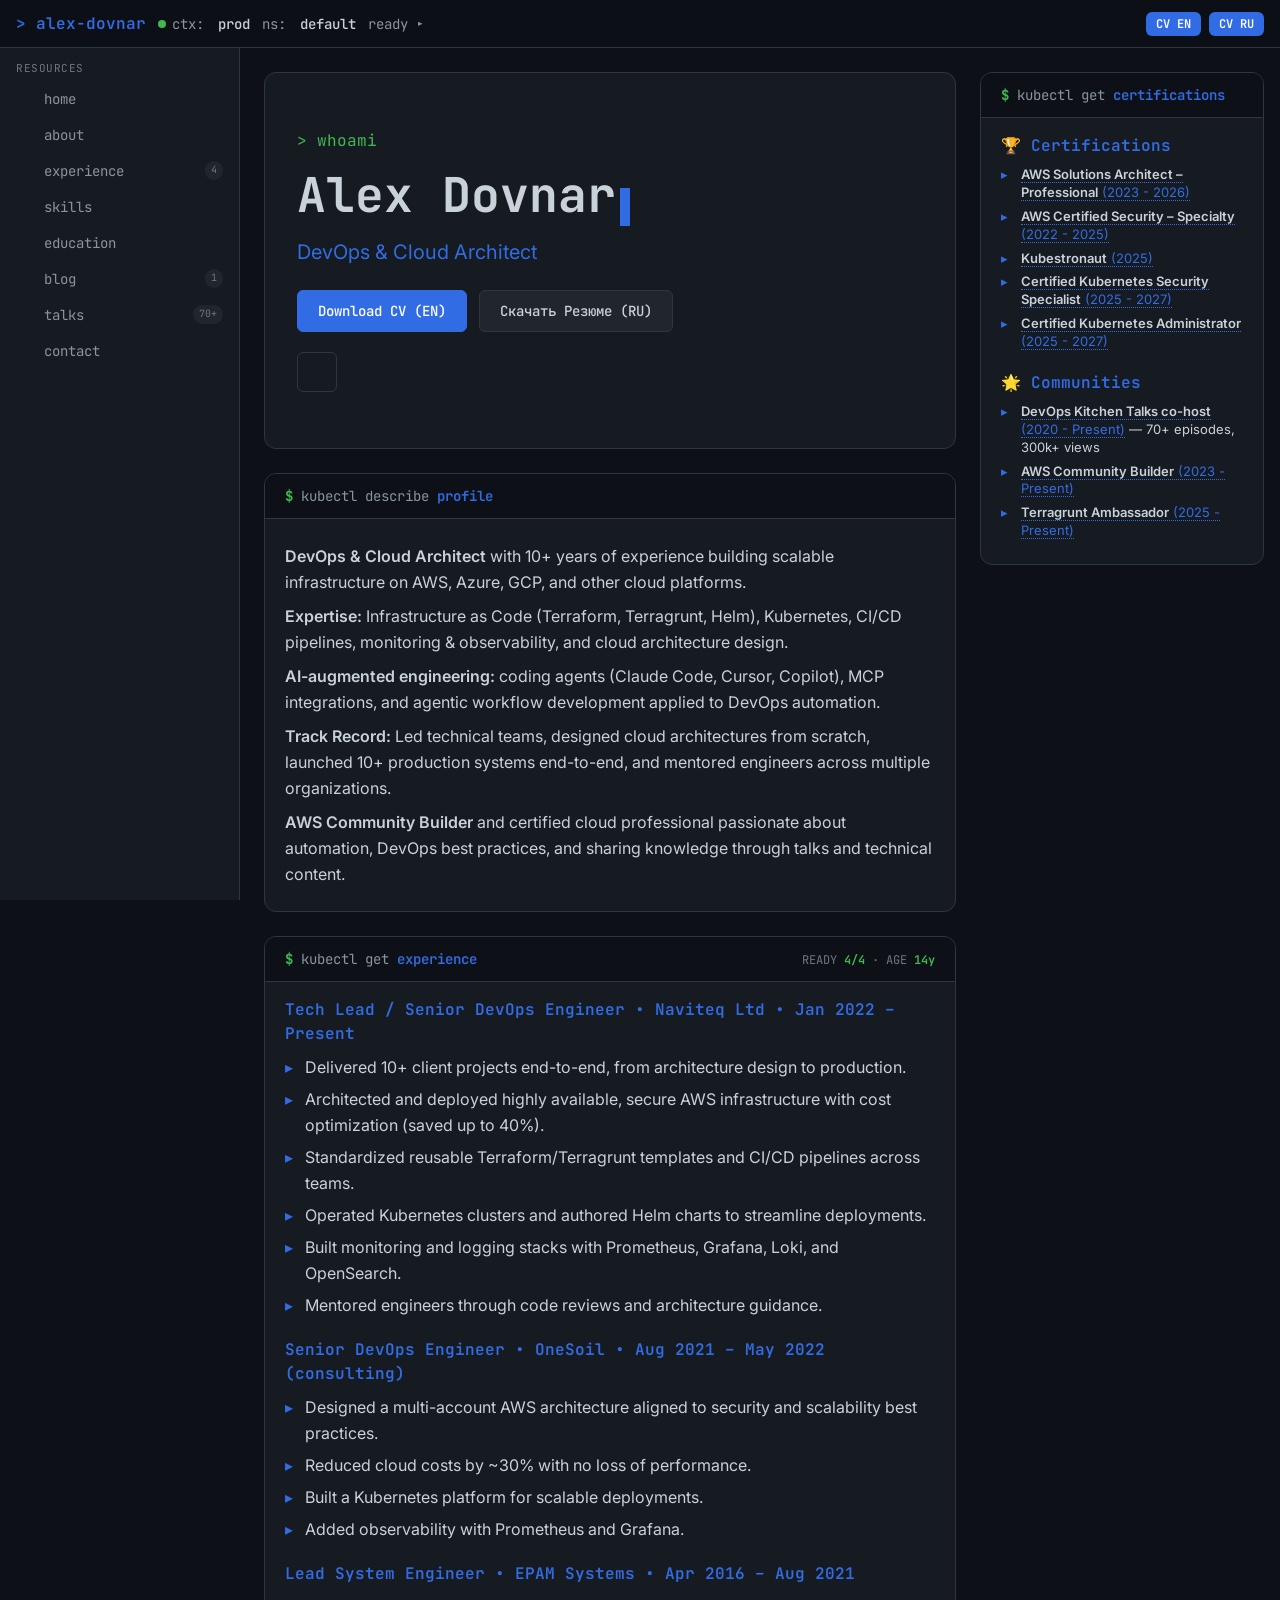
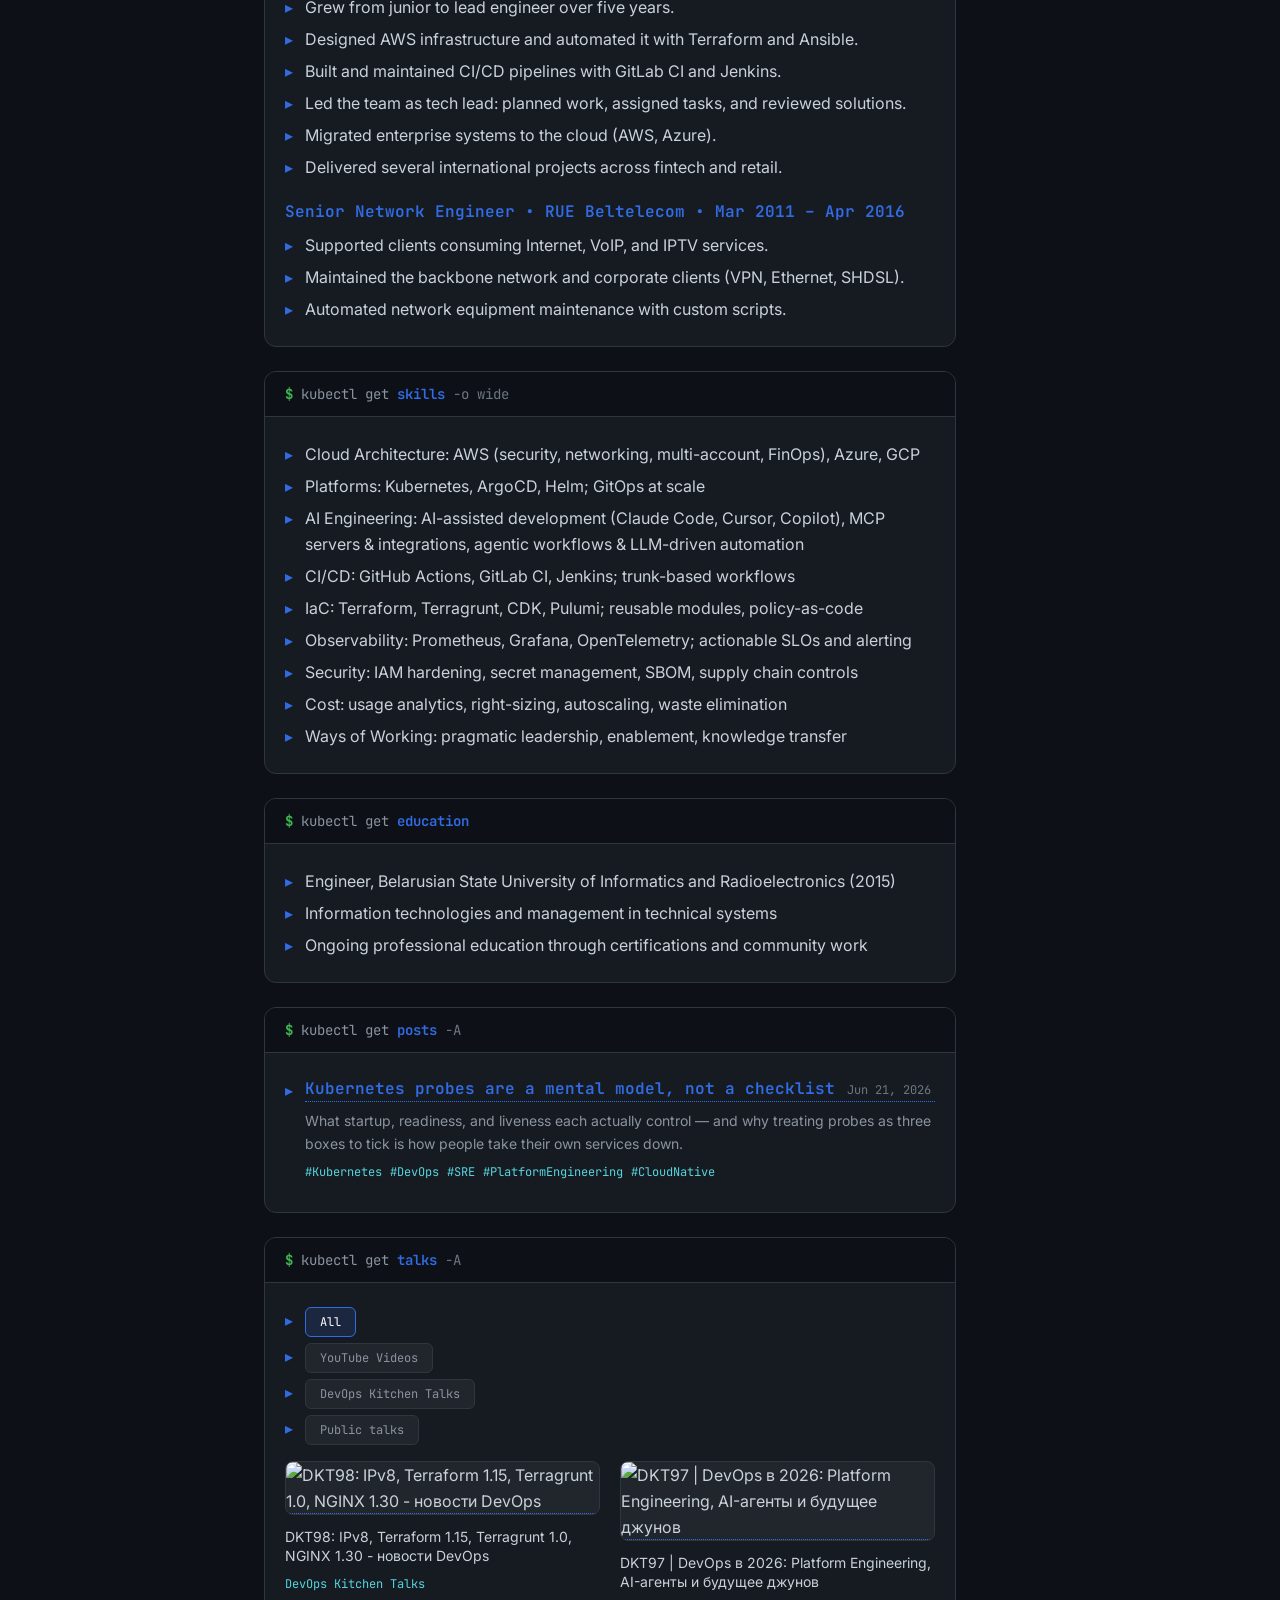
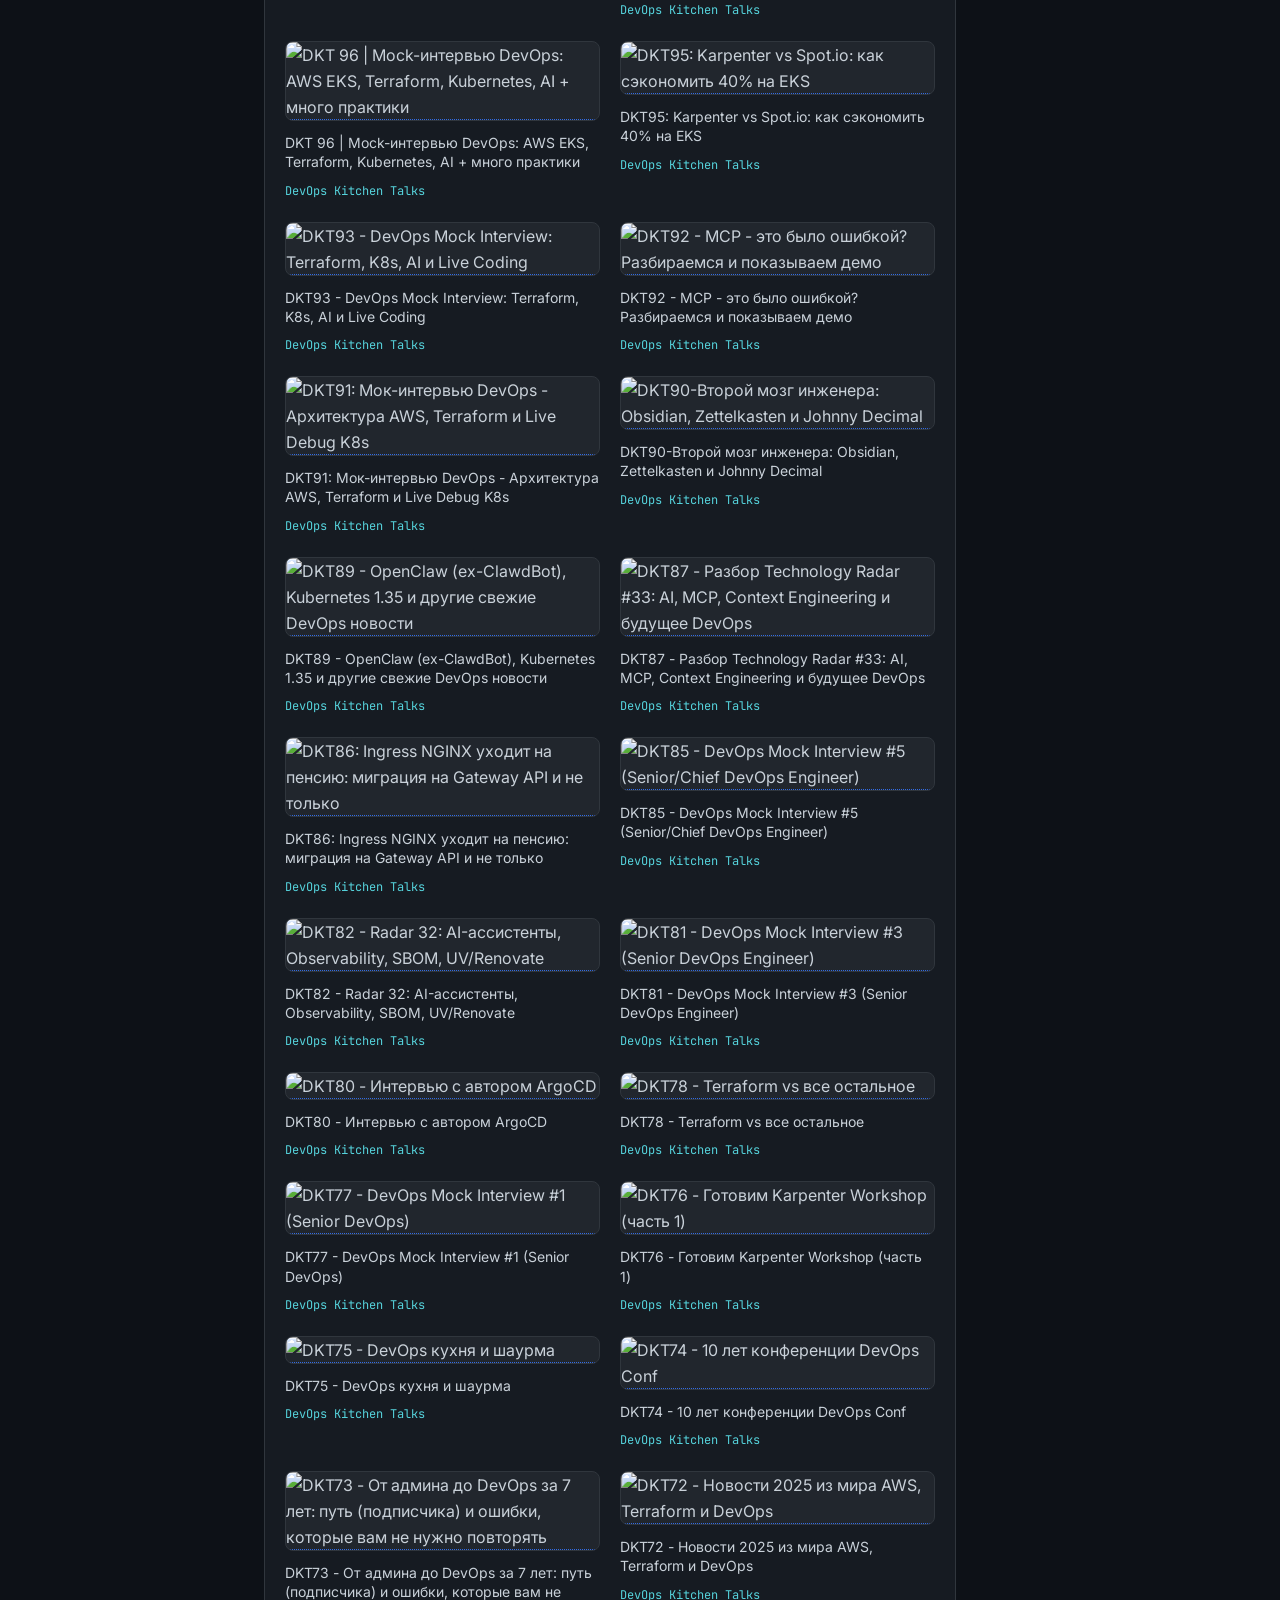
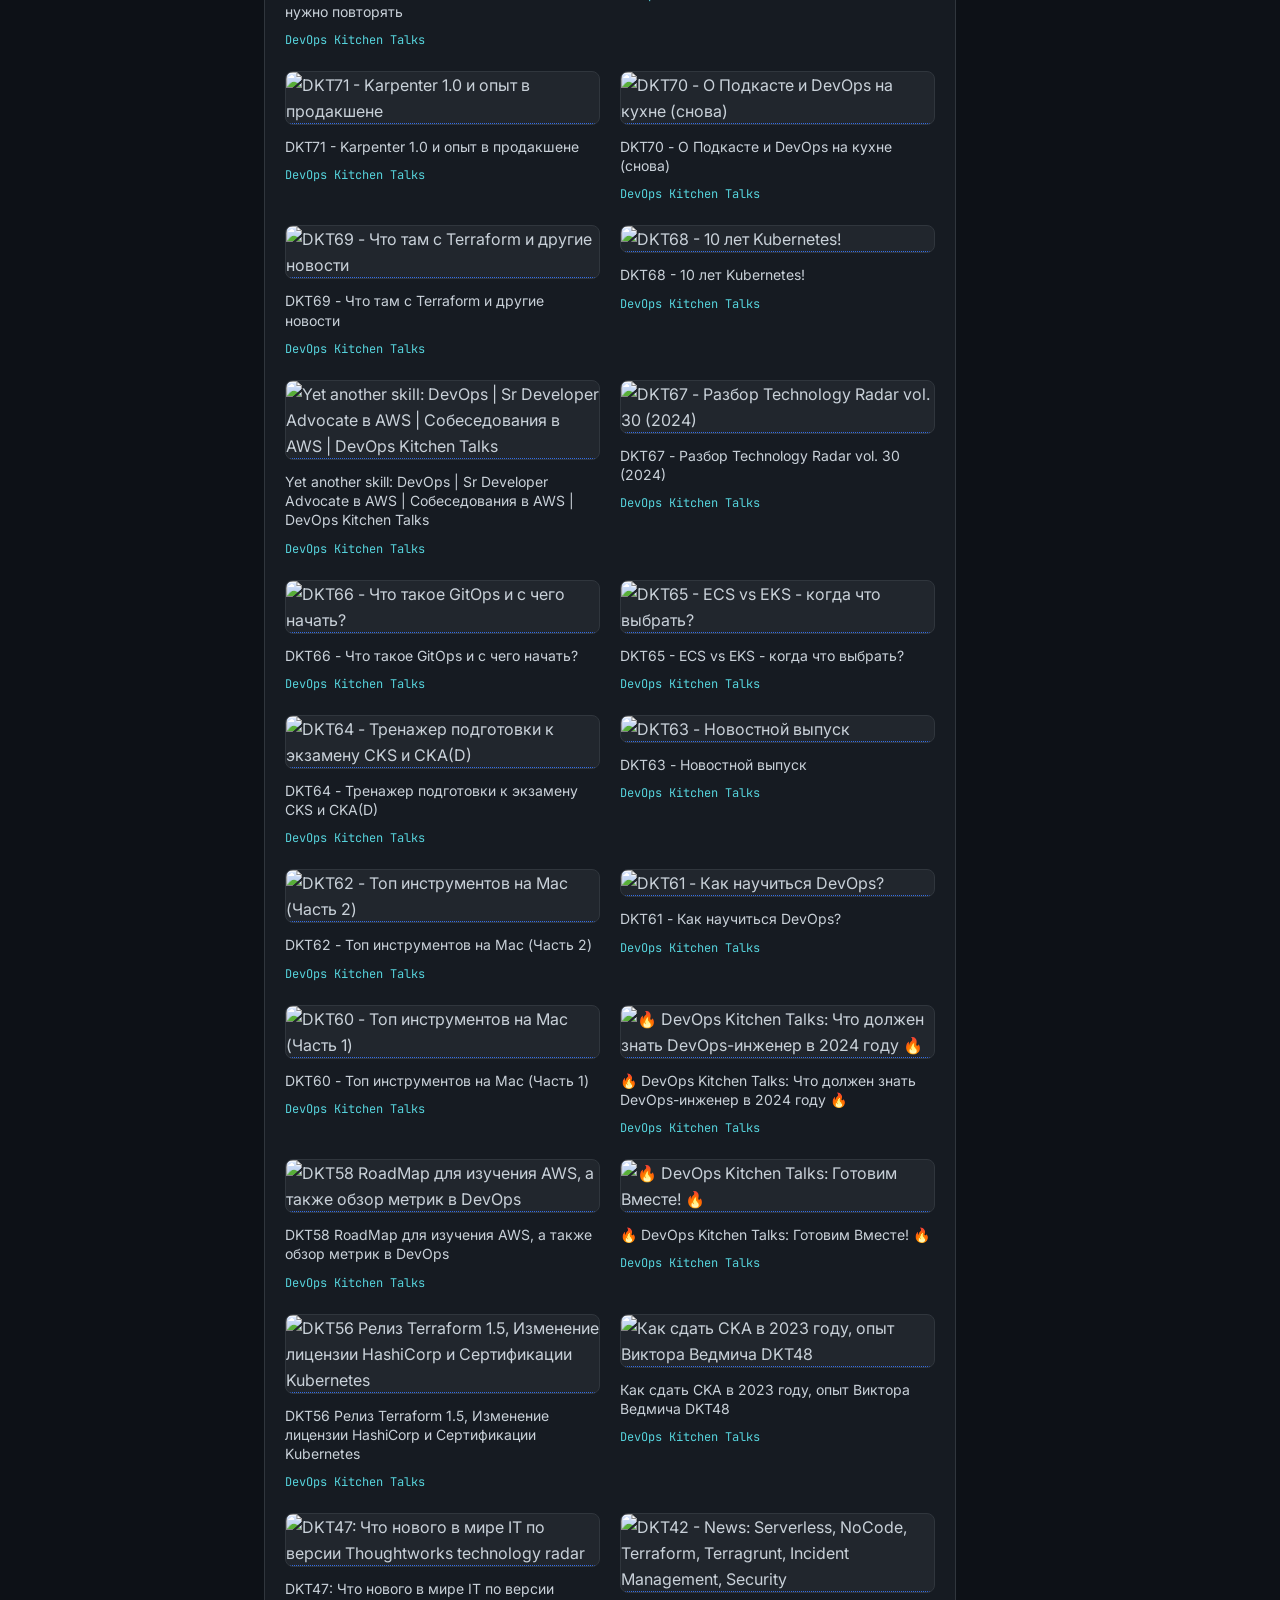
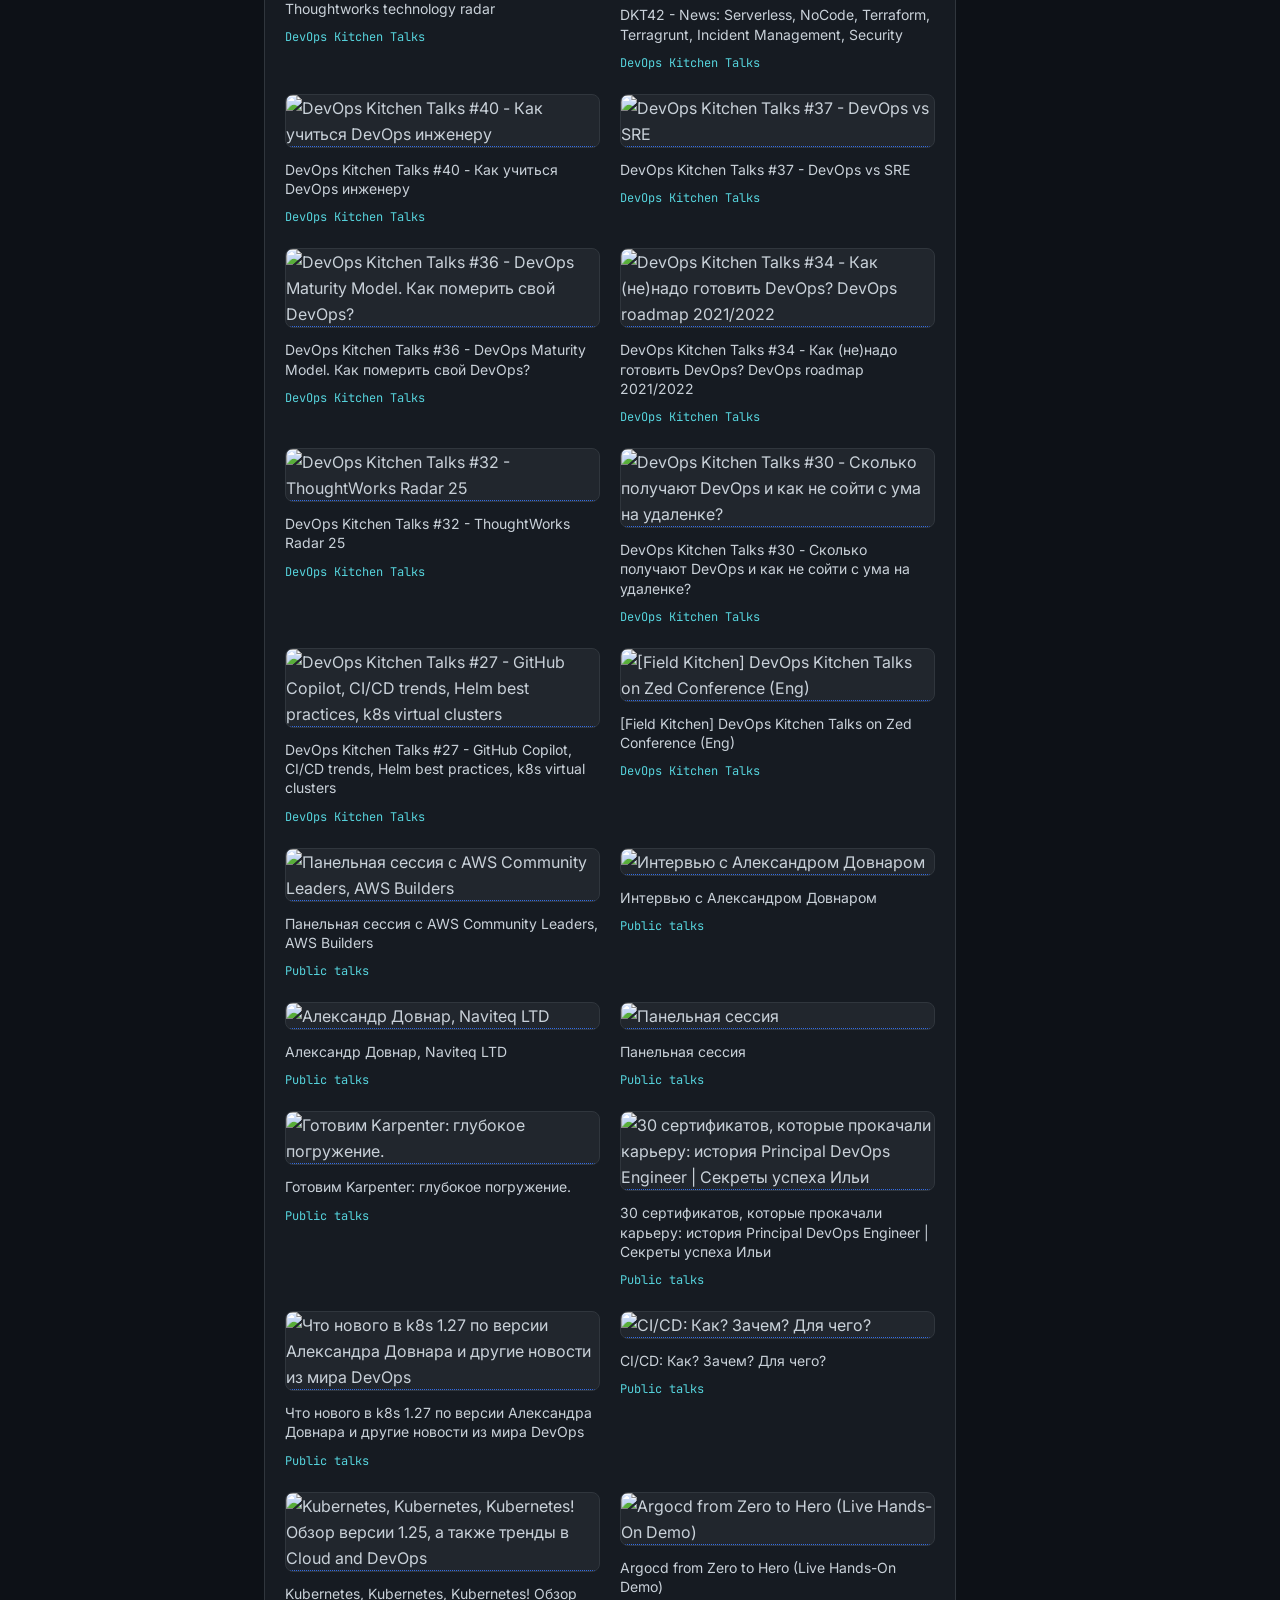
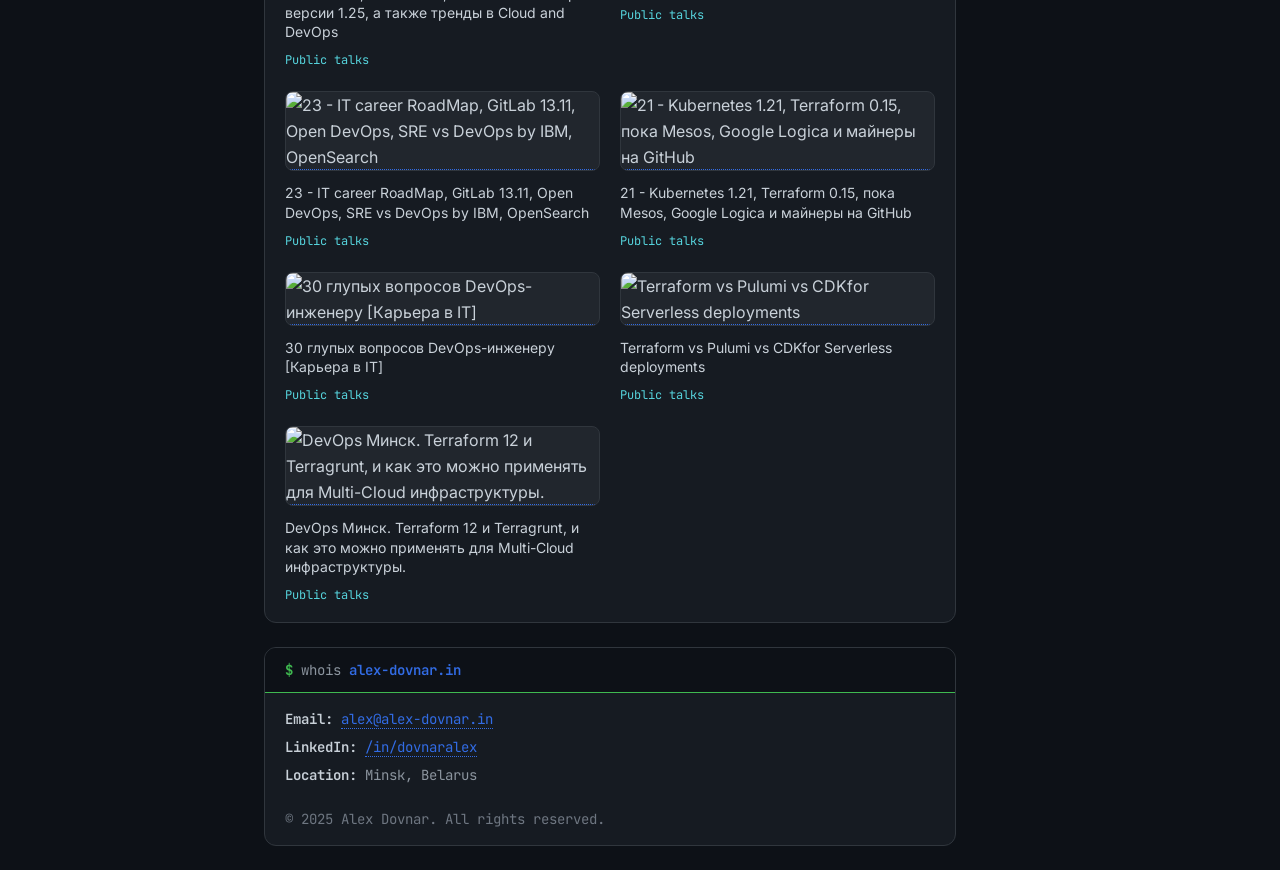
==== commit 350664b3: "fix(css): added style for blog posts" ====
--- a/index.html
+++ b/index.html
@@ -50,7 +50,7 @@
         <a href="#experience" class="nav-item"><i class="fas fa-briefcase"></i>experience<span class="nav-count">4</span></a>
         <a href="#skills" class="nav-item"><i class="fas fa-layer-group"></i>skills</a>
         <a href="#education" class="nav-item"><i class="fas fa-graduation-cap"></i>education</a>
-        <a href="#blog" class="nav-item"><i class="fas fa-rss"></i>blog<span class="nav-count">0</span></a>
+        <a href="#blog" class="nav-item"><i class="fas fa-rss"></i>blog<span class="nav-count">1</span></a>
         <a href="#videos" class="nav-item"><i class="fas fa-video"></i>talks<span class="nav-count">70+</span></a>
         <a href="#contact" class="nav-item"><i class="fas fa-envelope"></i>contact</a>
       </nav>
@@ -192,8 +192,20 @@
           <span class="prompt-cursor">$</span><span class="prompt-cmd">kubectl get</span><span class="prompt-res">posts</span><span class="prompt-flag">-A</span>
         </div>
         <div class="panel-body">
-          <p class="empty-state">No resources found in default namespace.</p>
-          <p class="mt-2 text-sm text-dim">Articles on DevOps, Cloud Architecture &amp; best practices — coming soon.</p>
+
+          <ul class="post-list">
+
+            <li class="post-item">
+              <a href="/blog/kubernetes-probes-mental-model/" class="post-link">
+                <span class="post-title">Kubernetes probes are a mental model, not a checklist</span>
+                <span class="post-date">Jun 21, 2026</span>
+              </a>
+              <p class="post-excerpt">What startup, readiness, and liveness each actually control — and why treating probes as three boxes to tick is how people take their own services down.</p>
+              <p class="post-tags"><span class="post-tag">#Kubernetes</span> <span class="post-tag">#DevOps</span> <span class="post-tag">#SRE</span> <span class="post-tag">#PlatformEngineering</span> <span class="post-tag">#CloudNative</span> </p>
+            </li>
+
+          </ul>
+
         </div>
       </section>
 
